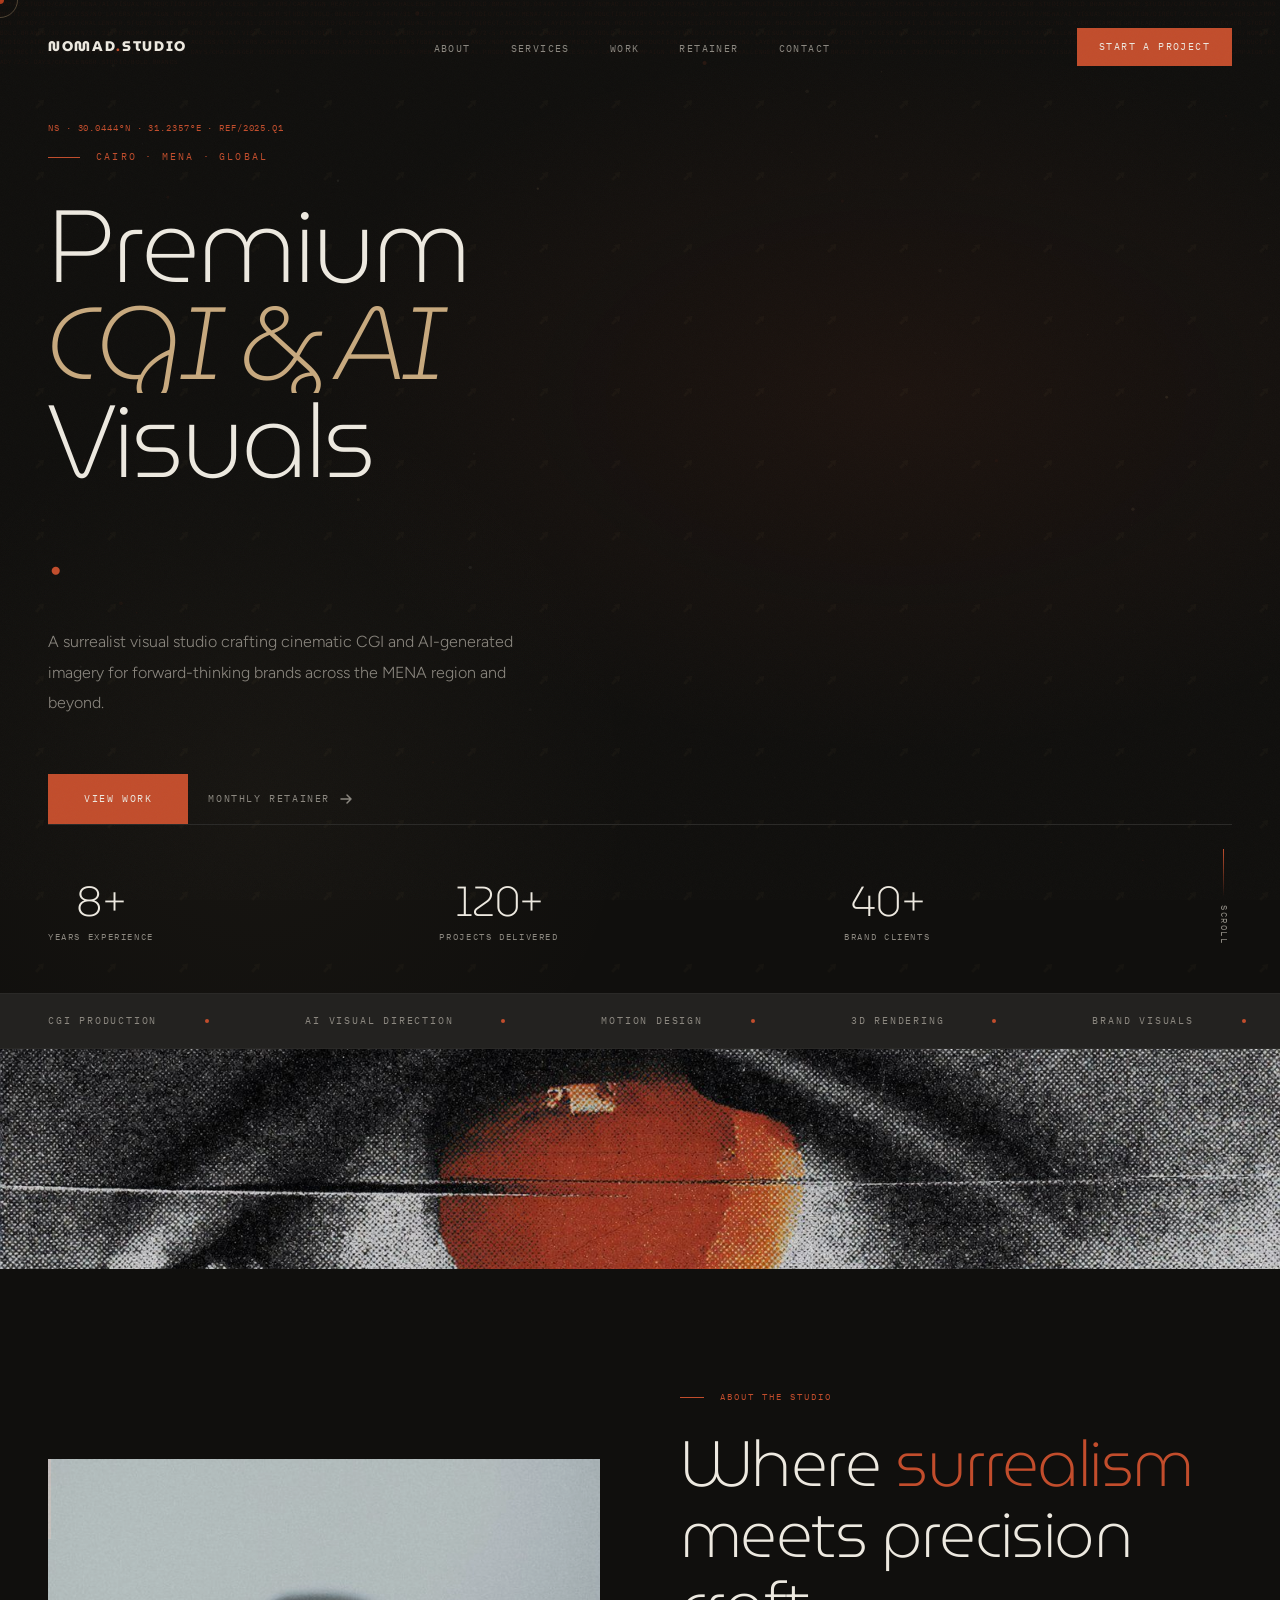
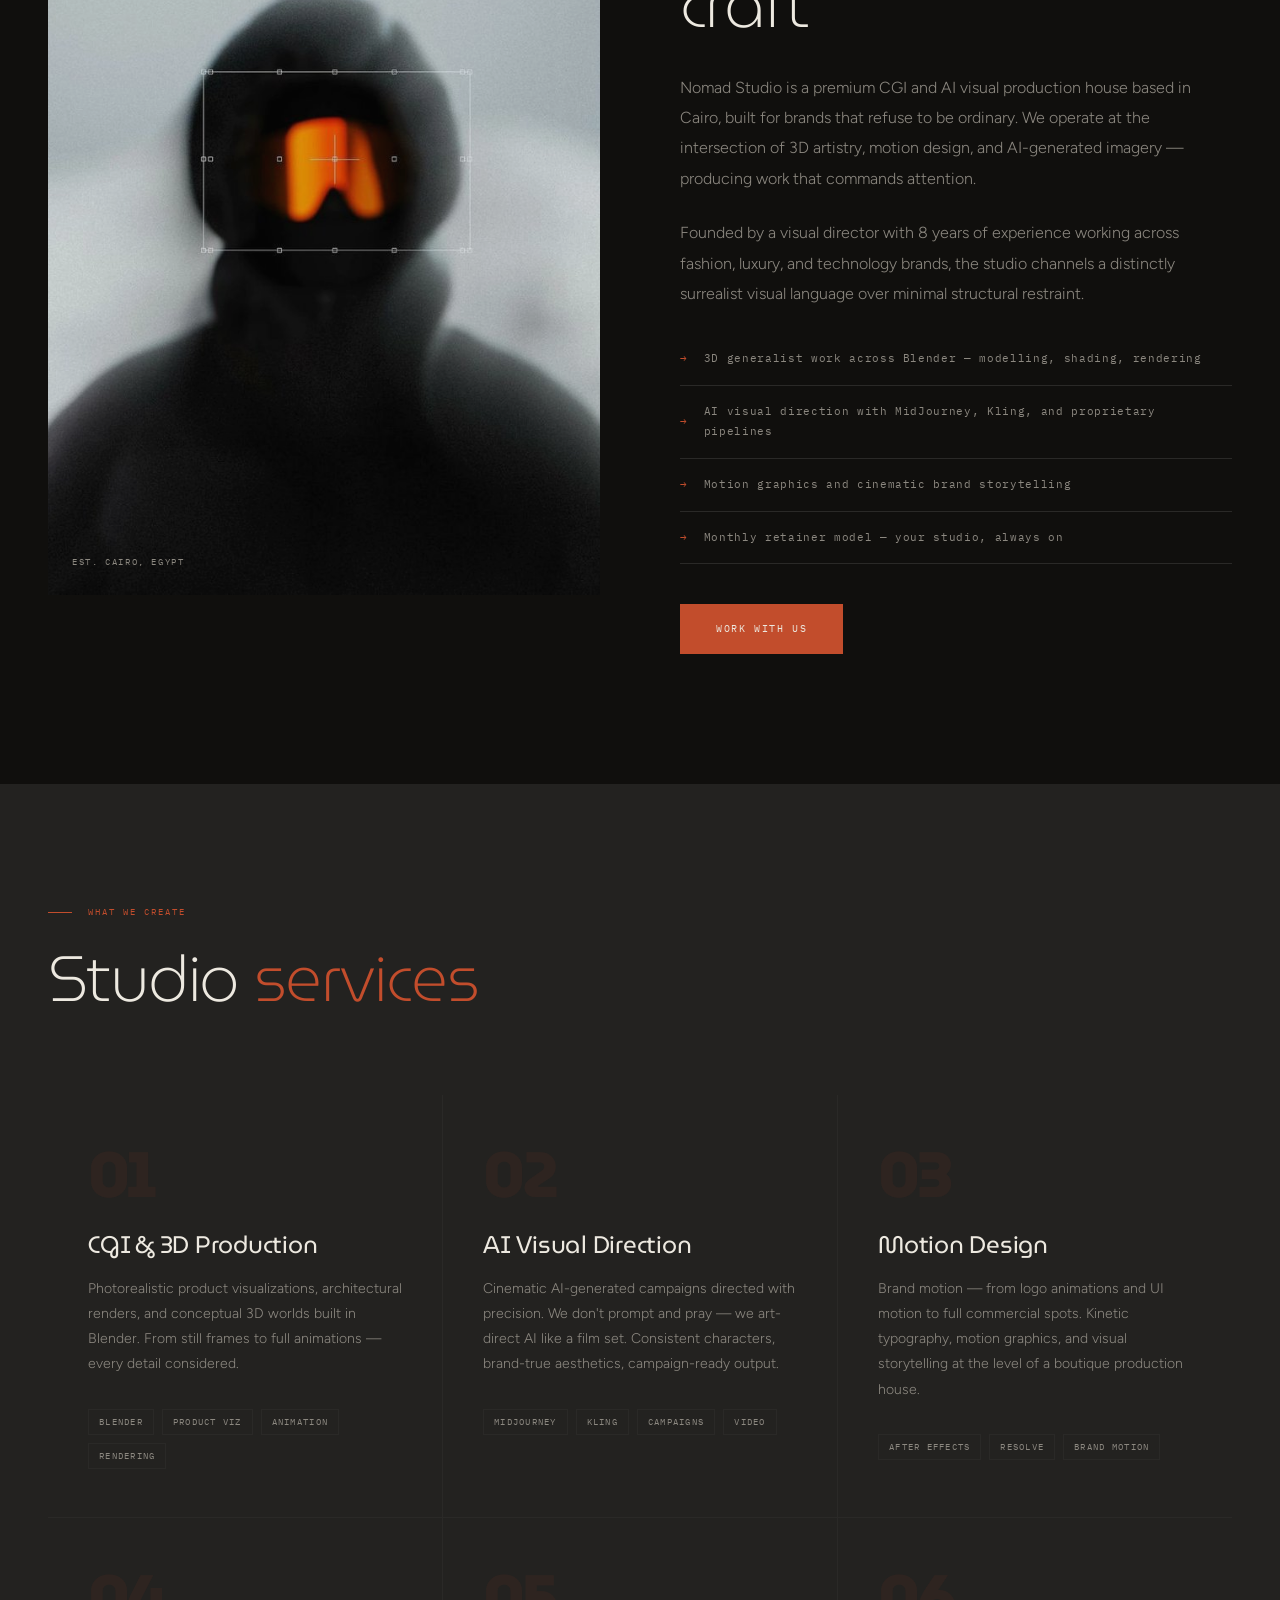
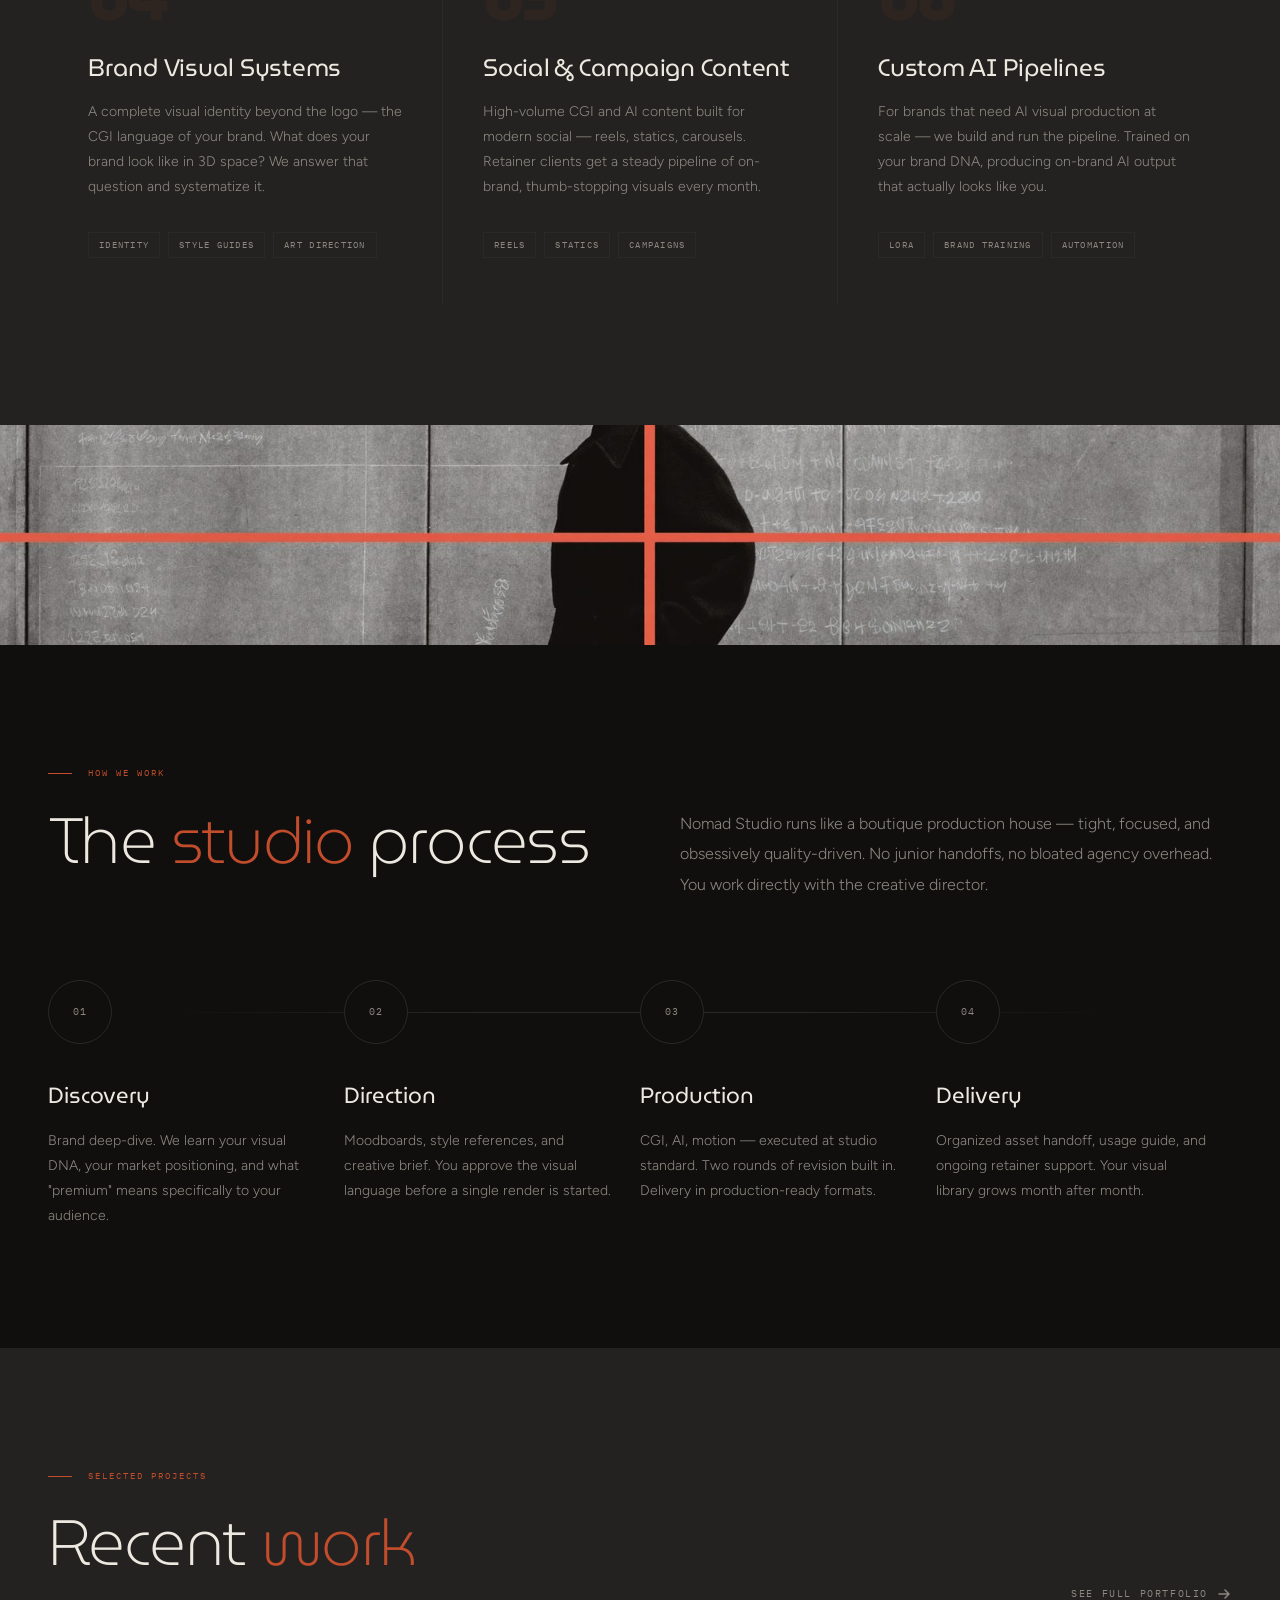
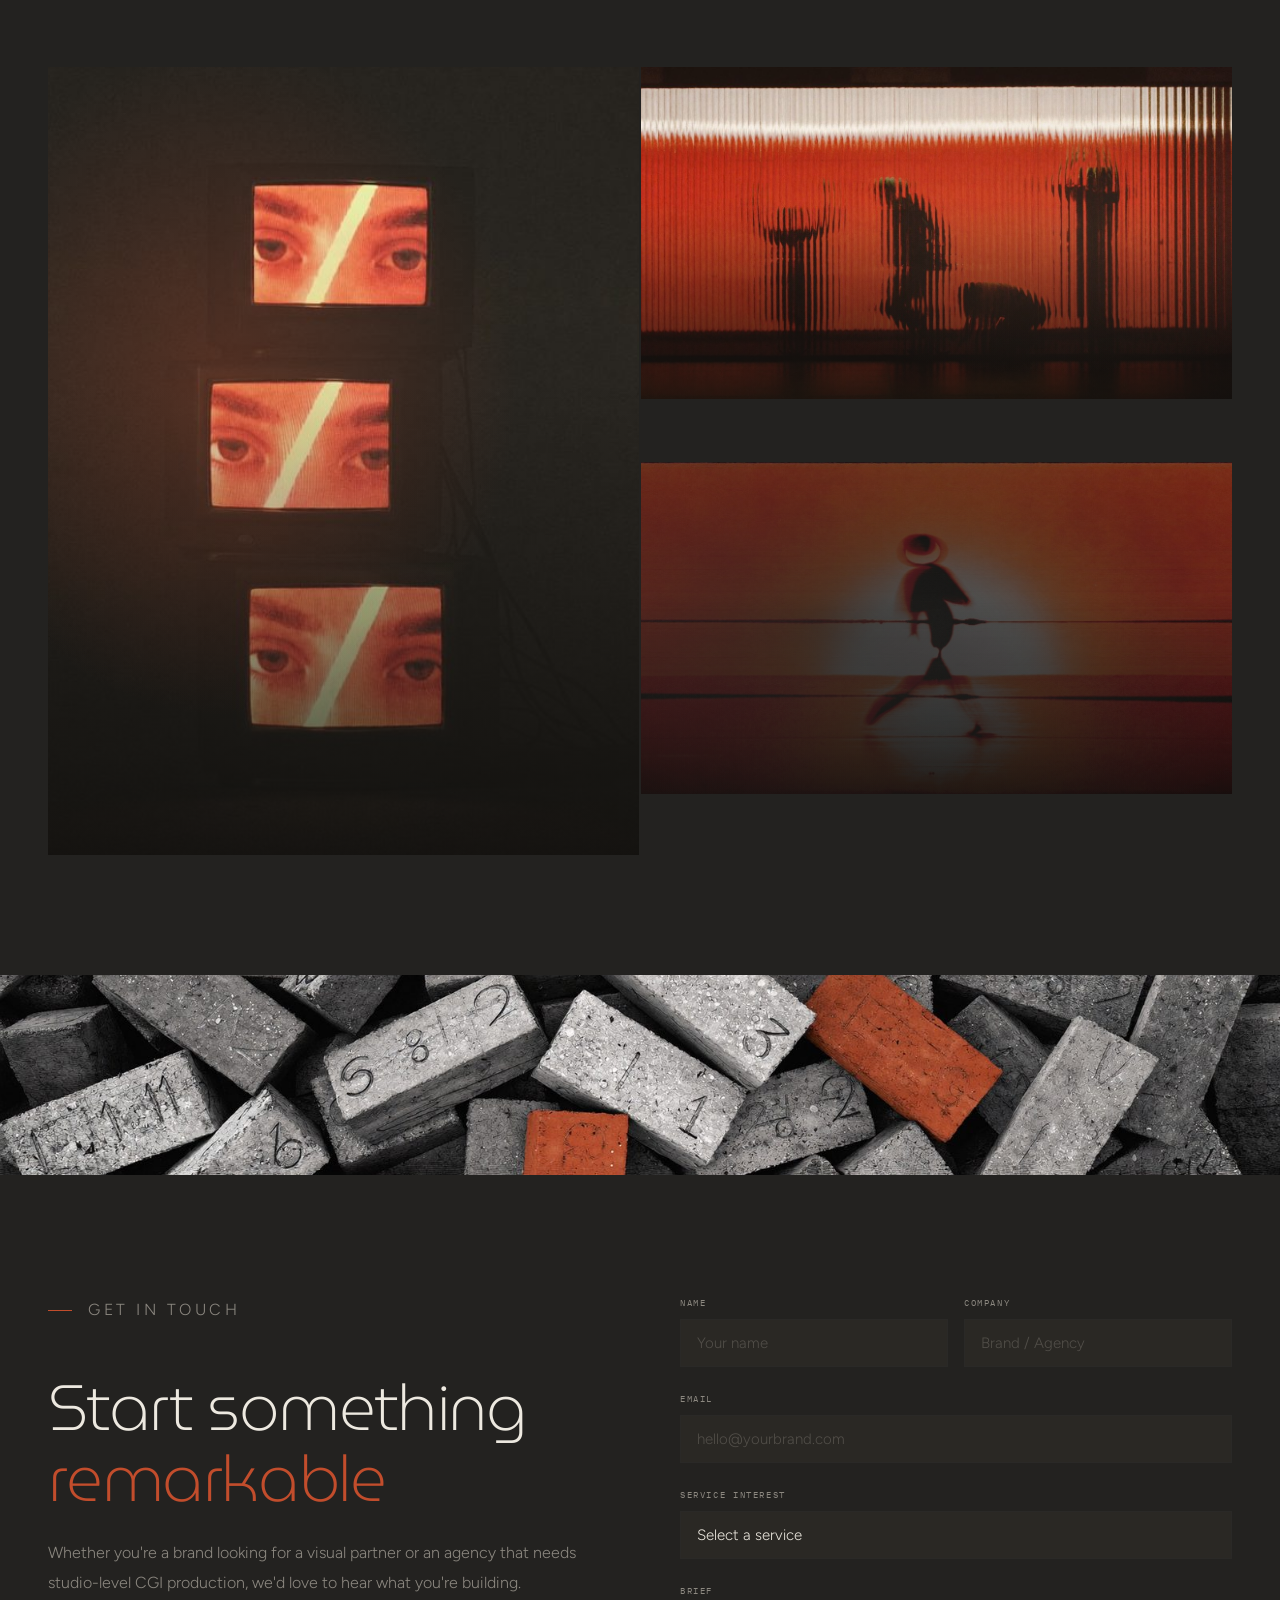
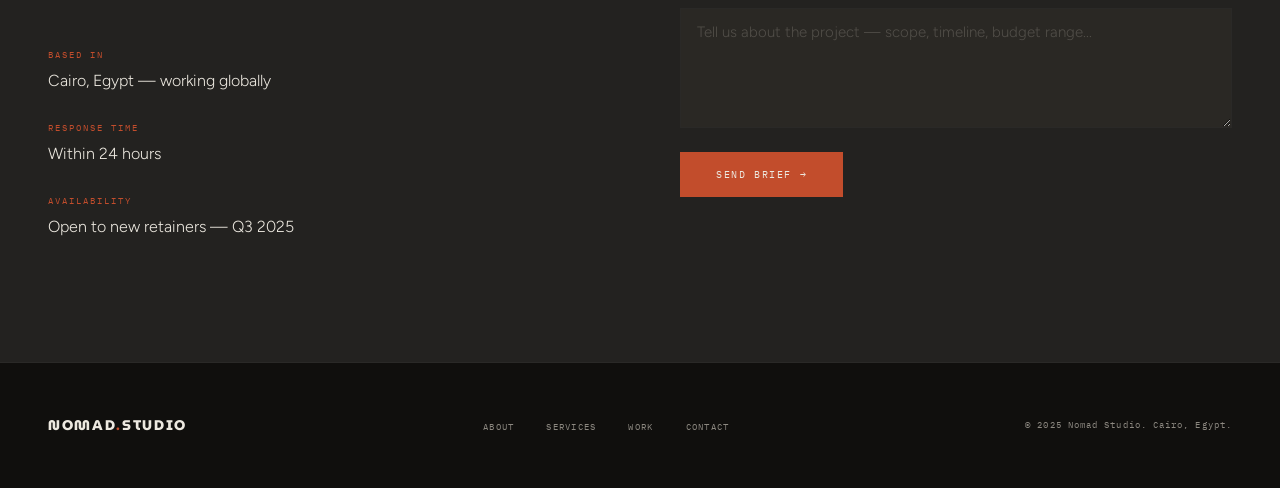
==== index.html @ d50505e5 "Update index.html" ====
<!DOCTYPE html>
<html lang="en">
<head>
<meta charset="UTF-8">
<meta name="viewport" content="width=device-width, initial-scale=1.0">
<title>Nomad Studio — Premium CGI & AI Visual Production</title>
<link rel="preconnect" href="https://fonts.googleapis.com">
<link rel="preconnect" href="https://fonts.gstatic.com" crossorigin>
<link href="https://fonts.googleapis.com/css2?family=MuseoModerno:ital,wght@0,200;0,300;0,400;0,600;0,800;1,200&family=Figtree:wght@300;400;500&family=IBM+Plex+Mono:wght@300;400&display=swap" rel="stylesheet">

<style>
  :root {
    /* ── BRAND COLOURS ── */
    --ink:        #100F0D;
    --ink-mid:    #232220;
    --terra:      #C24D2C;
    --ember:      #B85C38;
    --ash:        #8C8880;
    --clay:       #C8A97E;
    --cream:      #EDE9E0;
    --sand:       #F3EFE8;
    --border-dk:  #2a2927;
    --border-lt:  #D4D0C8;

    /* ── BRAND FONTS ── */
    --font-display: 'MuseoModerno', sans-serif;
    --font-body:    'Figtree', sans-serif;
    --font-mono:    'IBM Plex Mono', monospace;
  }

  *, *::before, *::after { box-sizing: border-box; margin: 0; padding: 0; }

  html { scroll-behavior: smooth; }

  body {
    font-family: var(--font-body);
    background: var(--ink);
    color: var(--cream);
    overflow-x: hidden;
    font-size: 16px;
    line-height: 1.8;
  }

  /* ── CURSOR ── */
  .cursor {
    width: 8px; height: 8px;
    background: var(--terra);
    border-radius: 50%;
    position: fixed; top: 0; left: 0;
    pointer-events: none; z-index: 9999;
    transform: translate(-50%, -50%);
    transition: transform 0.1s ease, width 0.3s ease, height 0.3s ease;
    mix-blend-mode: difference;
  }
  .cursor-ring {
    width: 36px; height: 36px;
    border: 1px solid rgba(200,169,126,0.35);
    border-radius: 50%;
    position: fixed; top: 0; left: 0;
    pointer-events: none; z-index: 9998;
    transform: translate(-50%, -50%);
    transition: transform 0.18s ease, width 0.3s ease, height 0.3s ease, opacity 0.3s ease;
  }

  /* ── NAV ── */
  nav {
    position: fixed; top: 0; left: 0; right: 0;
    z-index: 100;
    padding: 28px 48px;
    display: flex; align-items: center; justify-content: space-between;
    mix-blend-mode: normal;
    transition: padding 0.4s ease;
  }
  nav.scrolled { padding: 18px 48px; background: rgba(16,15,13,0.88); backdrop-filter: blur(14px); }

  .nav-logo {
    font-family: var(--font-display);
    font-weight: 800;
    font-size: 14px;
    letter-spacing: 0.12em;
    text-transform: uppercase;
    color: var(--cream);
    text-decoration: none;
    transition: color 0.3s;
  }
  .nav-logo span { color: var(--terra); }
  .nav-logo:hover { color: var(--terra); }

  .nav-links {
    display: flex; gap: 40px; list-style: none;
  }
  .nav-links a {
    font-family: var(--font-mono);
    font-size: 10px; letter-spacing: 0.14em;
    text-transform: uppercase; color: var(--ash);
    text-decoration: none;
    transition: color 0.3s ease;
    position: relative;
  }
  .nav-links a::after {
    content: '';
    position: absolute; bottom: -2px; left: 0; right: 0;
    height: 1px; background: var(--terra);
    transform: scaleX(0); transform-origin: left;
    transition: transform 0.3s ease;
  }
  .nav-links a:hover { color: var(--cream); }
  .nav-links a:hover::after { transform: scaleX(1); }

  .nav-cta {
    font-family: var(--font-mono);
    font-size: 10px; letter-spacing: 0.14em;
    text-transform: uppercase;
    background: var(--terra); color: var(--cream);
    border: none; padding: 10px 22px;
    cursor: pointer; text-decoration: none;
    transition: background 0.3s ease, transform 0.2s ease;
    display: inline-block;
  }
  .nav-cta:hover { background: var(--ember); transform: translateY(-1px); }

  /* ── HERO ── */
  #hero {
    min-height: 100vh;
    display: grid;
    grid-template-rows: 1fr auto;
    padding: 0 48px;
    position: relative;
    overflow: hidden;
  }

  .hero-bg {
    position: absolute; inset: 0;
    background:
      radial-gradient(ellipse 80% 60% at 70% 40%, rgba(194,77,44,0.07) 0%, transparent 60%),
      radial-gradient(ellipse 60% 80% at 20% 80%, rgba(200,169,126,0.04) 0%, transparent 50%);
  }

  /* ── MICRO-TEXT BACKGROUND ── */
  .hero-microtext {
    position: absolute; inset: 0;
    z-index: 0;
    overflow: hidden;
    pointer-events: none;
  }
  .hero-microtext-inner {
    font-family: var(--font-mono);
    font-size: 6px;
    font-weight: 300;
    letter-spacing: 0.04em;
    line-height: 1.6;
    color: var(--terra);
    opacity: 0.09;
    word-break: break-all;
    white-space: normal;
    padding: 0;
    width: 100%;
    height: 100%;
    overflow: hidden;
  }

  .hero-grid {
    position: absolute; inset: 0;
    z-index: 1;
  }

  #arrowCanvas {
    position: absolute; inset: 0;
    width: 100%; height: 100%;
    display: block;
  }

  .hero-content {
    display: flex;
    flex-direction: column;
    justify-content: center;
    padding-top: 120px;
    position: relative;
    z-index: 2;
    max-width: 900px;
  }

  .hero-eyebrow {
    font-family: var(--font-mono);
    font-size: 10px; letter-spacing: 0.22em;
    text-transform: uppercase; color: var(--terra);
    margin-bottom: 32px;
    display: flex; align-items: center; gap: 16px;
    opacity: 0; animation: fadeUp 0.8s ease 0.2s forwards;
  }
  .hero-eyebrow::before {
    content: ''; width: 32px; height: 1px; background: var(--terra);
  }

  /* Hero coordinates annotation */
  .hero-coord {
    font-family: var(--font-mono);
    font-size: 9px;
    color: var(--terra);
    opacity: 0.55;
    letter-spacing: 0.1em;
    margin-bottom: 12px;
    opacity: 0; animation: fadeUp 0.8s ease 0.1s forwards;
  }

  .hero-headline {
    font-family: var(--font-display);
    font-size: clamp(56px, 8vw, 110px);
    font-weight: 200;
    line-height: 0.95;
    letter-spacing: -0.03em;
    color: var(--cream);
    margin-bottom: 40px;
  }
  .hero-headline em {
    font-style: italic;
    color: var(--clay);
  }
  .hero-headline .accent { color: var(--terra); }

  .hero-headline .line { overflow: hidden; }
  .hero-headline .line span {
    display: block;
    opacity: 0;
    transform: translateY(100%);
    animation: slideUp 0.9s cubic-bezier(0.16, 1, 0.3, 1) forwards;
  }
  .hero-headline .line:nth-child(1) span { animation-delay: 0.3s; }
  .hero-headline .line:nth-child(2) span { animation-delay: 0.45s; }
  .hero-headline .line:nth-child(3) span { animation-delay: 0.6s; }

  .hero-sub {
    font-family: var(--font-body);
    font-size: 16px; font-weight: 300;
    color: var(--ash); line-height: 1.9;
    max-width: 480px;
    margin-bottom: 56px;
    opacity: 0; animation: fadeUp 0.8s ease 0.85s forwards;
  }

  .hero-actions {
    display: flex; gap: 20px; align-items: center;
    opacity: 0; animation: fadeUp 0.8s ease 1s forwards;
  }

  .btn-primary {
    font-family: var(--font-mono);
    font-size: 10px; letter-spacing: 0.16em;
    text-transform: uppercase;
    background: var(--terra); color: var(--cream);
    padding: 16px 36px; text-decoration: none;
    display: inline-block;
    transition: background 0.3s ease, transform 0.2s ease;
    position: relative; overflow: hidden;
  }
  .btn-primary::after {
    content: '';
    position: absolute; inset: 0;
    background: rgba(255,255,255,0.08);
    transform: translateX(-100%);
    transition: transform 0.4s ease;
  }
  .btn-primary:hover::after { transform: translateX(0); }
  .btn-primary:hover { transform: translateY(-2px); }

  .btn-secondary {
    font-family: var(--font-mono);
    font-size: 10px; letter-spacing: 0.16em;
    text-transform: uppercase;
    color: var(--ash); text-decoration: none;
    display: flex; align-items: center; gap: 8px;
    transition: color 0.3s ease;
  }
  .btn-secondary svg { transition: transform 0.3s ease; }
  .btn-secondary:hover { color: var(--cream); }
  .btn-secondary:hover svg { transform: translateX(4px); }

  .hero-bottom {
    padding-bottom: 48px;
    display: flex; justify-content: space-between; align-items: flex-end;
    position: relative; z-index: 2;
    border-top: 1px solid var(--border-dk);
    padding-top: 24px;
    opacity: 0; animation: fadeUp 0.8s ease 1.2s forwards;
  }

  .hero-stat { text-align: center; }
  .hero-stat .num {
    font-family: var(--font-display);
    font-size: 42px; font-weight: 200;
    color: var(--cream); line-height: 1;
    letter-spacing: -0.03em;
  }
  .hero-stat .label {
    font-family: var(--font-mono);
    font-size: 9px; letter-spacing: 0.18em;
    text-transform: uppercase; color: var(--ash);
    margin-top: 6px;
  }

  .hero-scroll {
    display: flex; flex-direction: column; align-items: center; gap: 8px;
  }
  .hero-scroll span {
    font-family: var(--font-mono);
    font-size: 9px; letter-spacing: 0.18em;
    text-transform: uppercase; color: var(--ash);
    writing-mode: vertical-rl;
  }
  .scroll-line {
    width: 1px; height: 48px;
    background: linear-gradient(to bottom, var(--terra), transparent);
    animation: scrollPulse 2s ease infinite;
  }

  /* ── MARQUEE ── */
  .marquee-section {
    border-top: 1px solid var(--border-dk);
    border-bottom: 1px solid var(--border-dk);
    padding: 18px 0;
    overflow: hidden;
    background: var(--ink-mid);
  }
  .marquee-track {
    display: flex; gap: 0;
    animation: marquee 28s linear infinite;
    width: max-content;
  }
  .marquee-item {
    display: flex; align-items: center; gap: 48px;
    padding: 0 48px;
    font-family: var(--font-mono);
    font-size: 10px; letter-spacing: 0.18em;
    text-transform: uppercase; color: var(--ash);
    white-space: nowrap;
  }
  .marquee-item .dot {
    width: 4px; height: 4px;
    background: var(--terra); border-radius: 50%;
  }

  /* ── SECTIONS ── */
  section { padding: 120px 48px; }

  .section-label {
    font-family: var(--font-mono);
    font-size: 9px; letter-spacing: 0.22em;
    text-transform: uppercase; color: var(--terra);
    margin-bottom: 24px;
    display: flex; align-items: center; gap: 16px;
  }
  .section-label::before {
    content: ''; width: 24px; height: 1px; background: var(--terra);
  }

  .section-title {
    font-family: var(--font-display);
    font-size: clamp(38px, 5vw, 64px);
    font-weight: 200; line-height: 1.1;
    letter-spacing: -0.025em;
    color: var(--cream);
    margin-bottom: 24px;
  }
  .section-title em { font-style: normal; color: var(--terra); }

  /* ── ABOUT ── */
  #about {
    display: grid;
    grid-template-columns: 1fr 1fr;
    gap: 80px; align-items: center;
  }

  .about-visual {
    position: relative;
    aspect-ratio: 3/4;
    background: var(--ink-mid);
    overflow: hidden;
  }

  .about-visual-inner {
    position: absolute; inset: 0;
    background:
      linear-gradient(135deg, rgba(194,77,44,0.12) 0%, transparent 50%),
      radial-gradient(ellipse at 30% 70%, rgba(200,169,126,0.08) 0%, transparent 60%);
    display: flex; align-items: center; justify-content: center;
  }

  .about-visual-text {
    font-family: var(--font-display);
    font-size: 140px; font-weight: 800;
    color: rgba(194,77,44,0.06);
    letter-spacing: -0.05em;
    line-height: 1;
    text-align: center;
    user-select: none;
  }

  .about-visual-label {
    position: absolute; bottom: 24px; left: 24px;
    font-family: var(--font-mono);
    font-size: 9px; letter-spacing: 0.18em;
    text-transform: uppercase; color: var(--ash);
  }

  .about-visual-accent {
    position: absolute; top: 0; left: 0;
    width: 3px; height: 80px;
    background: var(--terra);
  }

  .about-text .section-title { margin-bottom: 32px; }

  .about-body {
    font-family: var(--font-body);
    font-size: 16px; font-weight: 300;
    color: var(--ash); line-height: 1.9;
    margin-bottom: 24px;
  }

  .about-list {
    list-style: none;
    margin: 40px 0;
    display: flex; flex-direction: column; gap: 16px;
  }
  .about-list li {
    display: flex; align-items: center; gap: 16px;
    font-family: var(--font-mono);
    font-size: 11px; letter-spacing: 0.06em;
    color: var(--ash);
    padding-bottom: 16px;
    border-bottom: 1px solid var(--border-dk);
  }
  .about-list li::before {
    content: '→';
    color: var(--terra); flex-shrink: 0;
  }

  /* ── SERVICES ── */
  #services {
    background: var(--ink-mid);
  }

  .services-grid {
    display: grid;
    grid-template-columns: repeat(3, 1fr);
    gap: 1px;
    margin-top: 80px;
    background: var(--border-dk);
  }

  .service-card {
    background: var(--ink-mid);
    padding: 48px 40px;
    position: relative;
    overflow: hidden;
    transition: background 0.4s ease;
    cursor: default;
  }
  .service-card::before {
    content: '';
    position: absolute; top: 0; left: 0;
    width: 3px; height: 0;
    background: var(--terra);
    transition: height 0.4s ease;
  }
  .service-card:hover { background: #1c1b19; }
  .service-card:hover::before { height: 100%; }

  .service-num {
    font-family: var(--font-display);
    font-size: 64px; font-weight: 800;
    color: rgba(194,77,44,0.07);
    line-height: 1;
    margin-bottom: 24px;
    transition: color 0.4s ease;
    letter-spacing: -0.04em;
  }
  .service-card:hover .service-num { color: rgba(194,77,44,0.18); }

  .service-name {
    font-family: var(--font-display);
    font-size: 24px; font-weight: 400;
    color: var(--cream);
    margin-bottom: 16px;
    line-height: 1.2;
    letter-spacing: -0.01em;
  }

  .service-desc {
    font-family: var(--font-body);
    font-size: 14px; font-weight: 300;
    color: var(--ash); line-height: 1.8;
    margin-bottom: 32px;
  }

  .service-tags {
    display: flex; flex-wrap: wrap; gap: 8px;
  }
  .service-tag {
    font-family: var(--font-mono);
    font-size: 9px; letter-spacing: 0.14em;
    text-transform: uppercase;
    color: var(--ash);
    border: 1px solid var(--border-dk);
    padding: 4px 10px;
    transition: border-color 0.25s, color 0.25s;
  }

  /* ── PROCESS ── */
  #process {
    background: var(--ink);
  }

  .process-header {
    display: grid;
    grid-template-columns: 1fr 1fr;
    gap: 80px; align-items: end;
    margin-bottom: 80px;
  }

  .process-intro {
    font-family: var(--font-body);
    font-size: 16px; font-weight: 300;
    color: var(--ash); line-height: 1.9;
  }

  .process-steps {
    display: grid;
    grid-template-columns: repeat(4, 1fr);
    gap: 0;
    position: relative;
  }
  .process-steps::after {
    content: '';
    position: absolute; top: 32px; left: 10%; right: 10%;
    height: 1px;
    background: linear-gradient(to right, transparent, var(--border-dk), var(--border-dk), transparent);
  }

  .process-step {
    padding: 0 24px 0 0;
    position: relative; z-index: 2;
  }

  .step-dot {
    width: 64px; height: 64px;
    border: 1px solid var(--border-dk);
    border-radius: 50%;
    display: flex; align-items: center; justify-content: center;
    margin-bottom: 32px;
    background: var(--ink);
    transition: border-color 0.3s ease, background 0.3s ease;
  }
  .process-step:hover .step-dot {
    border-color: var(--terra);
    background: rgba(194,77,44,0.07);
  }

  .step-dot span {
    font-family: var(--font-mono);
    font-size: 10px; letter-spacing: 0.1em;
    color: var(--ash);
  }

  .step-title {
    font-family: var(--font-display);
    font-size: 22px; font-weight: 400;
    color: var(--cream);
    margin-bottom: 12px;
  }

  .step-body {
    font-family: var(--font-body);
    font-size: 14px; font-weight: 300;
    color: var(--ash); line-height: 1.8;
  }

  /* ── WORK SHOWCASE ── */
  #work {
    background: var(--ink-mid);
  }

  .work-header {
    display: flex; justify-content: space-between; align-items: flex-end;
    margin-bottom: 64px;
  }

  .work-grid {
    display: grid;
    grid-template-columns: 1fr 1fr;
    grid-template-rows: auto auto;
    gap: 2px;
  }

  .work-item {
    position: relative;
    overflow: hidden;
    background: var(--ink);
    cursor: pointer;
  }
  .work-item:nth-child(1) { grid-row: span 2; aspect-ratio: 3/4; }
  .work-item:nth-child(2), .work-item:nth-child(3) { aspect-ratio: 16/9; }

  .work-visual {
    width: 100%; height: 100%;
    display: flex; align-items: center; justify-content: center;
    transition: transform 0.6s cubic-bezier(0.16, 1, 0.3, 1);
  }
  .work-item:hover .work-visual { transform: scale(1.04); }
  .work-item:hover .work-visual img { transform: scale(1.06); }

  .work-visual-bg {
    position: absolute; inset: 0;
    transition: opacity 0.4s ease;
  }
  .work-item:nth-child(1) .work-visual-bg {
    background:
      radial-gradient(ellipse at 30% 40%, rgba(194,77,44,0.28) 0%, transparent 50%),
      linear-gradient(180deg, rgba(16,15,13,0) 40%, rgba(16,15,13,0.85) 100%);
  }
  .work-item:nth-child(2) .work-visual-bg {
    background:
      radial-gradient(ellipse at 70% 50%, rgba(200,169,126,0.12) 0%, transparent 60%),
      linear-gradient(180deg, rgba(16,15,13,0) 40%, rgba(16,15,13,0.85) 100%);
  }
  .work-item:nth-child(3) .work-visual-bg {
    background:
      radial-gradient(ellipse at 30% 50%, rgba(35,34,32,0.8) 0%, rgba(16,15,13,0.4) 100%),
      linear-gradient(180deg, rgba(16,15,13,0) 40%, rgba(16,15,13,0.85) 100%);
  }

  .work-glyph {
    font-family: var(--font-display);
    font-size: 180px; font-weight: 800;
    color: rgba(194,77,44,0.05);
    line-height: 1;
    user-select: none;
    transition: color 0.4s ease;
    letter-spacing: -0.05em;
  }
  .work-item:hover .work-glyph { color: rgba(194,77,44,0.1); }

  .work-info {
    position: absolute; bottom: 0; left: 0; right: 0;
    padding: 32px;
    background: linear-gradient(to top, rgba(16,15,13,0.92) 0%, transparent 100%);
    transform: translateY(8px); opacity: 0;
    transition: transform 0.4s ease, opacity 0.4s ease;
  }
  .work-item:hover .work-info { transform: translateY(0); opacity: 1; }

  .work-title {
    font-family: var(--font-display);
    font-size: 22px; font-weight: 400;
    color: var(--cream); margin-bottom: 6px;
    letter-spacing: -0.01em;
  }
  .work-category {
    font-family: var(--font-mono);
    font-size: 9px; letter-spacing: 0.18em;
    text-transform: uppercase; color: var(--terra);
  }

  /* ── RETAINER OFFER ── */
  #retainer {
    background: var(--ink);
    position: relative; overflow: hidden;
  }

  .retainer-bg {
    position: absolute; inset: 0;
    background:
      radial-gradient(ellipse 70% 60% at 50% 50%, rgba(194,77,44,0.06) 0%, transparent 70%);
  }

  .retainer-inner {
    position: relative; z-index: 2;
    max-width: 900px; margin: 0 auto;
    text-align: center;
  }

  .retainer-inner .section-label {
    justify-content: center;
  }
  .retainer-inner .section-label::before { display: none; }

  .retainer-inner .section-title { margin-bottom: 24px; }

  .retainer-body {
    font-family: var(--font-body);
    font-size: 16px; font-weight: 300;
    color: var(--ash); line-height: 1.9;
    margin-bottom: 64px;
  }

  .retainer-cards {
    display: grid;
    grid-template-columns: repeat(3, 1fr);
    gap: 2px; margin-bottom: 64px;
    background: var(--border-dk);
  }

  .retainer-card {
    background: var(--ink);
    padding: 40px 32px;
    text-align: left;
    position: relative;
    transition: background 0.3s ease;
  }
  .retainer-card.featured {
    background: var(--ink-mid);
  }
  .retainer-card.featured::before {
    content: 'Most Popular';
    position: absolute; top: -1px; left: 50%; transform: translateX(-50%);
    font-family: var(--font-mono);
    font-size: 9px; letter-spacing: 0.15em;
    text-transform: uppercase;
    background: var(--terra); color: var(--cream);
    padding: 4px 16px;
    white-space: nowrap;
  }

  .retainer-tier {
    font-family: var(--font-mono);
    font-size: 9px; letter-spacing: 0.22em;
    text-transform: uppercase; color: var(--terra);
    margin-bottom: 16px;
  }

  .retainer-price {
    font-family: var(--font-display);
    font-size: 48px; font-weight: 200;
    color: var(--cream); line-height: 1;
    margin-bottom: 8px;
    letter-spacing: -0.03em;
  }
  .retainer-price sup {
    font-size: 24px; vertical-align: super;
  }
  .retainer-period {
    font-family: var(--font-mono);
    font-size: 9px; letter-spacing: 0.14em;
    color: var(--ash); margin-bottom: 32px;
  }

  .retainer-features {
    list-style: none;
    display: flex; flex-direction: column; gap: 12px;
    margin-bottom: 40px;
  }
  .retainer-features li {
    font-family: var(--font-body);
    font-size: 13px; font-weight: 300;
    color: var(--ash); line-height: 1.6;
    display: flex; align-items: flex-start; gap: 10px;
  }
  .retainer-features li::before {
    content: '—'; color: var(--terra);
    flex-shrink: 0; margin-top: 0;
  }

  /* ── CONTACT ── */
  #contact {
    background: var(--ink-mid);
  }

  .contact-grid {
    display: grid;
    grid-template-columns: 1fr 1fr;
    gap: 80px; align-items: start;
  }

  .contact-info p {
    font-family: var(--font-body);
    font-size: 16px; font-weight: 300;
    color: var(--ash); line-height: 1.9;
    margin-bottom: 48px;
  }

  .contact-details {
    display: flex; flex-direction: column; gap: 24px;
  }

  .contact-detail {
    display: flex; flex-direction: column; gap: 4px;
  }
  .contact-detail-label {
    font-family: var(--font-mono);
    font-size: 9px; letter-spacing: 0.22em;
    text-transform: uppercase; color: var(--terra);
  }
  .contact-detail-value {
    font-family: var(--font-body);
    font-size: 16px; font-weight: 300;
    color: var(--cream);
  }

  .contact-form {
    display: flex; flex-direction: column; gap: 24px;
  }

  .form-group {
    display: flex; flex-direction: column; gap: 8px;
  }

  .form-label {
    font-family: var(--font-mono);
    font-size: 9px; letter-spacing: 0.18em;
    text-transform: uppercase; color: var(--ash);
  }

  .form-input, .form-textarea, .form-select {
    background: rgba(200,169,126,0.04);
    border: 1px solid var(--border-dk);
    color: var(--cream);
    padding: 14px 16px;
    font-family: var(--font-body);
    font-size: 15px; font-weight: 300;
    transition: border-color 0.3s ease, background 0.3s ease;
    outline: none;
    -webkit-appearance: none;
    appearance: none;
  }
  .form-input:focus, .form-textarea:focus, .form-select:focus {
    border-color: var(--terra);
    background: rgba(194,77,44,0.04);
  }
  .form-input::placeholder, .form-textarea::placeholder {
    color: rgba(140,136,128,0.4);
  }
  .form-textarea { resize: vertical; min-height: 120px; }
  .form-select { cursor: pointer; }
  .form-select option { background: var(--ink-mid); }

  .form-row { display: grid; grid-template-columns: 1fr 1fr; gap: 16px; }

  .form-submit {
    font-family: var(--font-mono);
    font-size: 10px; letter-spacing: 0.16em;
    text-transform: uppercase;
    background: var(--terra); color: var(--cream);
    border: none; padding: 16px 36px;
    cursor: pointer; align-self: flex-start;
    transition: background 0.3s ease, transform 0.2s ease;
    position: relative; overflow: hidden;
  }
  .form-submit:hover { background: var(--ember); transform: translateY(-2px); }
  .form-submit:focus-visible { outline: 2px solid var(--terra); outline-offset: 3px; }

  /* ── FOOTER ── */
  footer {
    background: var(--ink);
    padding: 48px;
    border-top: 1px solid var(--border-dk);
  }

  .footer-inner {
    display: flex; justify-content: space-between; align-items: center;
  }

  .footer-logo {
    font-family: var(--font-display);
    font-weight: 800;
    font-size: 14px; letter-spacing: 0.12em;
    text-transform: uppercase; color: var(--cream);
  }
  .footer-logo span { color: var(--terra); }

  .footer-copy {
    font-family: var(--font-mono);
    font-size: 9px; letter-spacing: 0.12em;
    color: var(--ash);
  }

  .footer-links {
    display: flex; gap: 32px; list-style: none;
  }
  .footer-links a {
    font-family: var(--font-mono);
    font-size: 9px; letter-spacing: 0.14em;
    text-transform: uppercase; color: var(--ash);
    text-decoration: none;
    transition: color 0.3s ease;
  }
  .footer-links a:hover { color: var(--clay); }

  /* ── ANIMATIONS ── */
  @keyframes fadeUp {
    from { opacity: 0; transform: translateY(20px); }
    to { opacity: 1; transform: translateY(0); }
  }
  @keyframes slideUp {
    from { opacity: 0; transform: translateY(100%); }
    to { opacity: 1; transform: translateY(0); }
  }
  @keyframes marquee {
    from { transform: translateX(0); }
    to { transform: translateX(-50%); }
  }
  @keyframes scrollPulse {
    0%, 100% { opacity: 0.4; }
    50% { opacity: 1; }
  }

  .reveal {
    opacity: 0;
    transform: translateY(32px);
    transition: opacity 0.8s ease, transform 0.8s cubic-bezier(0.16, 1, 0.3, 1);
  }
  .reveal.visible { opacity: 1; transform: translateY(0); }

  /* ── RESPONSIVE ── */
  @media (max-width: 1024px) {
    #about { grid-template-columns: 1fr; gap: 48px; }
    .about-visual { aspect-ratio: 16/7; }
    .services-grid { grid-template-columns: 1fr; }
    .process-steps { grid-template-columns: 1fr 1fr; gap: 48px; }
    .process-steps::after { display: none; }
    .work-grid { grid-template-columns: 1fr; }
    .work-item:nth-child(1) { grid-row: auto; aspect-ratio: 4/3; }
    .retainer-cards { grid-template-columns: 1fr; }
    .contact-grid { grid-template-columns: 1fr; }
  }

  @media (max-width: 768px) {
    nav { padding: 20px 24px; }
    nav.scrolled { padding: 14px 24px; }
    .nav-links { display: none; }
    section { padding: 80px 24px; }
    #hero { padding: 0 24px; }
    footer { padding: 32px 24px; }
    .footer-inner { flex-direction: column; gap: 24px; text-align: center; }
    .process-header { grid-template-columns: 1fr; }
    .process-steps { grid-template-columns: 1fr; }
    .work-header { flex-direction: column; align-items: flex-start; gap: 24px; }
    .form-row { grid-template-columns: 1fr; }
    .hero-bottom { flex-direction: column; gap: 24px; align-items: flex-start; }
    .retainer-inner { text-align: left; }
    .retainer-inner .section-label { justify-content: flex-start; }
    .retainer-inner .section-label::before { display: block; }
    .retainer-card.featured::before { left: 24px; transform: none; }
  }

  /* focus accessibility */
  a:focus-visible, button:focus-visible {
    outline: 2px solid var(--terra);
    outline-offset: 3px;
  }
  @media (prefers-reduced-motion: reduce) {
    *, *::before, *::after { animation-duration: 0.01ms !important; transition-duration: 0.01ms !important; }
  }

  /* ── GLOBAL PARTICLE CANVAS ── */
  #particleCanvas {
    position: fixed; inset: 0;
    width: 100%; height: 100%;
    pointer-events: none;
    z-index: 1;
    opacity: 0.55;
  }

  /* ── RIPPLE ── */
  .ripple-ring {
    position: fixed;
    border-radius: 50%;
    border: 1px solid var(--terra);
    pointer-events: none;
    z-index: 9990;
    transform: translate(-50%, -50%) scale(0);
    opacity: 1;
    animation: rippleOut 0.7s cubic-bezier(0.2, 0.8, 0.4, 1) forwards;
  }
  @keyframes rippleOut {
    to { transform: translate(-50%, -50%) scale(1); opacity: 0; }
  }

  /* ── MAGNETIC BUTTONS ── */
  .btn-primary, .nav-cta {
    transition: background 0.3s ease, transform 0.15s ease, box-shadow 0.3s ease;
    will-change: transform;
  }
  .btn-primary:hover, .nav-cta:hover {
    box-shadow: 0 8px 32px rgba(194,77,44,0.28);
  }

  /* ── SERVICE CARD TILT ── */
  .service-card {
    transform-style: preserve-3d;
    will-change: transform;
  }
  .service-card .card-shine {
    position: absolute; inset: 0;
    background: radial-gradient(circle at 50% 50%, rgba(200,169,126,0.05) 0%, transparent 70%);
    pointer-events: none;
    opacity: 0;
    transition: opacity 0.3s ease;
  }
  .service-card:hover .card-shine { opacity: 1; }

  /* ── WORK ITEM MOUSE PARALLAX ── */
  .work-item { will-change: transform; }

  /* ── NOISE OVERLAY ── */
  body::before {
    content: '';
    position: fixed; inset: 0;
    background-image: url("data:image/svg+xml,%3Csvg viewBox='0 0 256 256' xmlns='http://www.w3.org/2000/svg'%3E%3Cfilter id='noise'%3E%3CfeTurbulence type='fractalNoise' baseFrequency='0.9' numOctaves='4' stitchTiles='stitch'/%3E%3C/filter%3E%3Crect width='100%25' height='100%25' filter='url(%23noise)' opacity='1'/%3E%3C/svg%3E");
    background-size: 180px 180px;
    opacity: 0.025;
    pointer-events: none;
    z-index: 9997;
  }

  /* ── TRAIL SPARK ── */
  .trail-spark {
    position: fixed;
    width: 3px; height: 3px;
    border-radius: 50%;
    pointer-events: none;
    z-index: 9995;
    transform: translate(-50%, -50%);
    animation: sparkFade 0.6s ease forwards;
  }
  @keyframes sparkFade {
    0%   { opacity: 0.8; transform: translate(-50%, -50%) scale(1); }
    100% { opacity: 0;   transform: translate(-50%, -50%) scale(0); }
  }

  /* ── SECTION PROGRESS LINE ── */
  .scroll-progress {
    position: fixed;
    top: 0; left: 0;
    height: 2px;
    background: var(--terra);
    z-index: 200;
    transform-origin: left;
    transform: scaleX(0);
    transition: transform 0.1s linear;
  }
</style>
</head>
<body>

<!-- Scroll progress -->
<div class="scroll-progress" id="scrollProgress" aria-hidden="true"></div>

<!-- Global particle canvas -->
<canvas id="particleCanvas" aria-hidden="true"></canvas>

<!-- Custom cursor -->
<div class="cursor" id="cursor" aria-hidden="true"></div>
<div class="cursor-ring" id="cursorRing" aria-hidden="true"></div>

<!-- NAV -->
<nav id="nav" role="navigation" aria-label="Main navigation">
  <a href="#" class="nav-logo" aria-label="Nomad Studio home">Nomad<span>.</span>Studio</a>
  <ul class="nav-links">
    <li><a href="#about">About</a></li>
    <li><a href="#services">Services</a></li>
    <li><a href="#work">Work</a></li>
    <li><a href="#retainer">Retainer</a></li>
    <li><a href="#contact">Contact</a></li>
  </ul>
  <a href="#contact" class="nav-cta">Start a Project</a>
</nav>

<!-- HERO -->
<section id="hero" role="banner">
  <div class="hero-bg" aria-hidden="true"></div>
  <div class="hero-microtext" aria-hidden="true">
    <div class="hero-microtext-inner">NOMAD.STUDIO/CAIRO/MENA/AI.VISUAL.PRODUCTION/DIRECT.ACCESS/NO.LAYERS/CAMPAIGN.READY/2-5.DAYS/CHALLENGER.STUDIO/BOLD.BRANDS/30.0444N/31.2357E/NOMAD.STUDIO/CAIRO/MENA/AI.VISUAL.PRODUCTION/DIRECT.ACCESS/NO.LAYERS/CAMPAIGN.READY/2-5.DAYS/CHALLENGER.STUDIO/BOLD.BRANDS/NOMAD.STUDIO/CAIRO/MENA/AI.VISUAL.PRODUCTION/DIRECT.ACCESS/NO.LAYERS/CAMPAIGN.READY/2-5.DAYS/CHALLENGER.STUDIO/BOLD.BRANDS/30.0444N/31.2357E/NOMAD.STUDIO/CAIRO/MENA/AI.VISUAL.PRODUCTION/DIRECT.ACCESS/NO.LAYERS/CAMPAIGN.READY/2-5.DAYS/CHALLENGER.STUDIO/BOLD.BRANDS/NOMAD.STUDIO/CAIRO/MENA/AI.VISUAL.PRODUCTION/DIRECT.ACCESS/NO.LAYERS/CAMPAIGN.READY/2-5.DAYS/CHALLENGER.STUDIO/BOLD.BRANDS/30.0444N/31.2357E/NOMAD.STUDIO/CAIRO/MENA/AI.VISUAL.PRODUCTION/DIRECT.ACCESS/NO.LAYERS/CAMPAIGN.READY/2-5.DAYS/CHALLENGER.STUDIO/BOLD.BRANDS/NOMAD.STUDIO/CAIRO/MENA/AI.VISUAL.PRODUCTION/DIRECT.ACCESS/NO.LAYERS/CAMPAIGN.READY/2-5.DAYS/CHALLENGER.STUDIO/BOLD.BRANDS/30.0444N/31.2357E/NOMAD.STUDIO/CAIRO/MENA/AI.VISUAL.PRODUCTION/DIRECT.ACCESS/NO.LAYERS/CAMPAIGN.READY/2-5.DAYS/CHALLENGER.STUDIO/BOLD.BRANDS/NOMAD.STUDIO/CAIRO/MENA/AI.VISUAL.PRODUCTION/DIRECT.ACCESS/NO.LAYERS/CAMPAIGN.READY/2-5.DAYS/CHALLENGER.STUDIO/BOLD.BRANDS/30.0444N/31.2357E/NOMAD.STUDIO/CAIRO/MENA/AI.VISUAL.PRODUCTION/DIRECT.ACCESS/NO.LAYERS/CAMPAIGN.READY/2-5.DAYS/CHALLENGER.STUDIO/BOLD.BRANDS/NOMAD.STUDIO/CAIRO/MENA/AI.VISUAL.PRODUCTION/DIRECT.ACCESS/NO.LAYERS/CAMPAIGN.READY/2-5.DAYS/CHALLENGER.STUDIO/BOLD.BRANDS/30.0444N/31.2357E/NOMAD.STUDIO/CAIRO/MENA/AI.VISUAL.PRODUCTION/DIRECT.ACCESS/NO.LAYERS/CAMPAIGN.READY/2-5.DAYS/CHALLENGER.STUDIO/BOLD.BRANDS/NOMAD.STUDIO/CAIRO/MENA/AI.VISUAL.PRODUCTION/DIRECT.ACCESS/NO.LAYERS/CAMPAIGN.READY/2-5.DAYS/CHALLENGER.STUDIO/BOLD.BRANDS/30.0444N/31.2357E/NOMAD.STUDIO/CAIRO/MENA/AI.VISUAL.PRODUCTION/DIRECT.ACCESS/NO.LAYERS/CAMPAIGN.READY/2-5.DAYS/CHALLENGER.STUDIO/BOLD.BRANDS</div>
  </div>
  <div class="hero-grid" aria-hidden="true">
    <canvas id="arrowCanvas"></canvas>
  </div>

  <div class="hero-content">
    <div class="hero-coord" aria-hidden="true">NS · 30.0444°N · 31.2357°E · REF/2025.Q1</div>
    <p class="hero-eyebrow">Cairo · MENA · Global</p>

    <h1 class="hero-headline">
      <div class="line"><span>Premium</span></div>
      <div class="line"><span><em>CGI & AI</em></span></div>
      <div class="line"><span>Visuals<span class="accent">.</span></span></div>
    </h1>

    <p class="hero-sub">
      A surrealist visual studio crafting cinematic CGI and AI-generated imagery for forward-thinking brands across the MENA region and beyond.
    </p>

    <div class="hero-actions">
      <a href="#work" class="btn-primary">View Work</a>
      <a href="#retainer" class="btn-secondary">
        Monthly Retainer
        <svg width="16" height="16" viewBox="0 0 16 16" fill="none" aria-hidden="true">
          <path d="M3 8h10M9 4l4 4-4 4" stroke="currentColor" stroke-width="1.5" stroke-linecap="round" stroke-linejoin="round"/>
        </svg>
      </a>
    </div>
  </div>

  <div class="hero-bottom">
    <div class="hero-stat">
      <div class="num">8+</div>
      <div class="label">Years Experience</div>
    </div>
    <div class="hero-stat">
      <div class="num">120+</div>
      <div class="label">Projects Delivered</div>
    </div>
    <div class="hero-stat">
      <div class="num">40+</div>
      <div class="label">Brand Clients</div>
    </div>
    <div class="hero-scroll" aria-hidden="true">
      <div class="scroll-line"></div>
      <span>Scroll</span>
    </div>
  </div>
</section>

<!-- MARQUEE -->
<div class="marquee-section" aria-hidden="true">
  <div class="marquee-track" id="marquee">
    <div class="marquee-item">CGI Production <span class="dot"></span></div>
    <div class="marquee-item">AI Visual Direction <span class="dot"></span></div>
    <div class="marquee-item">Motion Design <span class="dot"></span></div>
    <div class="marquee-item">3D Rendering <span class="dot"></span></div>
    <div class="marquee-item">Brand Visuals <span class="dot"></span></div>
    <div class="marquee-item">Surrealist Composition <span class="dot"></span></div>
    <div class="marquee-item">Product Visualization <span class="dot"></span></div>
    <div class="marquee-item">MENA Market <span class="dot"></span></div>
    <div class="marquee-item">CGI Production <span class="dot"></span></div>
    <div class="marquee-item">AI Visual Direction <span class="dot"></span></div>
    <div class="marquee-item">Motion Design <span class="dot"></span></div>
    <div class="marquee-item">3D Rendering <span class="dot"></span></div>
    <div class="marquee-item">Brand Visuals <span class="dot"></span></div>
    <div class="marquee-item">Surrealist Composition <span class="dot"></span></div>
    <div class="marquee-item">Product Visualization <span class="dot"></span></div>
    <div class="marquee-item">MENA Market <span class="dot"></span></div>
  </div>
</div>

<!-- BRAND SEPARATOR -->
<div style="width:100%;line-height:0;overflow:hidden;height:220px;">
  <img src="[data-uri]" alt="" aria-hidden="true" style="width:100%;height:100%;object-fit:cover;object-position:center 40%;display:block;">
</div>

<!-- ABOUT -->
<section id="about">
  <div class="about-visual reveal" aria-hidden="true">
    <div class="about-visual-accent"></div>
    <img src="[data-uri]" alt="" aria-hidden="true" style="position:absolute;inset:0;width:100%;height:100%;object-fit:cover;opacity:0.88;">
    <div class="about-visual-label">Est. Cairo, Egypt</div>
  </div>

  <div class="about-text">
    <p class="section-label">About the Studio</p>
    <h2 class="section-title reveal">Where <em>surrealism</em> meets precision craft</h2>
    <p class="about-body reveal">
      Nomad Studio is a premium CGI and AI visual production house based in Cairo, built for brands that refuse to be ordinary. We operate at the intersection of 3D artistry, motion design, and AI-generated imagery — producing work that commands attention.
    </p>
    <p class="about-body reveal">
      Founded by a visual director with 8 years of experience working across fashion, luxury, and technology brands, the studio channels a distinctly surrealist visual language over minimal structural restraint.
    </p>
    <ul class="about-list reveal" aria-label="Studio specialties">
      <li>3D generalist work across Blender — modelling, shading, rendering</li>
      <li>AI visual direction with MidJourney, Kling, and proprietary pipelines</li>
      <li>Motion graphics and cinematic brand storytelling</li>
      <li>Monthly retainer model — your studio, always on</li>
    </ul>
    <a href="#contact" class="btn-primary reveal">Work With Us</a>
  </div>
</section>

<!-- SERVICES -->
<section id="services">
  <div>
    <p class="section-label reveal">What We Create</p>
    <h2 class="section-title reveal">Studio <em>services</em></h2>
  </div>

  <div class="services-grid" role="list">
    <article class="service-card reveal" role="listitem">
      <div class="card-shine" aria-hidden="true"></div>
      <div class="service-num" aria-hidden="true">01</div>
      <h3 class="service-name">CGI & 3D Production</h3>
      <p class="service-desc">
        Photorealistic product visualizations, architectural renders, and conceptual 3D worlds built in Blender. From still frames to full animations — every detail considered.
      </p>
      <div class="service-tags" aria-label="Tools">
        <span class="service-tag">Blender</span>
        <span class="service-tag">Product Viz</span>
        <span class="service-tag">Animation</span>
        <span class="service-tag">Rendering</span>
      </div>
    </article>

    <article class="service-card reveal" role="listitem">
      <div class="card-shine" aria-hidden="true"></div>
      <div class="service-num" aria-hidden="true">02</div>
      <h3 class="service-name">AI Visual Direction</h3>
      <p class="service-desc">
        Cinematic AI-generated campaigns directed with precision. We don't prompt and pray — we art-direct AI like a film set. Consistent characters, brand-true aesthetics, campaign-ready output.
      </p>
      <div class="service-tags" aria-label="Tools">
        <span class="service-tag">MidJourney</span>
        <span class="service-tag">Kling</span>
        <span class="service-tag">Campaigns</span>
        <span class="service-tag">Video</span>
      </div>
    </article>

    <article class="service-card reveal" role="listitem">
      <div class="card-shine" aria-hidden="true"></div>
      <div class="service-num" aria-hidden="true">03</div>
      <h3 class="service-name">Motion Design</h3>
      <p class="service-desc">
        Brand motion — from logo animations and UI motion to full commercial spots. Kinetic typography, motion graphics, and visual storytelling at the level of a boutique production house.
      </p>
      <div class="service-tags" aria-label="Tools">
        <span class="service-tag">After Effects</span>
        <span class="service-tag">Resolve</span>
        <span class="service-tag">Brand Motion</span>
      </div>
    </article>

    <article class="service-card reveal" role="listitem">
      <div class="card-shine" aria-hidden="true"></div>
      <div class="service-num" aria-hidden="true">04</div>
      <h3 class="service-name">Brand Visual Systems</h3>
      <p class="service-desc">
        A complete visual identity beyond the logo — the CGI language of your brand. What does your brand look like in 3D space? We answer that question and systematize it.
      </p>
      <div class="service-tags" aria-label="Tools">
        <span class="service-tag">Identity</span>
        <span class="service-tag">Style Guides</span>
        <span class="service-tag">Art Direction</span>
      </div>
    </article>

    <article class="service-card reveal" role="listitem">
      <div class="card-shine" aria-hidden="true"></div>
      <div class="service-num" aria-hidden="true">05</div>
      <h3 class="service-name">Social & Campaign Content</h3>
      <p class="service-desc">
        High-volume CGI and AI content built for modern social — reels, statics, carousels. Retainer clients get a steady pipeline of on-brand, thumb-stopping visuals every month.
      </p>
      <div class="service-tags" aria-label="Tools">
        <span class="service-tag">Reels</span>
        <span class="service-tag">Statics</span>
        <span class="service-tag">Campaigns</span>
      </div>
    </article>

    <article class="service-card reveal" role="listitem">
      <div class="card-shine" aria-hidden="true"></div>
      <div class="service-num" aria-hidden="true">06</div>
      <h3 class="service-name">Custom AI Pipelines</h3>
      <p class="service-desc">
        For brands that need AI visual production at scale — we build and run the pipeline. Trained on your brand DNA, producing on-brand AI output that actually looks like you.
      </p>
      <div class="service-tags" aria-label="Tools">
        <span class="service-tag">LoRA</span>
        <span class="service-tag">Brand Training</span>
        <span class="service-tag">Automation</span>
      </div>
    </article>
  </div>
</section>

<!-- BRAND SEPARATOR -->
<div style="width:100%;line-height:0;overflow:hidden;height:220px;">
  <img src="[data-uri]" alt="" aria-hidden="true" style="width:100%;height:100%;object-fit:cover;object-position:center;display:block;">
</div>

<!-- PROCESS -->
<section id="process">
  <div class="process-header">
    <div>
      <p class="section-label reveal">How We Work</p>
      <h2 class="section-title reveal">The <em>studio</em> process</h2>
    </div>
    <p class="process-intro reveal">
      Nomad Studio runs like a boutique production house — tight, focused, and obsessively quality-driven. No junior handoffs, no bloated agency overhead. You work directly with the creative director.
    </p>
  </div>

  <div class="process-steps" role="list">
    <div class="process-step reveal" role="listitem">
      <div class="step-dot" aria-hidden="true"><span>01</span></div>
      <h3 class="step-title">Discovery</h3>
      <p class="step-body">Brand deep-dive. We learn your visual DNA, your market positioning, and what "premium" means specifically to your audience.</p>
    </div>
    <div class="process-step reveal" role="listitem">
      <div class="step-dot" aria-hidden="true"><span>02</span></div>
      <h3 class="step-title">Direction</h3>
      <p class="step-body">Moodboards, style references, and creative brief. You approve the visual language before a single render is started.</p>
    </div>
    <div class="process-step reveal" role="listitem">
      <div class="step-dot" aria-hidden="true"><span>03</span></div>
      <h3 class="step-title">Production</h3>
      <p class="step-body">CGI, AI, motion — executed at studio standard. Two rounds of revision built in. Delivery in production-ready formats.</p>
    </div>
    <div class="process-step reveal" role="listitem">
      <div class="step-dot" aria-hidden="true"><span>04</span></div>
      <h3 class="step-title">Delivery</h3>
      <p class="step-body">Organized asset handoff, usage guide, and ongoing retainer support. Your visual library grows month after month.</p>
    </div>
  </div>
</section>

<!-- WORK -->
<section id="work">
  <div class="work-header">
    <div>
      <p class="section-label reveal">Selected Projects</p>
      <h2 class="section-title reveal">Recent <em>work</em></h2>
    </div>
    <a href="#contact" class="btn-secondary reveal">
      See Full Portfolio
      <svg width="16" height="16" viewBox="0 0 16 16" fill="none" aria-hidden="true">
        <path d="M3 8h10M9 4l4 4-4 4" stroke="currentColor" stroke-width="1.5" stroke-linecap="round" stroke-linejoin="round"/>
      </svg>
    </a>
  </div>

  <div class="work-grid" role="list">
    <article class="work-item reveal" role="listitem" tabindex="0" aria-label="Brand Campaign project">
      <div class="work-visual">
        <img src="[data-uri]" alt="" aria-hidden="true" style="position:absolute;inset:0;width:100%;height:100%;object-fit:cover;transition:transform 0.6s cubic-bezier(0.16,1,0.3,1);">
        <div class="work-visual-bg"></div>
      </div>
      <div class="work-info">
        <div class="work-category">AI Campaign</div>
        <div class="work-title">Brand Immersion — Triple Vision</div>
      </div>
    </article>

    <article class="work-item reveal" role="listitem" tabindex="0" aria-label="Fashion AI Campaign project">
      <div class="work-visual">
        <img src="[data-uri]" alt="" aria-hidden="true" style="position:absolute;inset:0;width:100%;height:100%;object-fit:cover;transition:transform 0.6s cubic-bezier(0.16,1,0.3,1);">
        <div class="work-visual-bg"></div>
      </div>
      <div class="work-info">
        <div class="work-category">AI Direction</div>
        <div class="work-title">Fashion Editorial — Fragmented</div>
      </div>
    </article>

    <article class="work-item reveal" role="listitem" tabindex="0" aria-label="Motion Campaign project">
      <div class="work-visual">
        <img src="[data-uri]" alt="" aria-hidden="true" style="position:absolute;inset:0;width:100%;height:100%;object-fit:cover;transition:transform 0.6s cubic-bezier(0.16,1,0.3,1);">
        <div class="work-visual-bg"></div>
      </div>
      <div class="work-info">
        <div class="work-category">Motion Direction</div>
        <div class="work-title">Campaign — Always Moving</div>
      </div>
    </article>
  </div>
</section>

<!-- BRAND SEPARATOR -->
<div style="width:100%;line-height:0;overflow:hidden;height:200px;">
  <img src="[data-uri]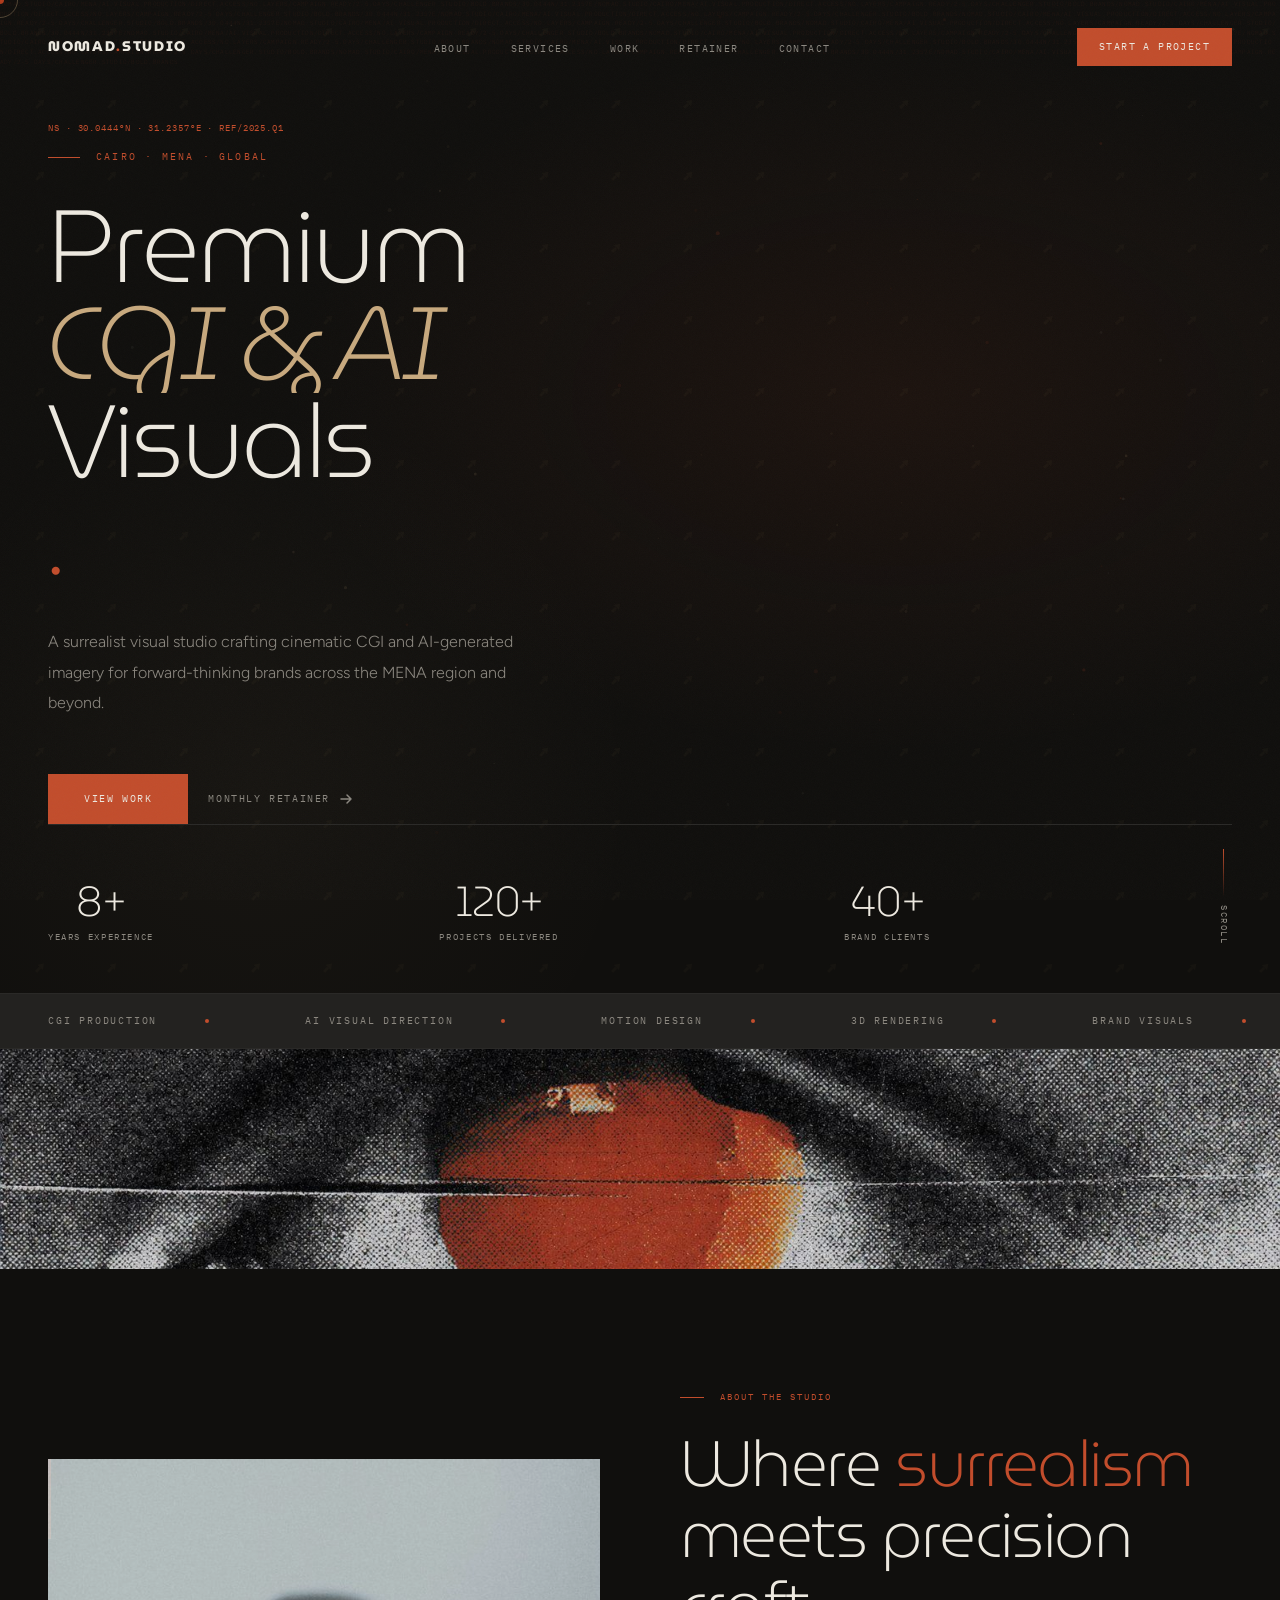
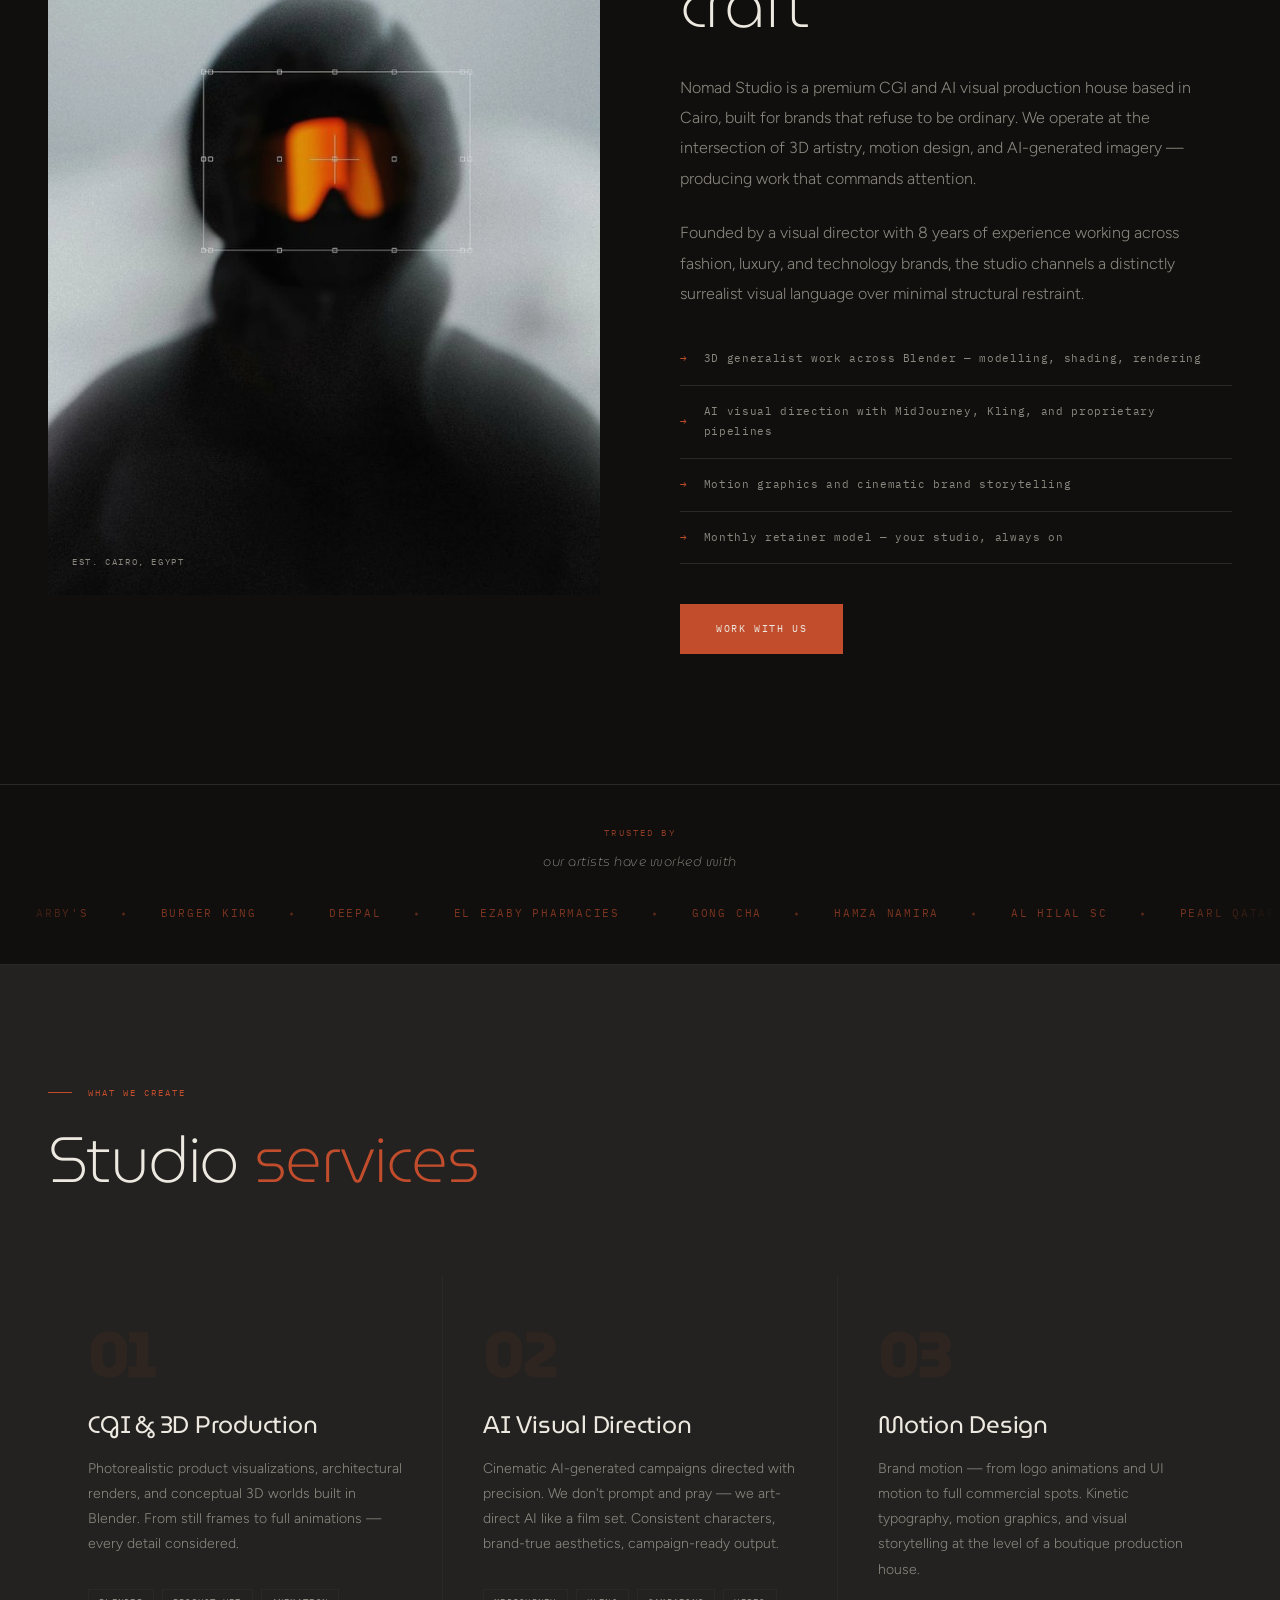
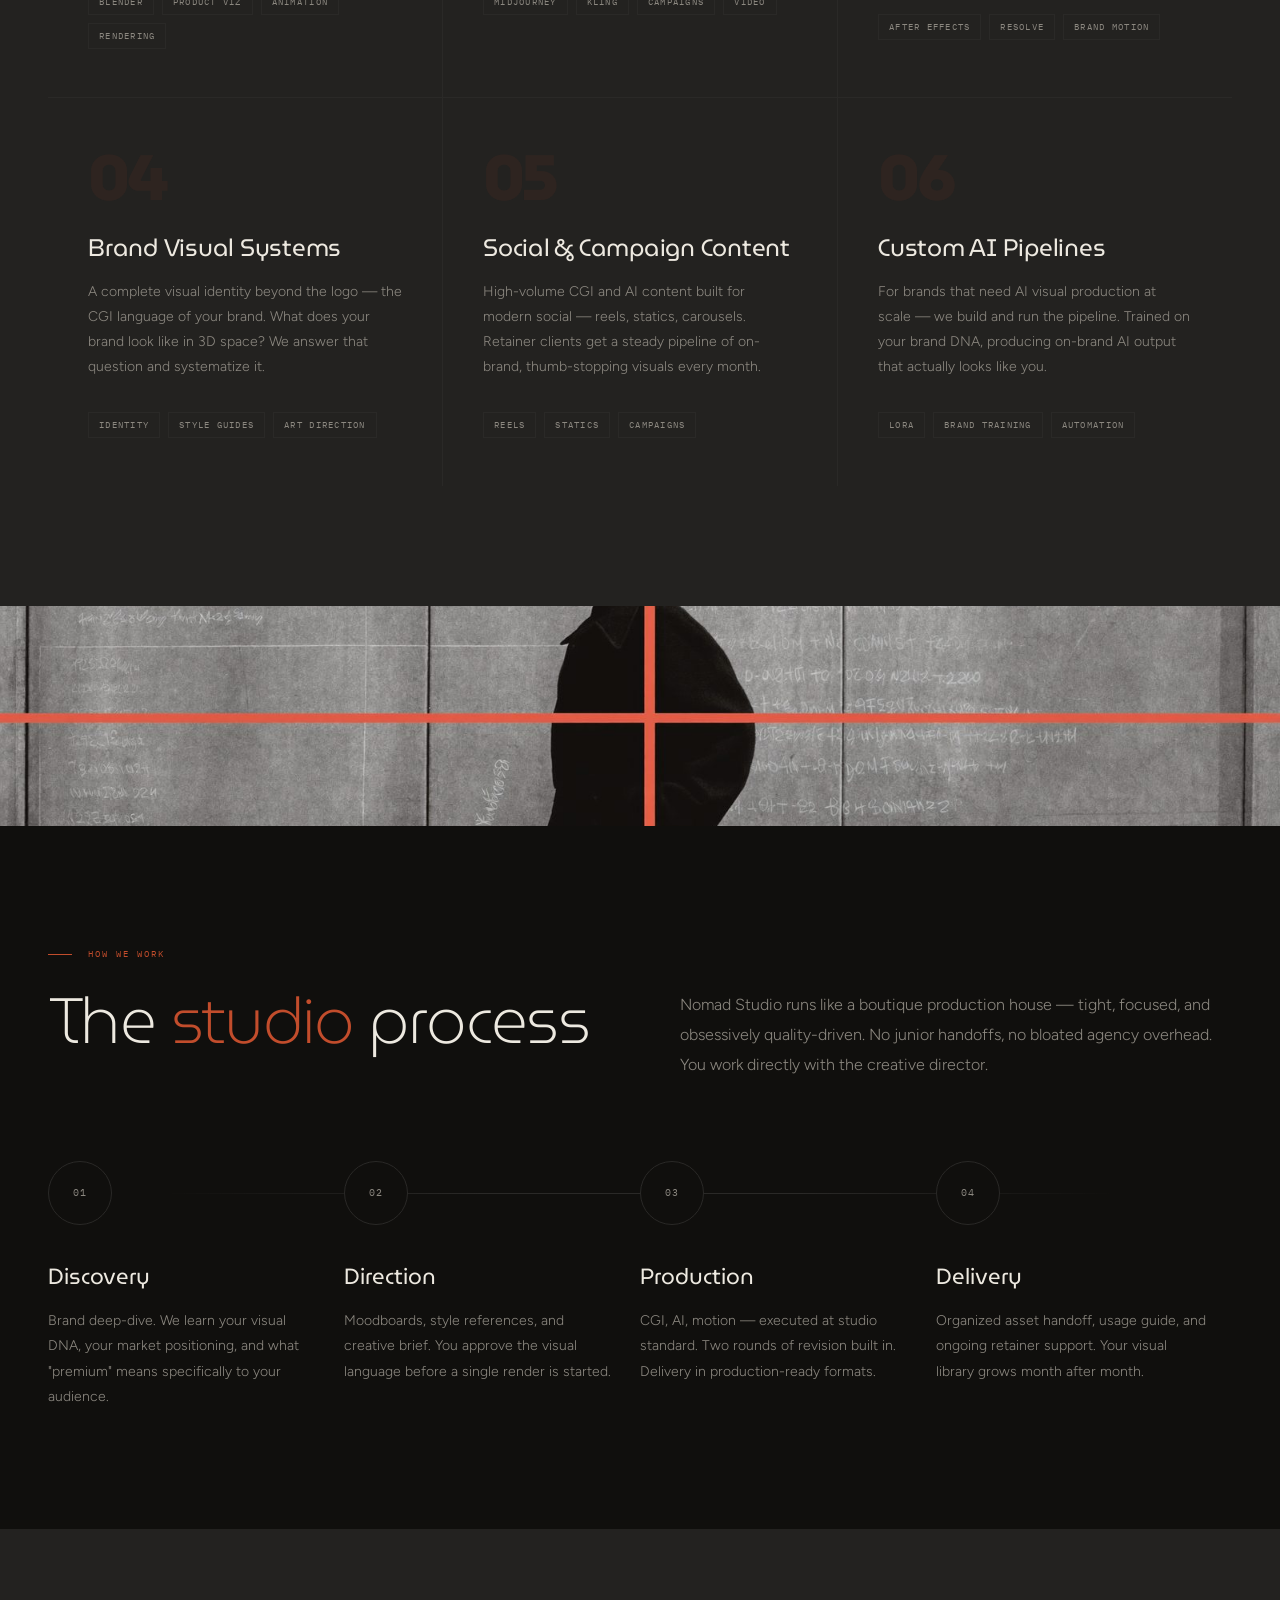
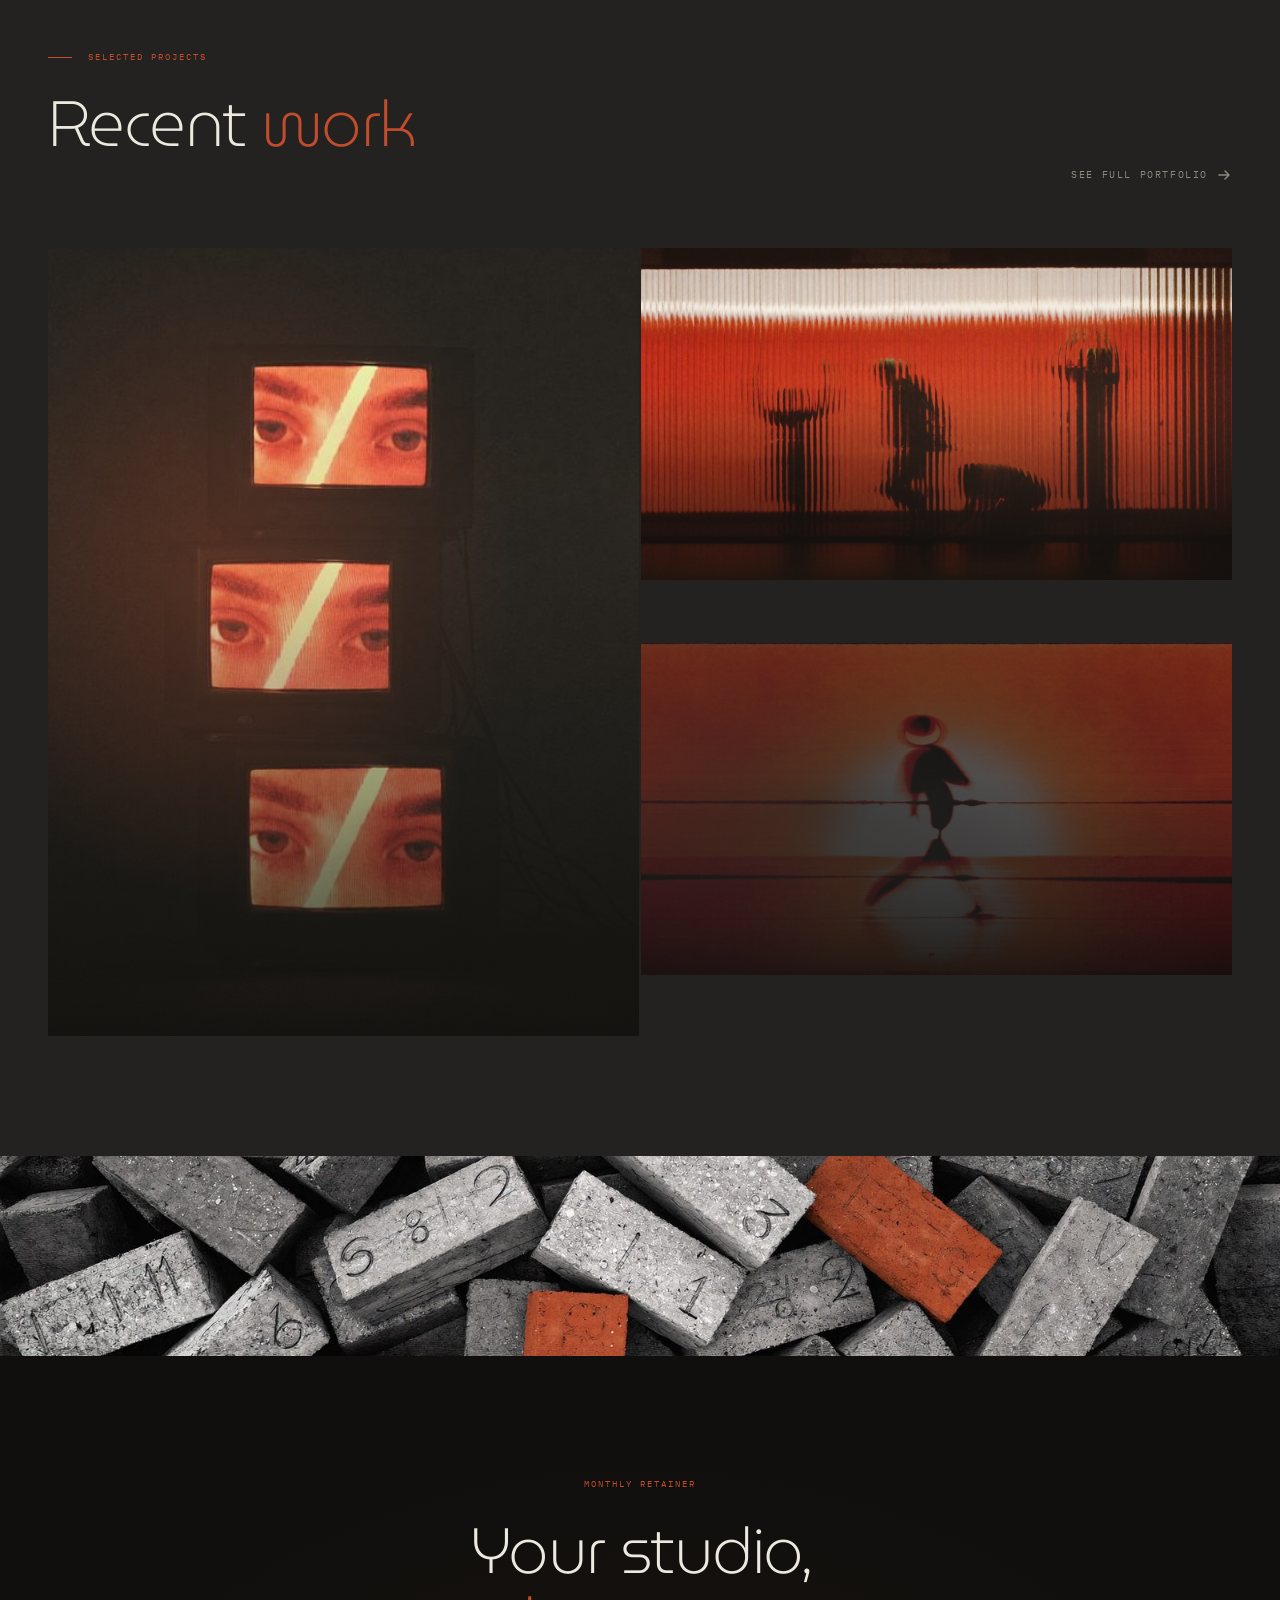
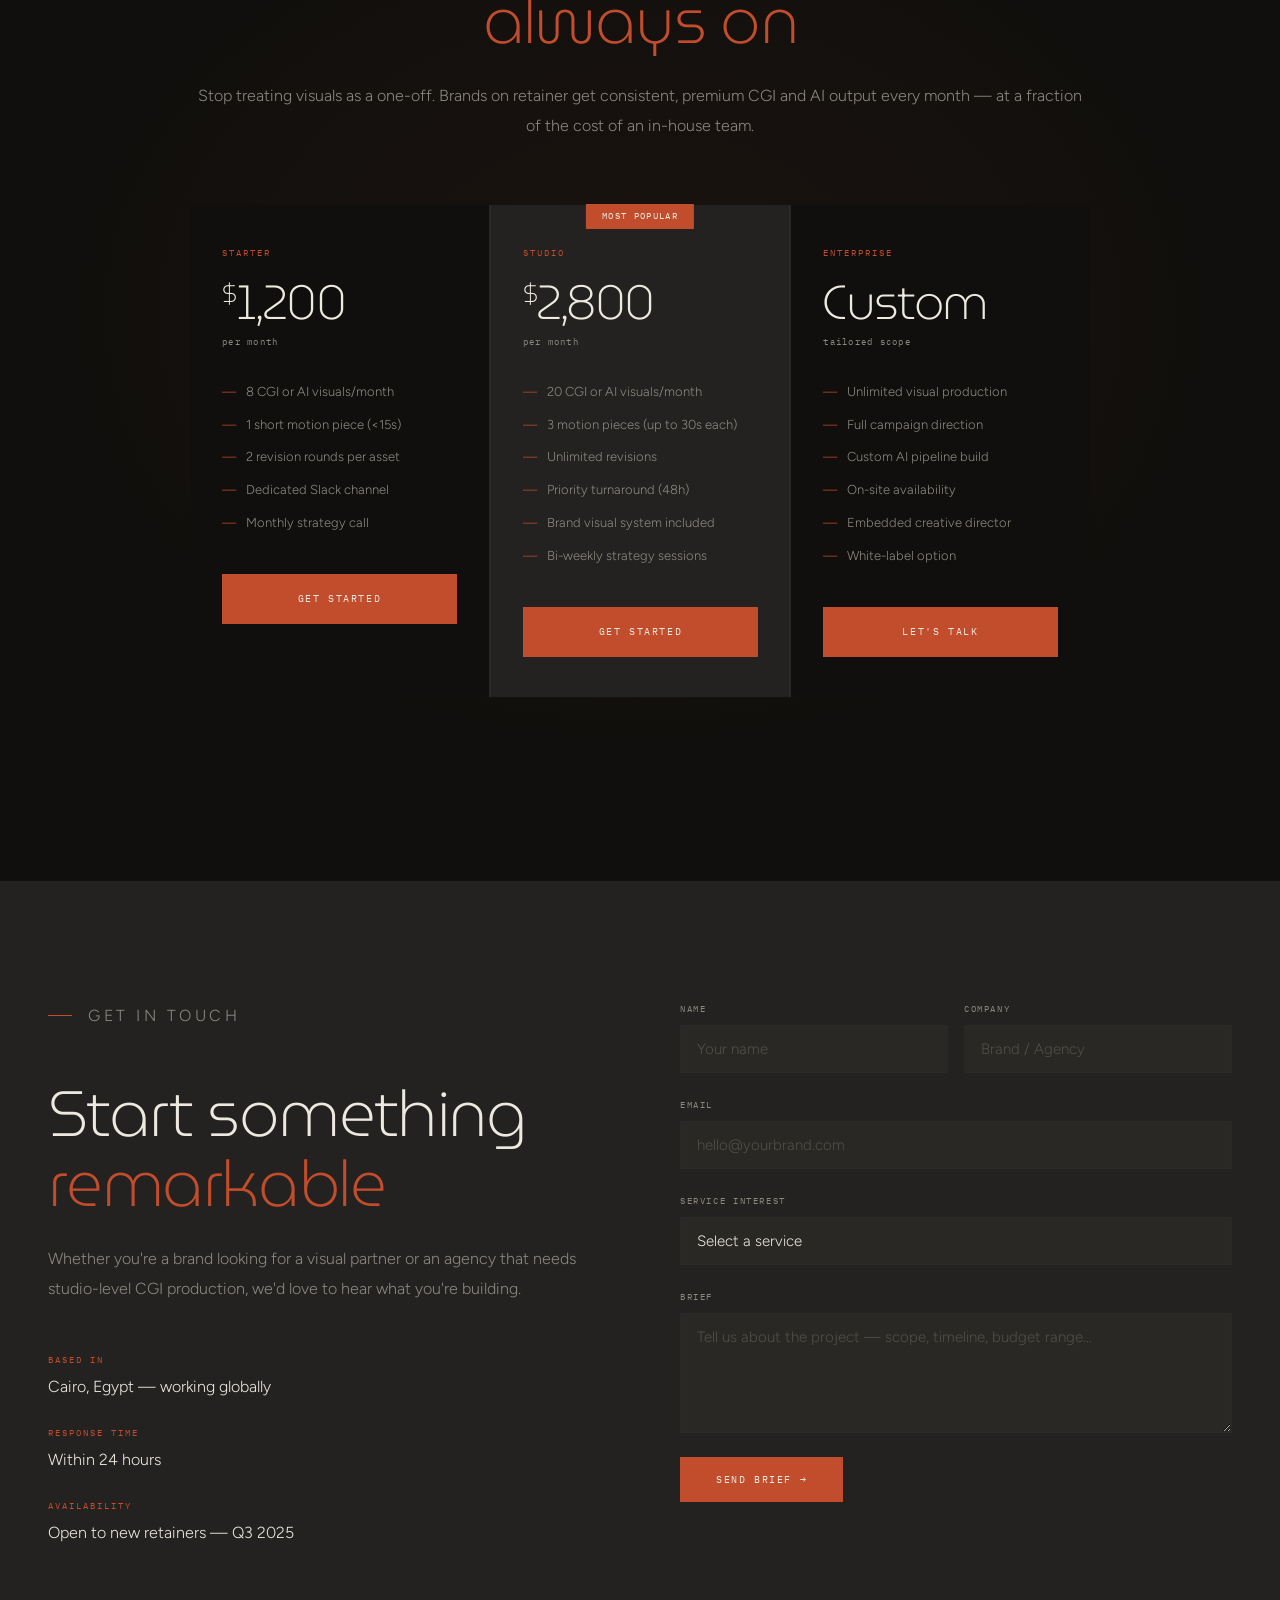
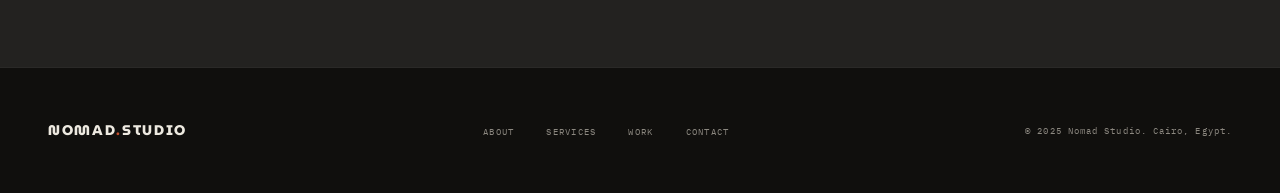
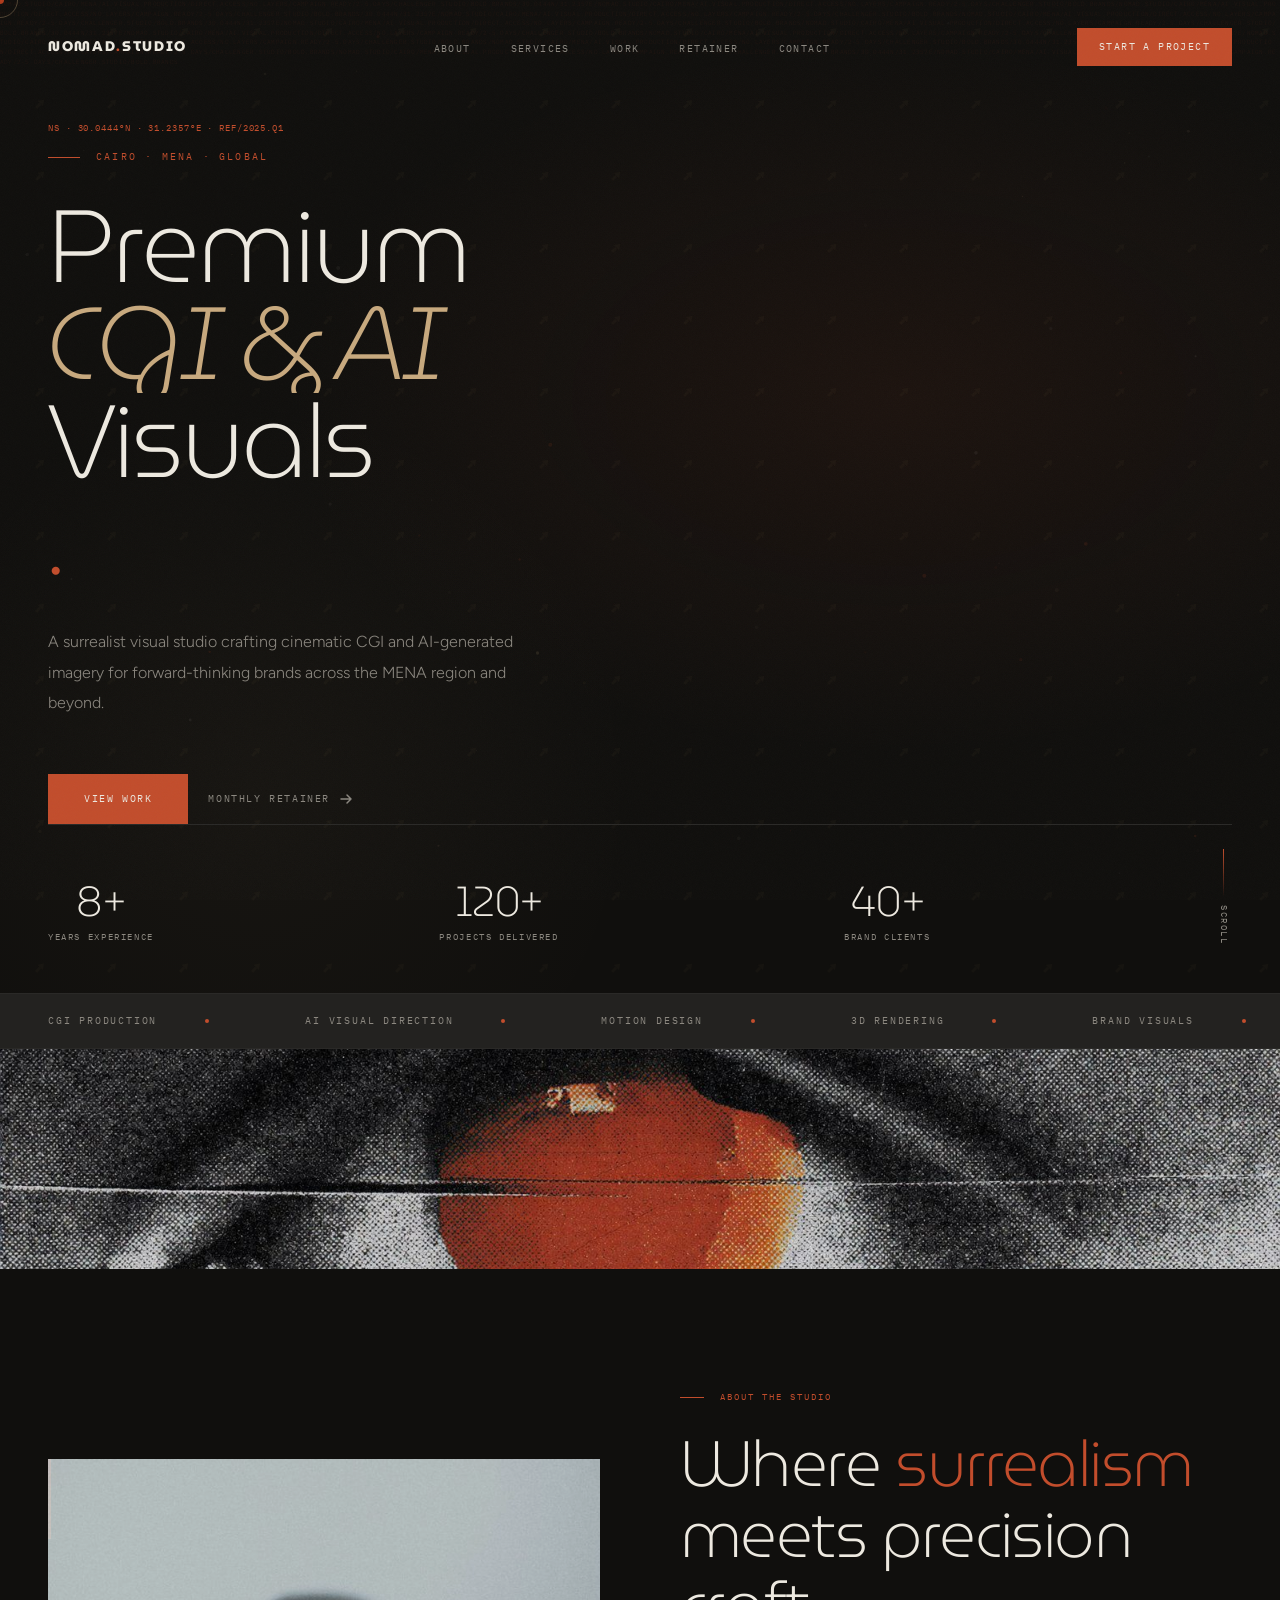
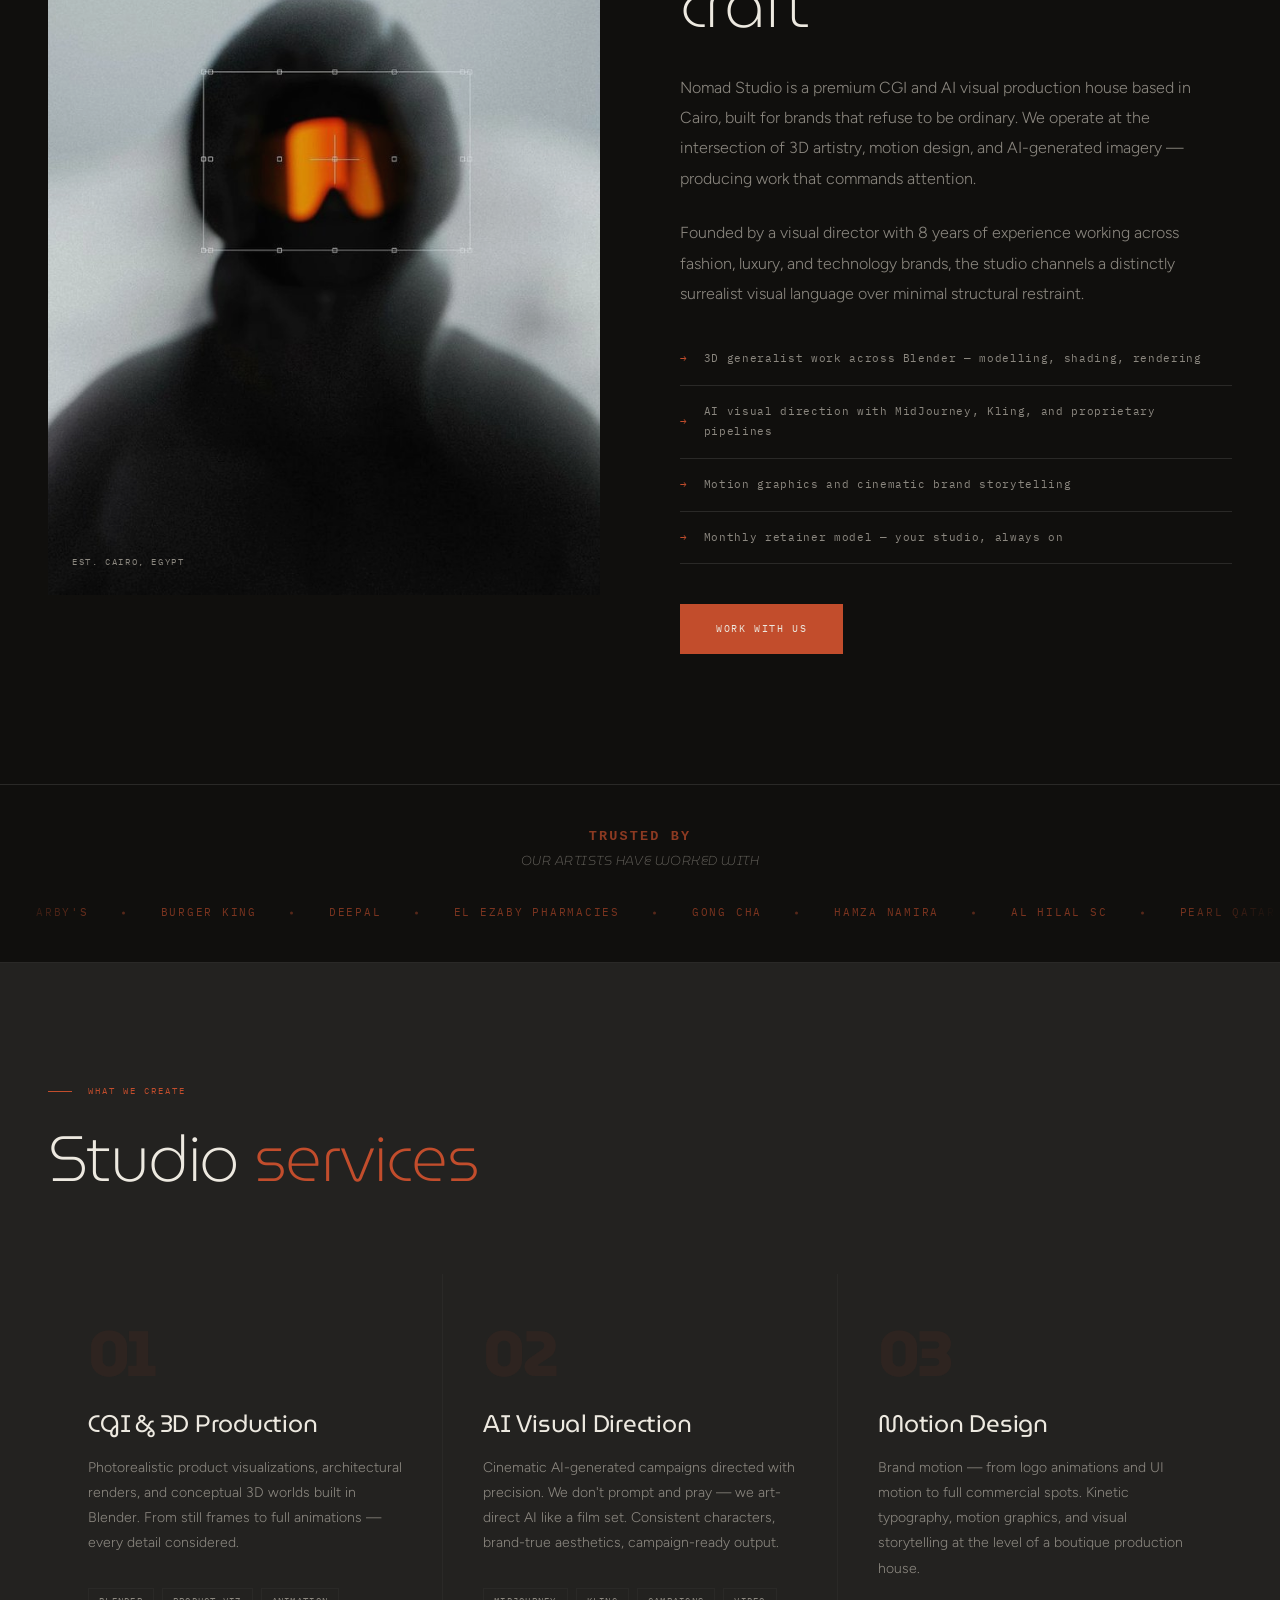
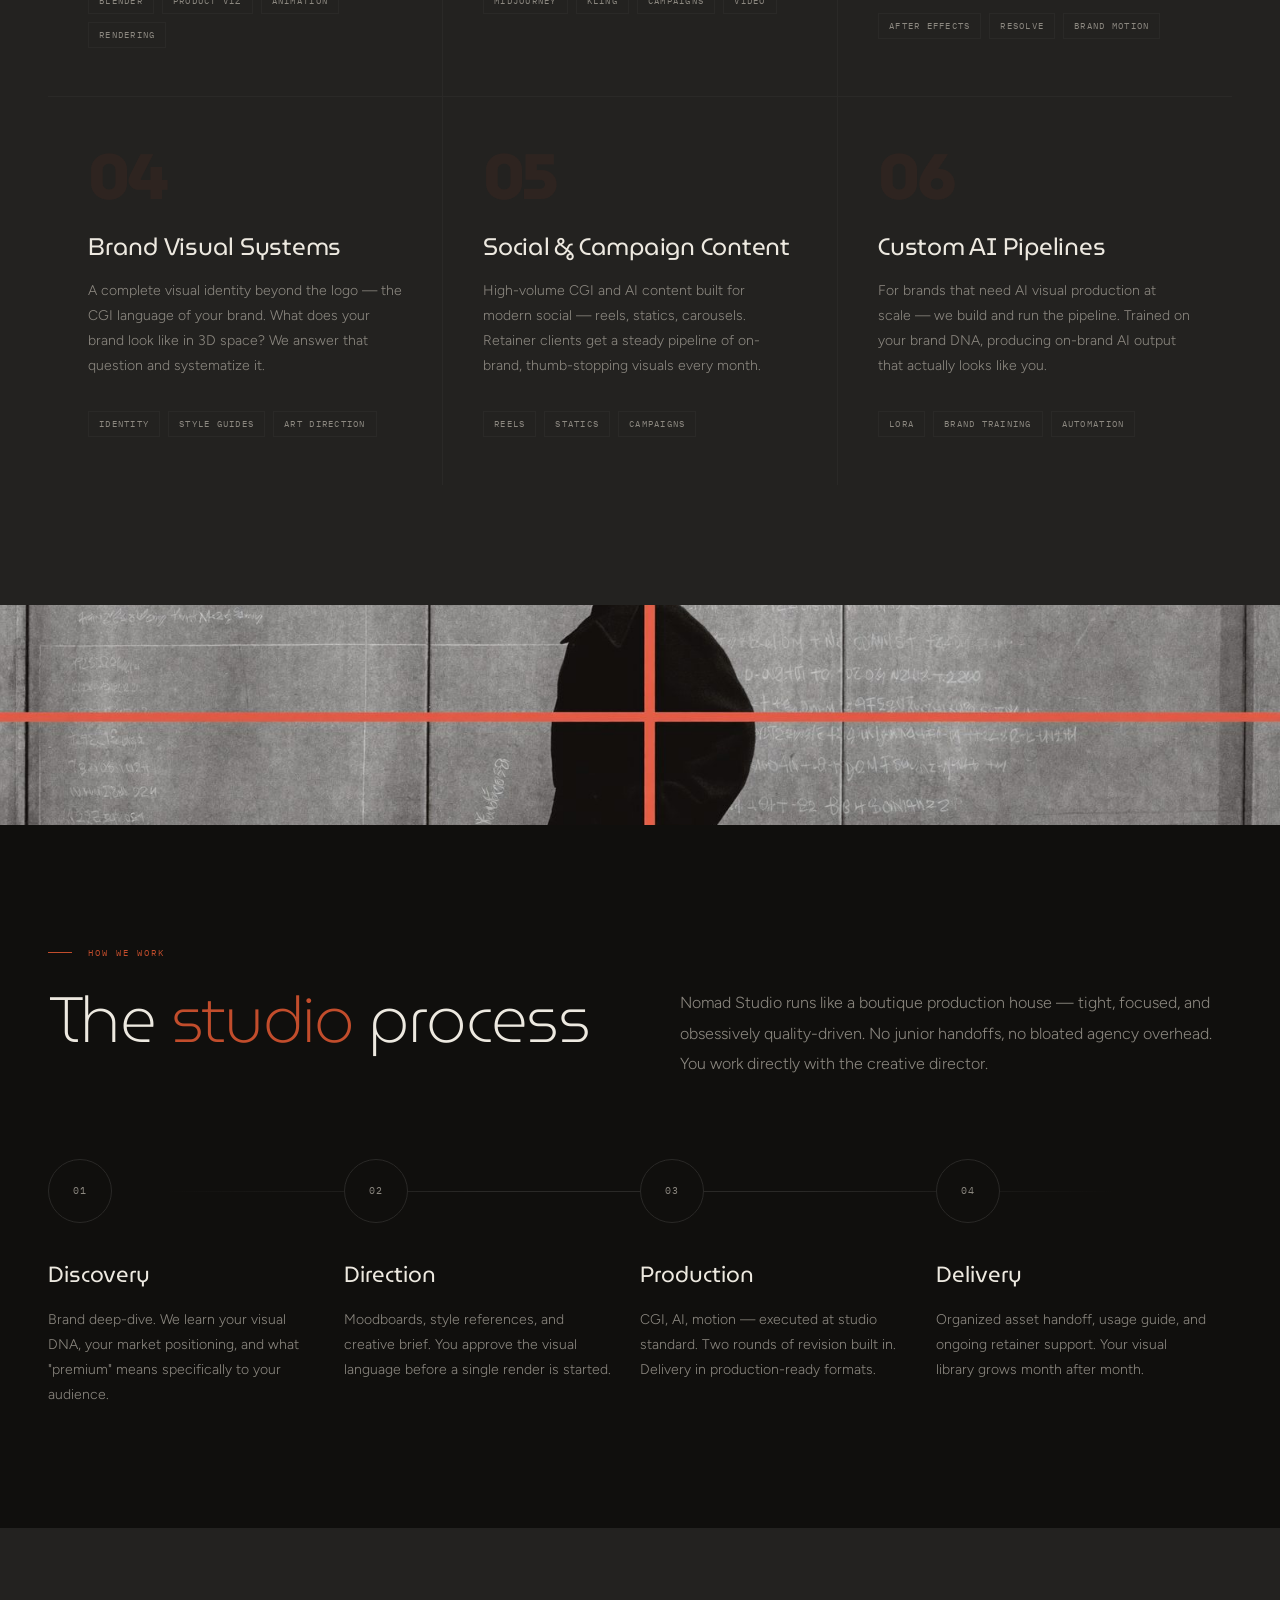
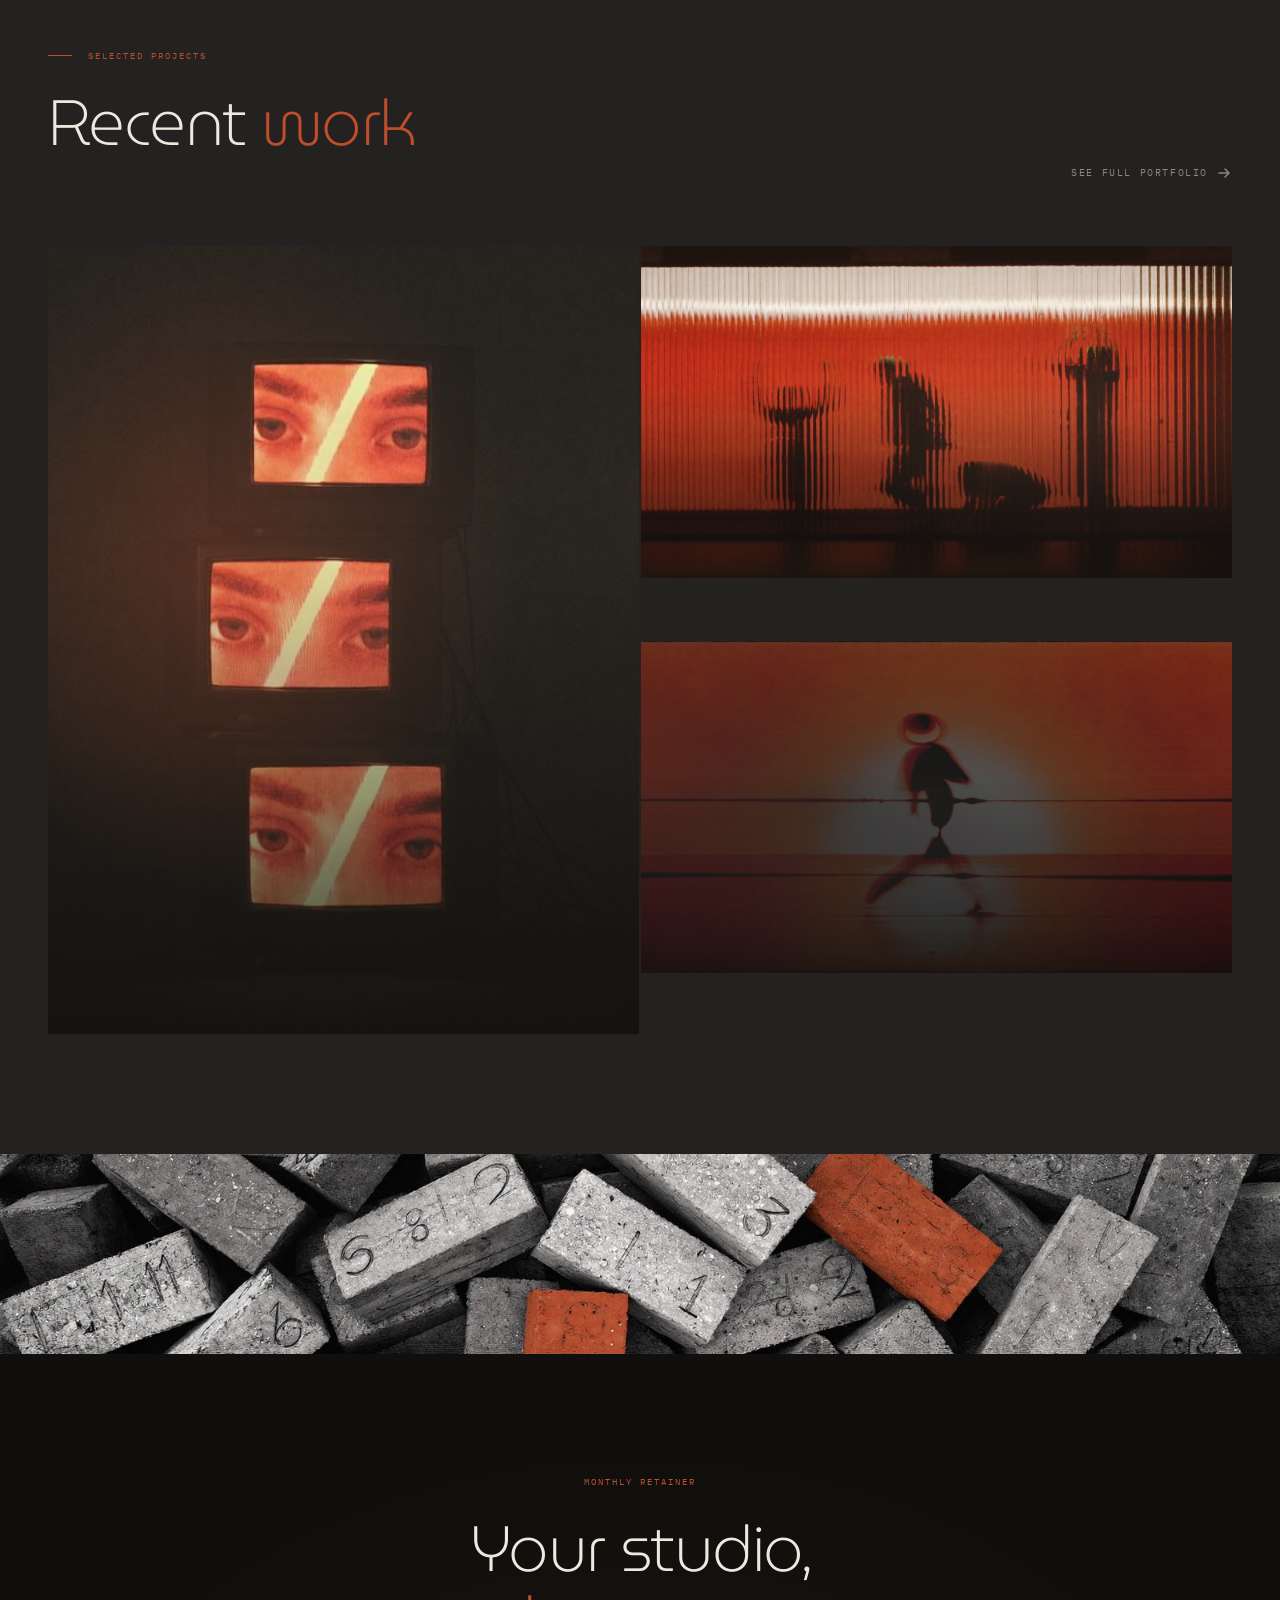
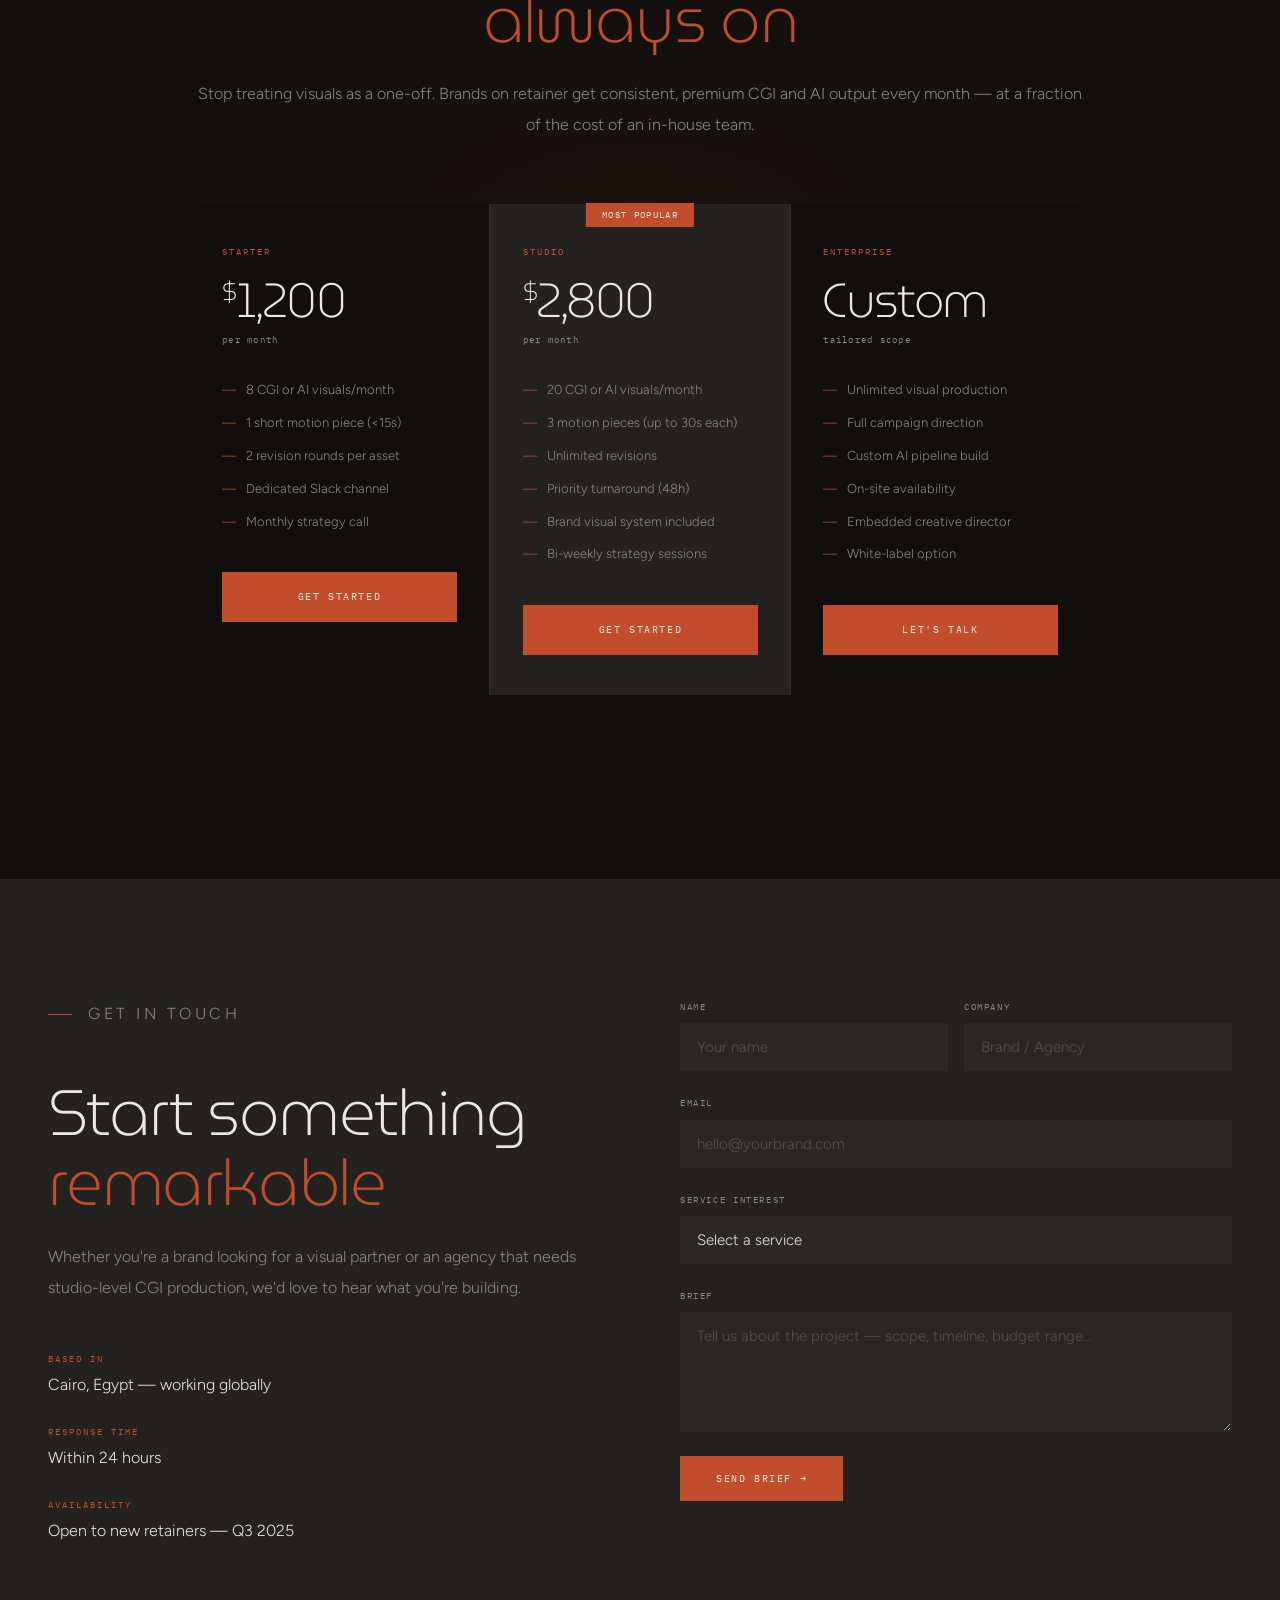
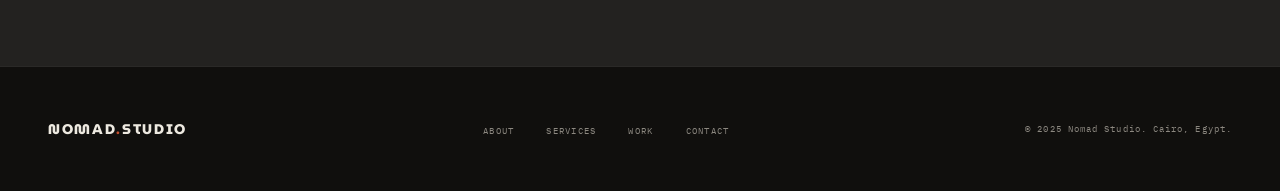
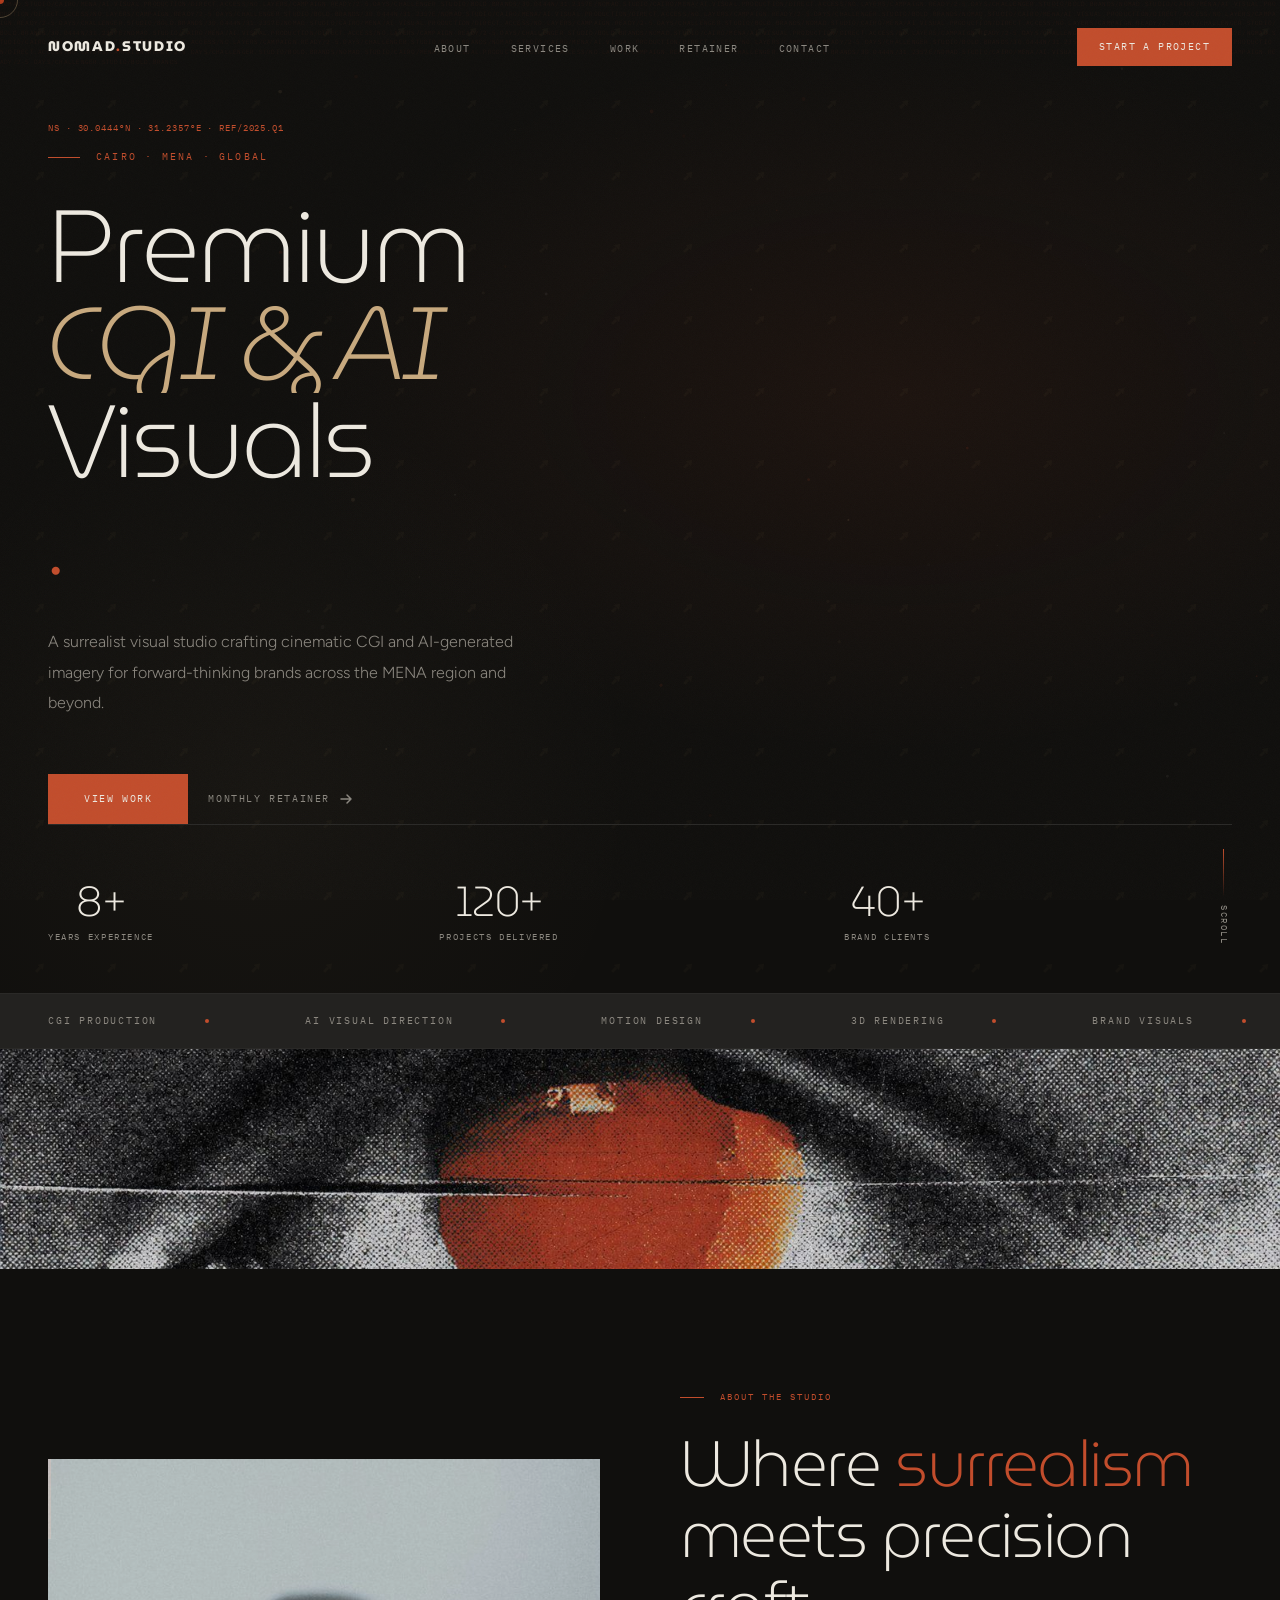
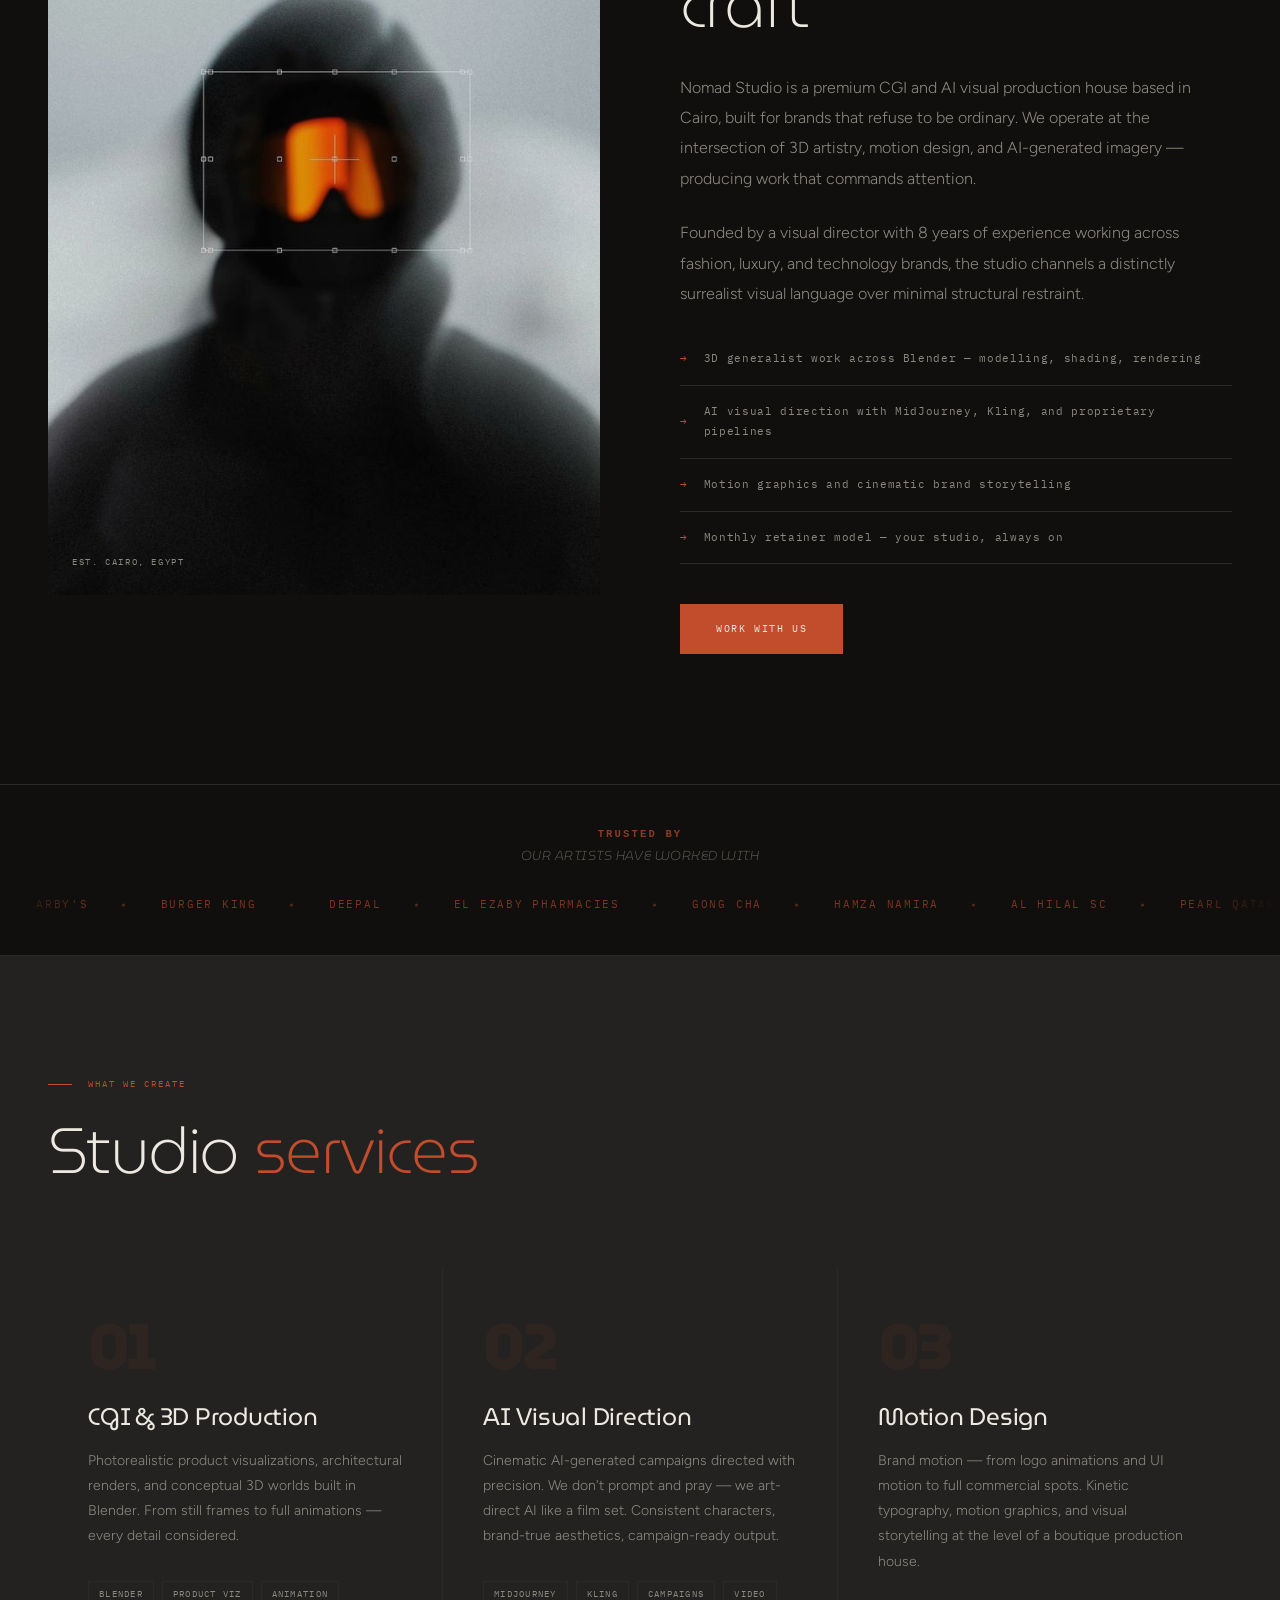
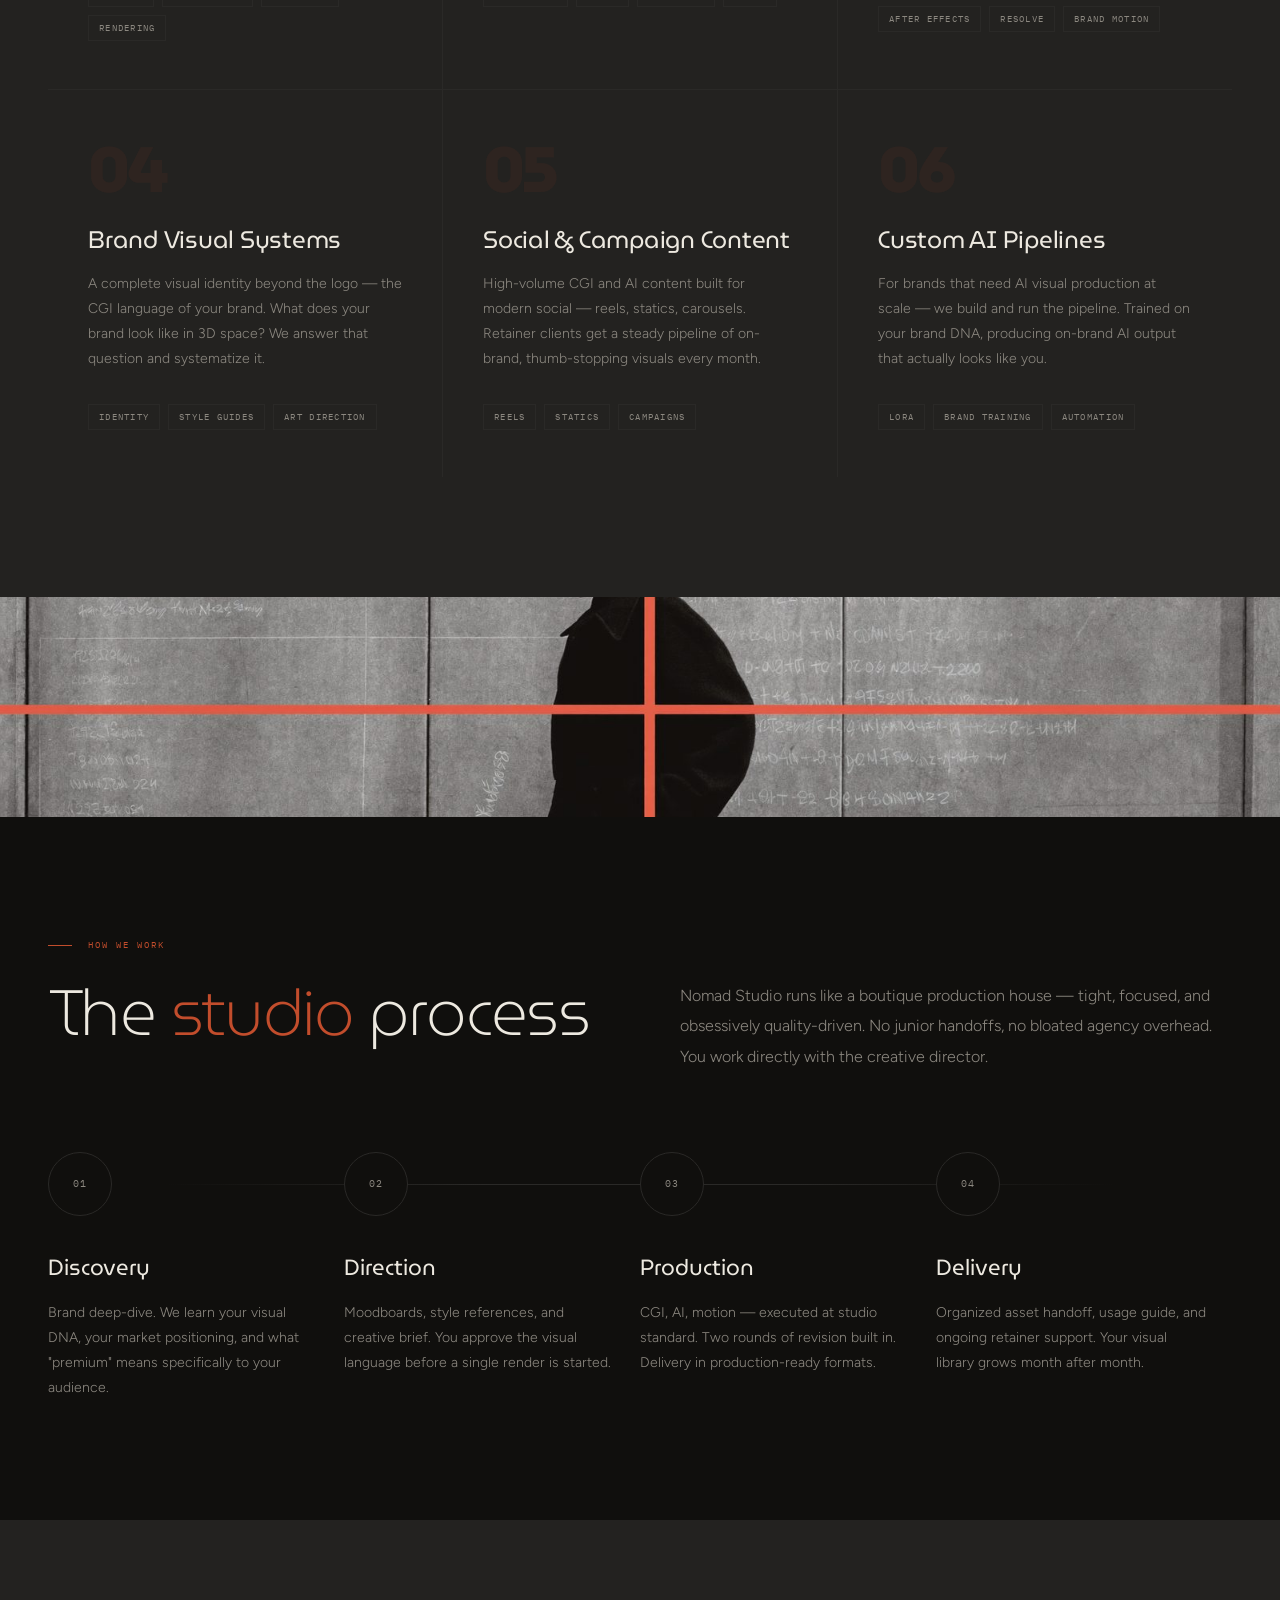
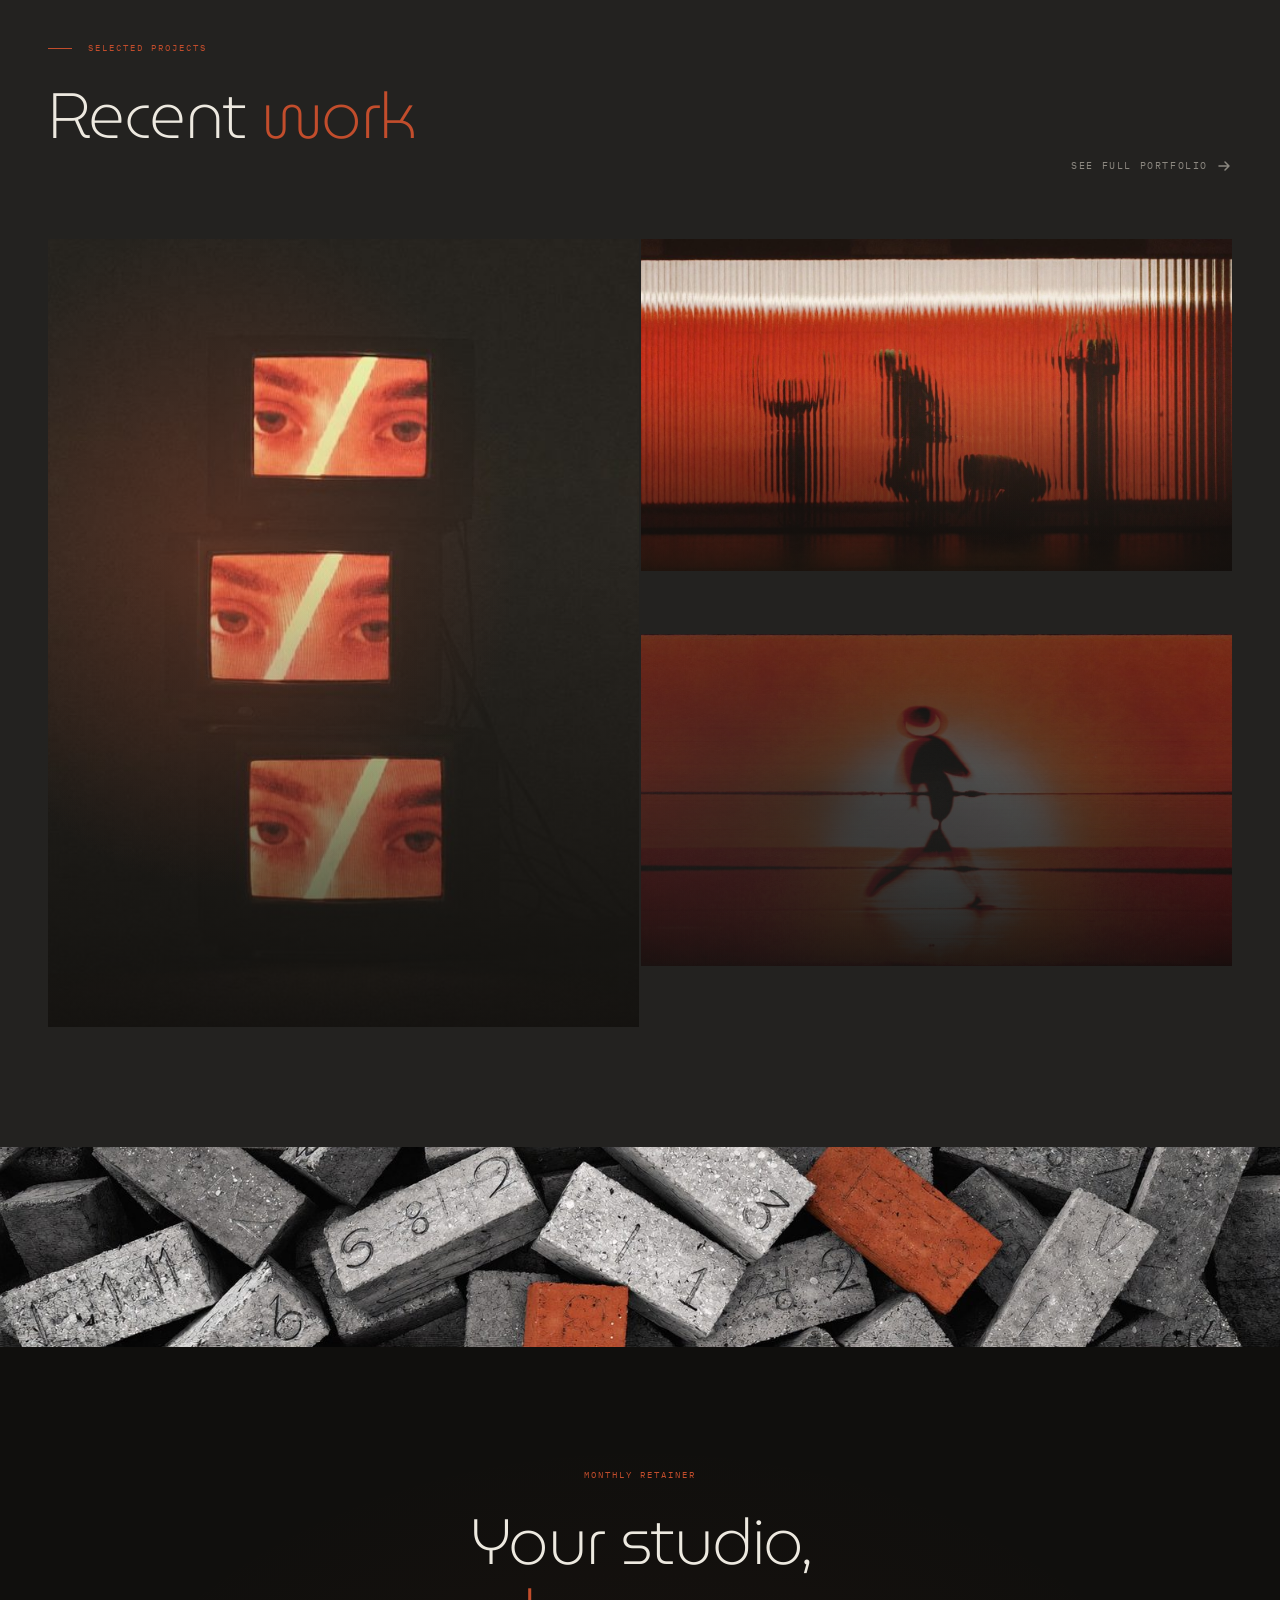
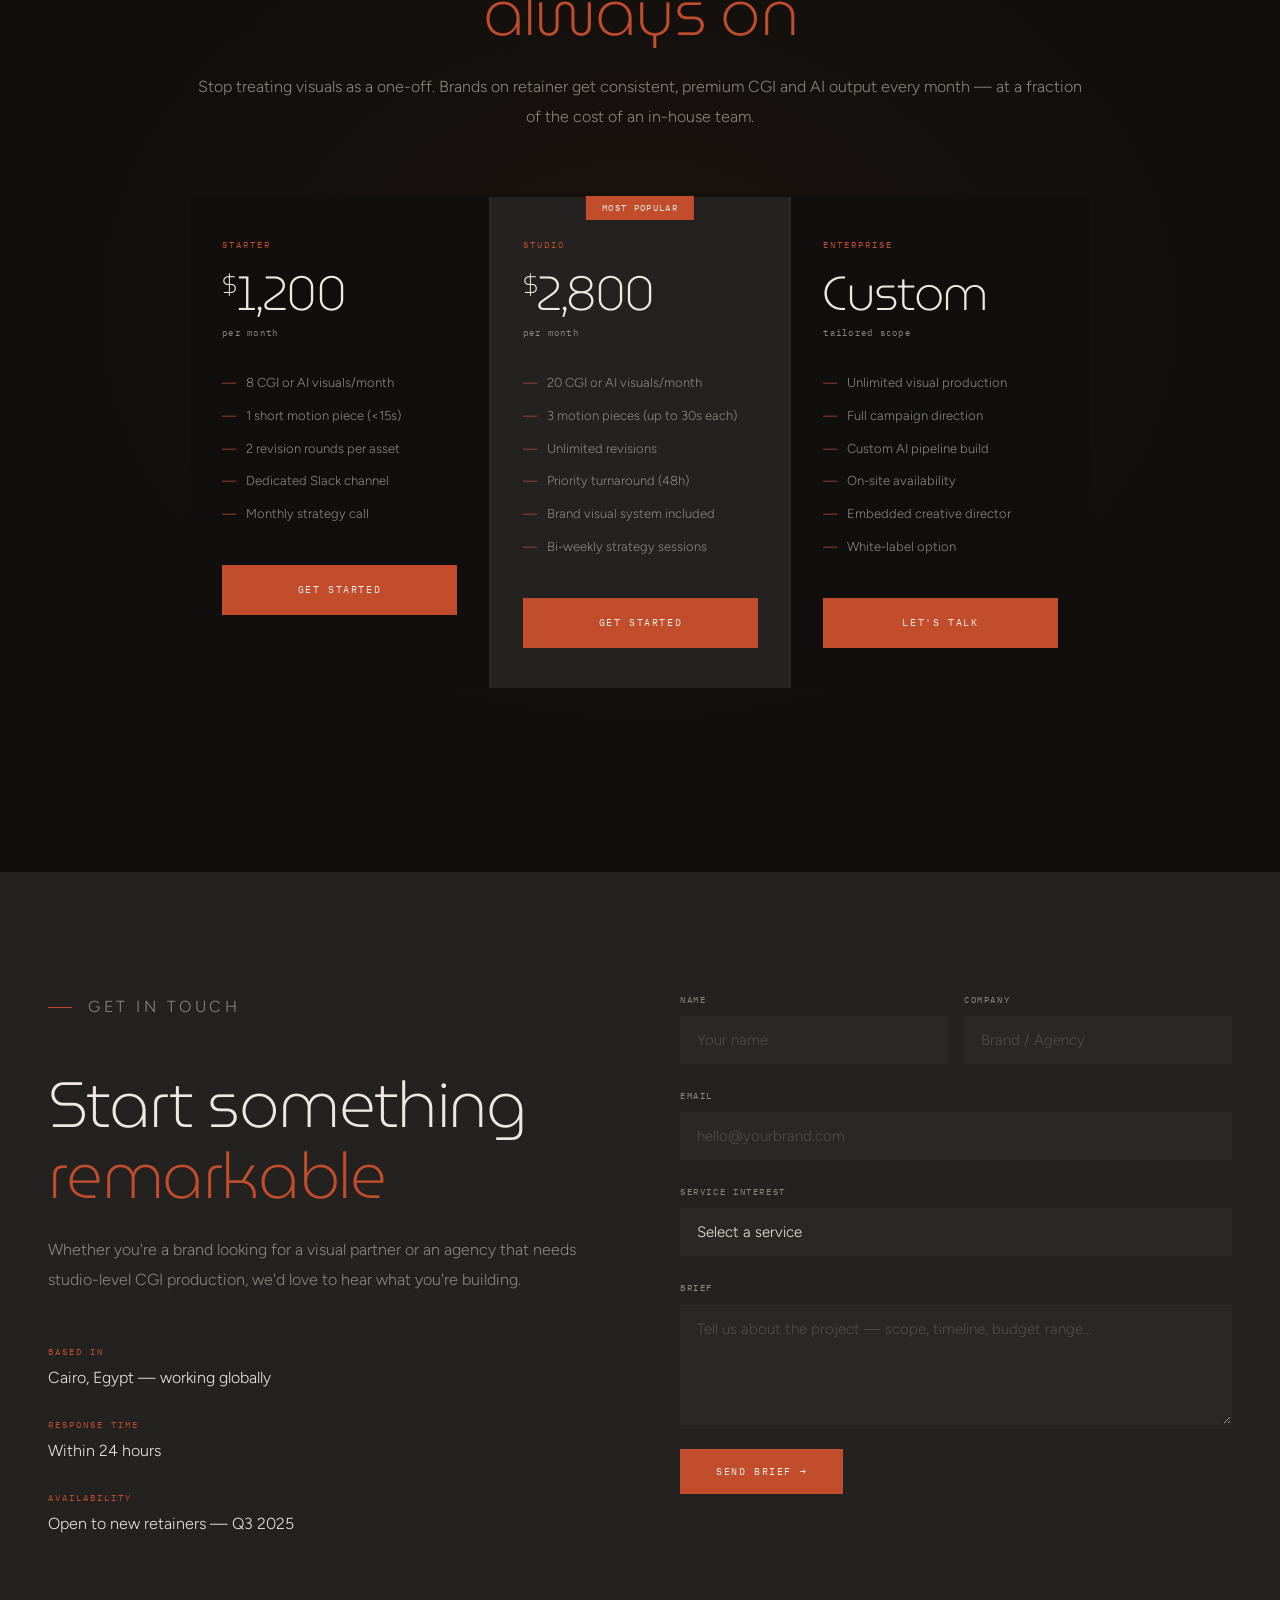
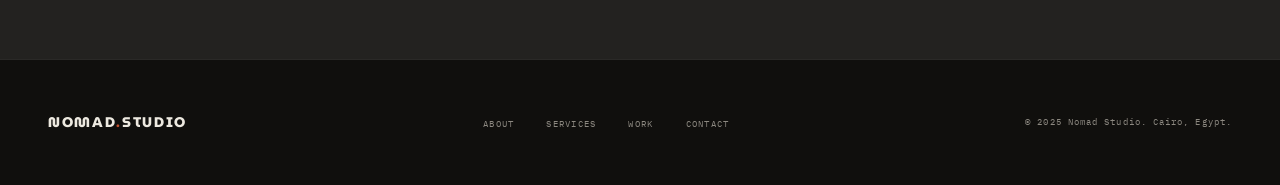
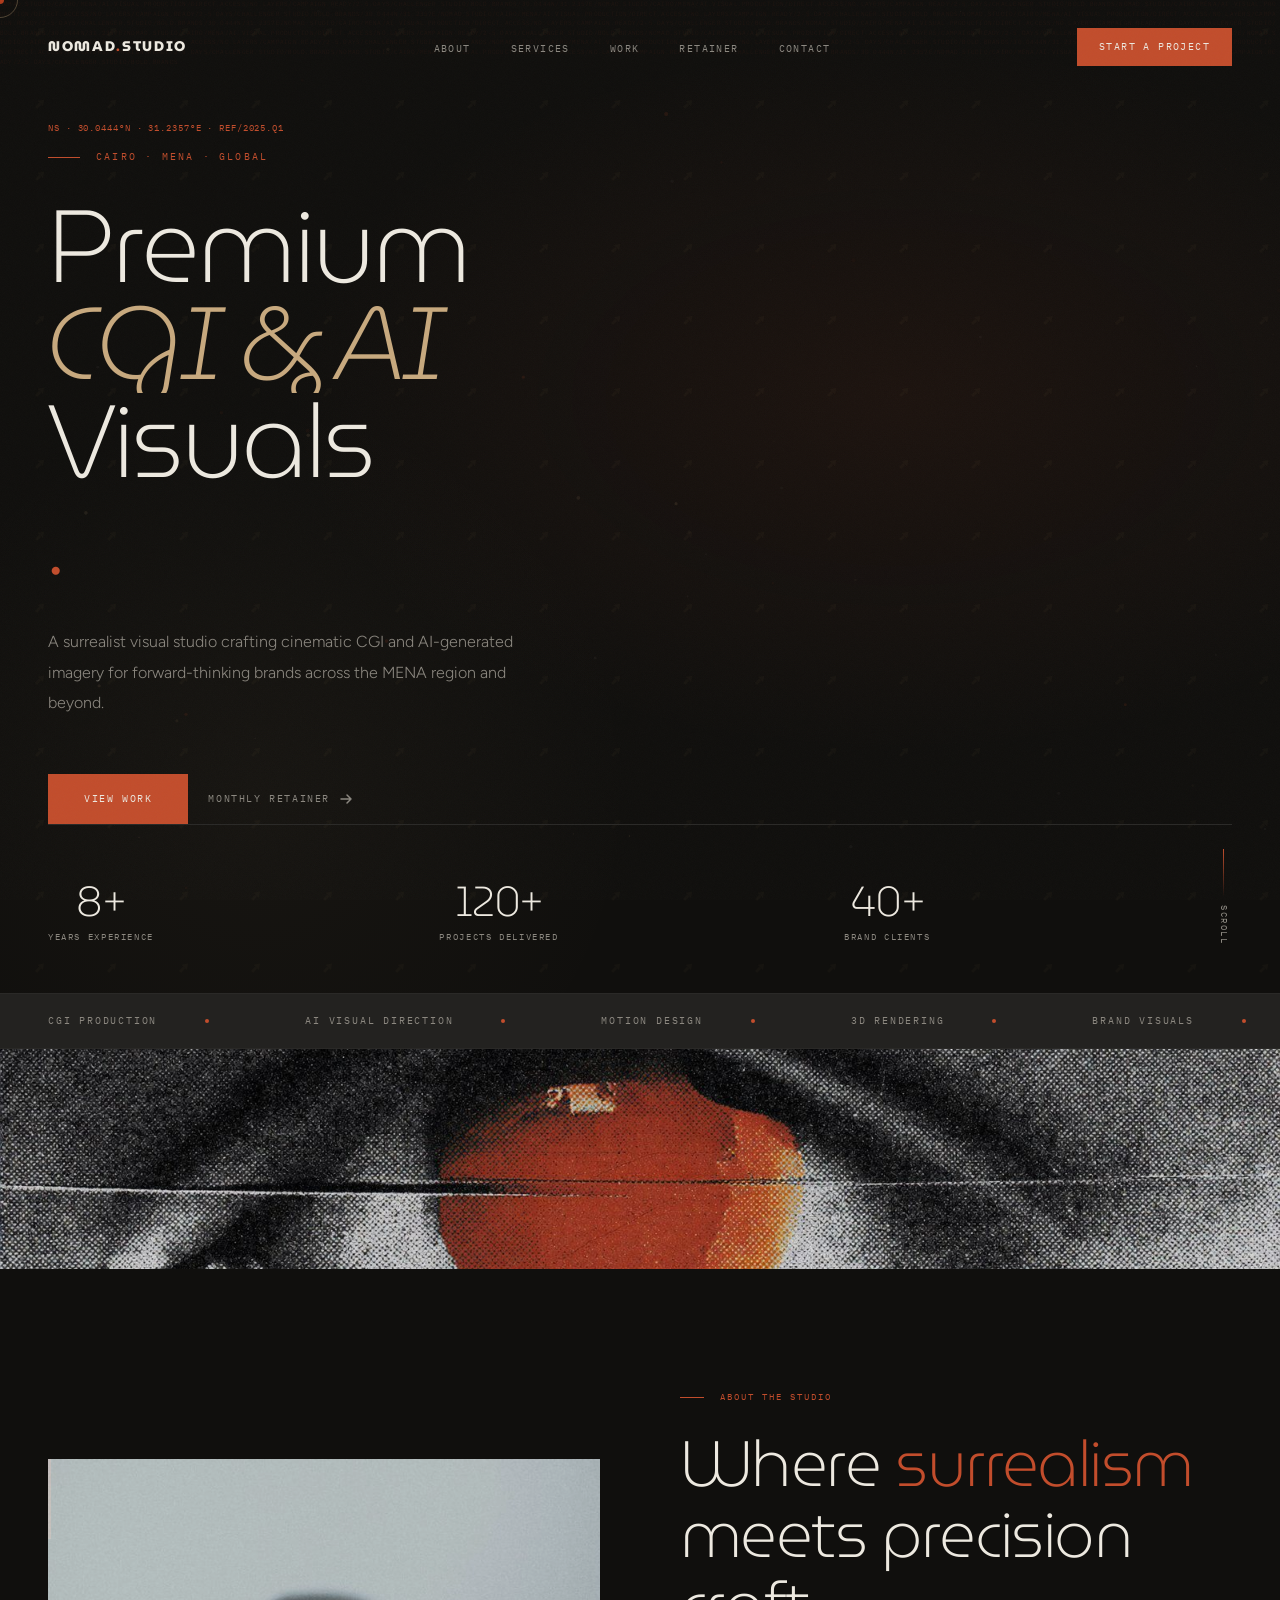
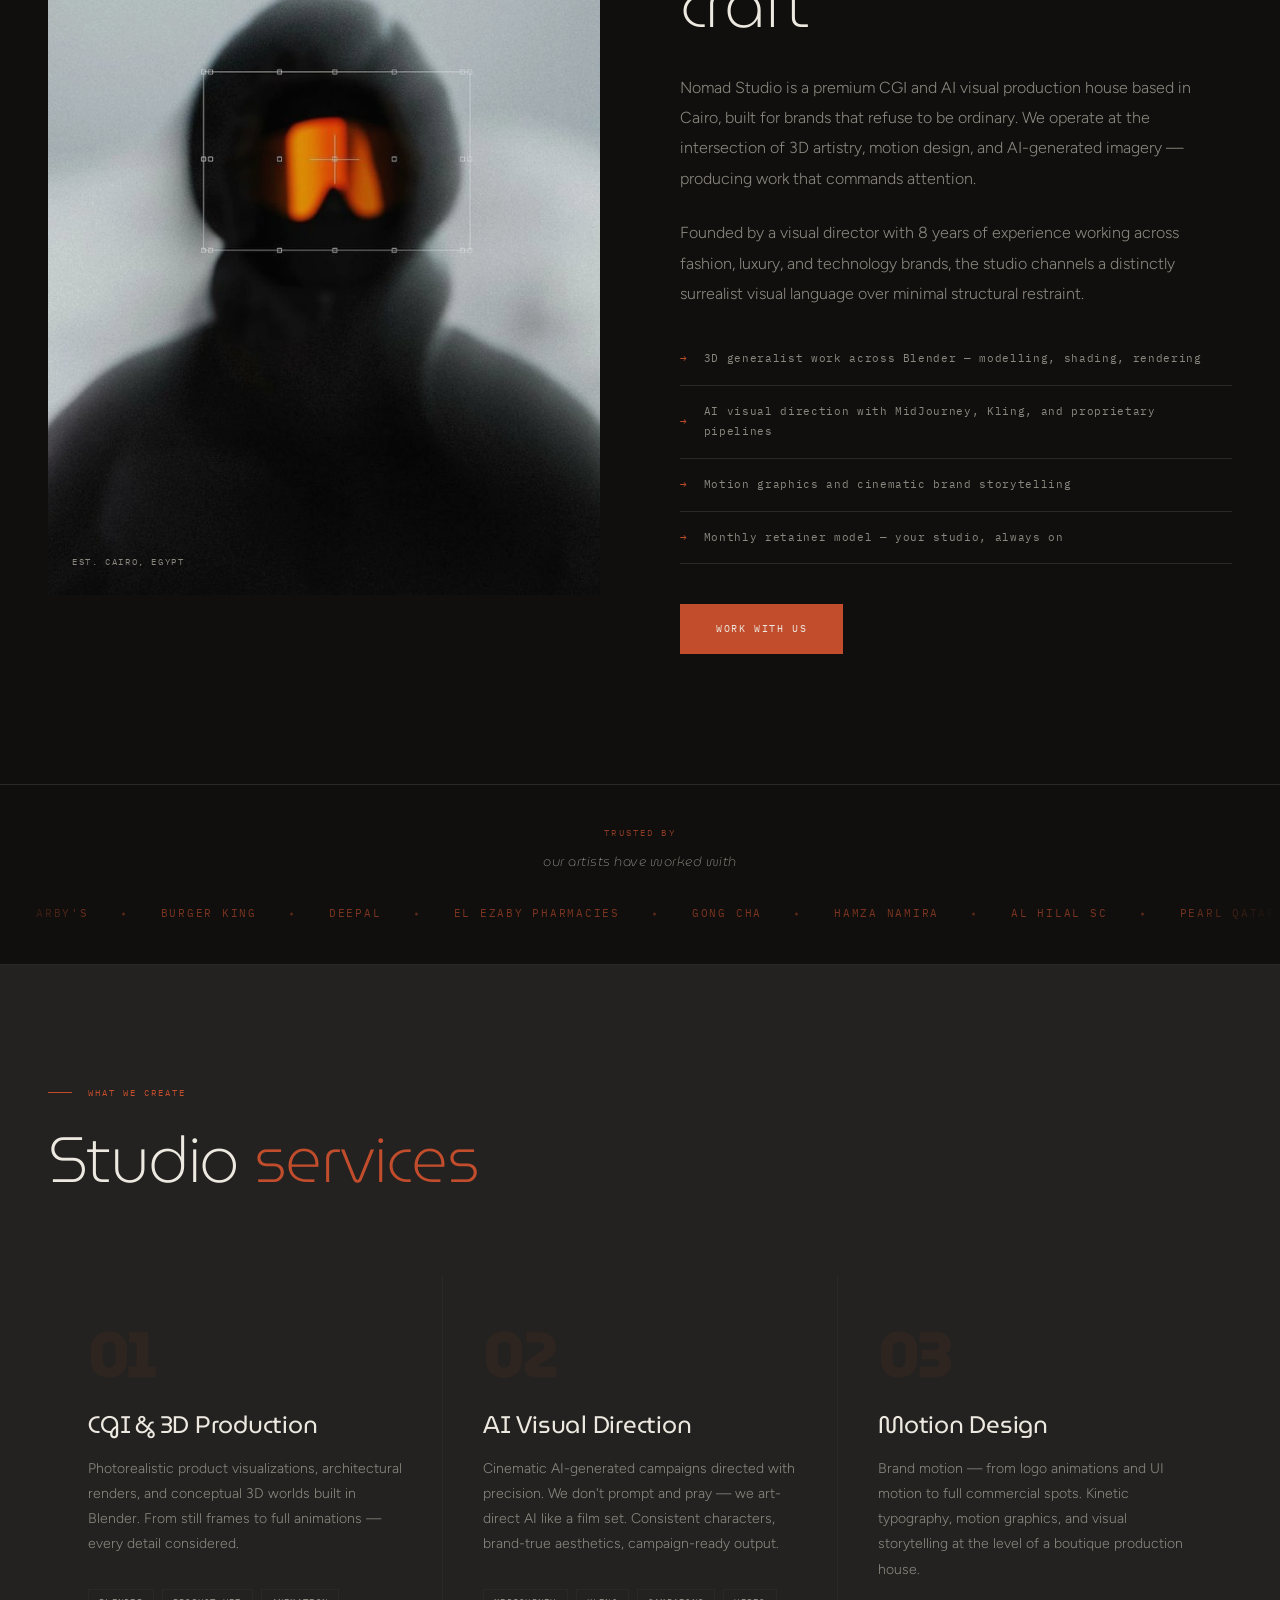
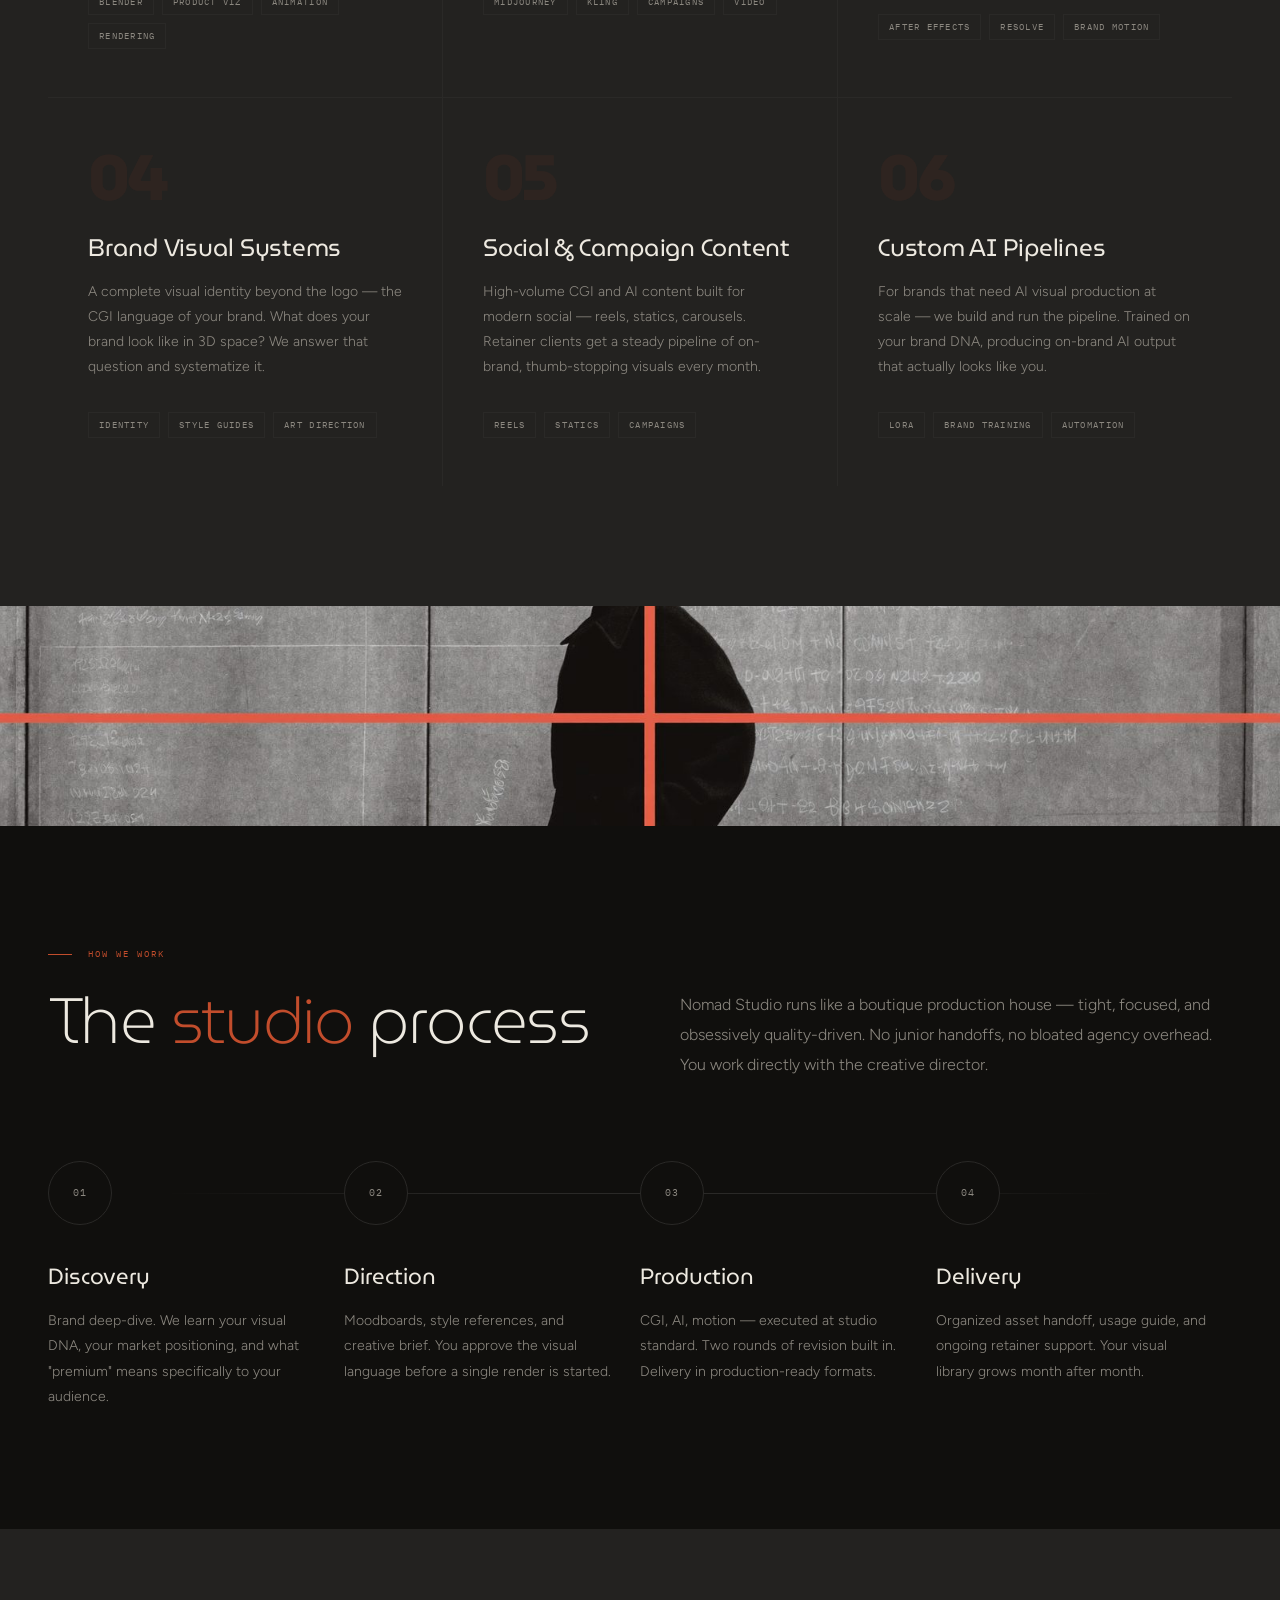
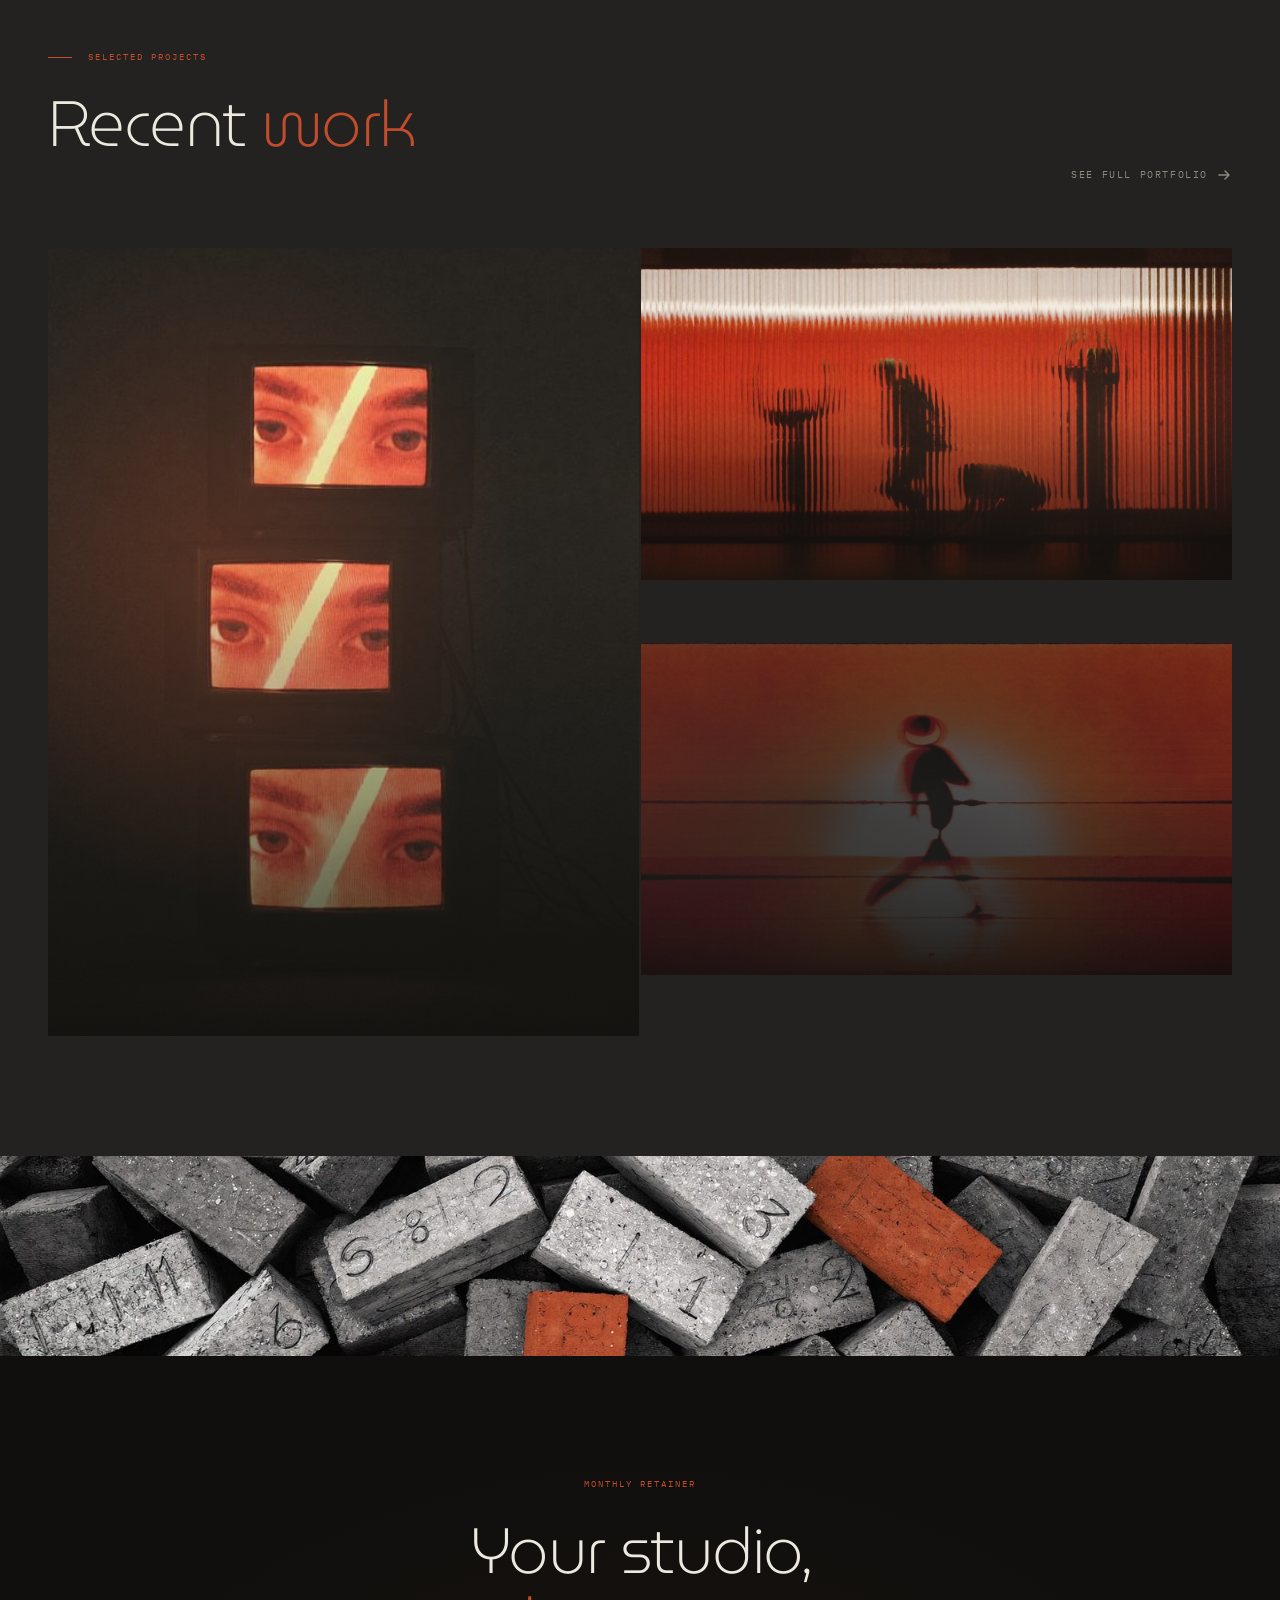
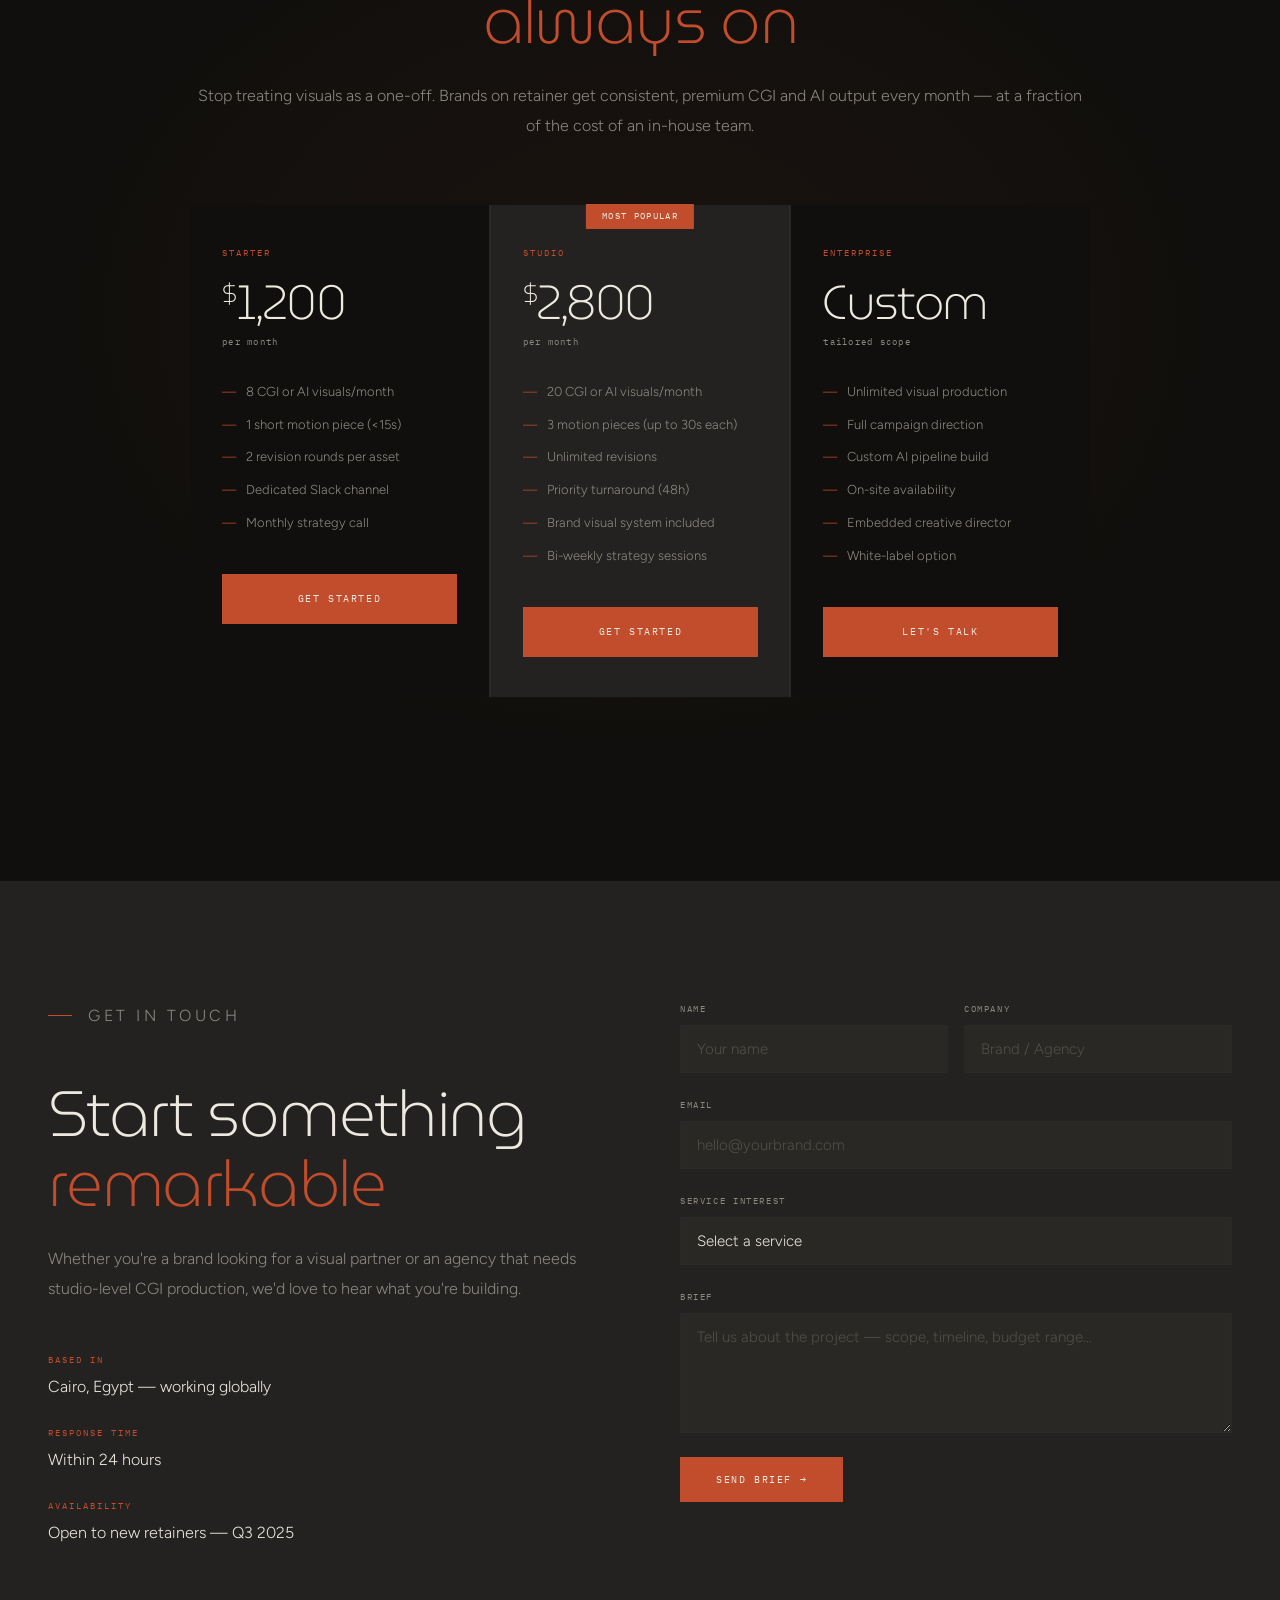
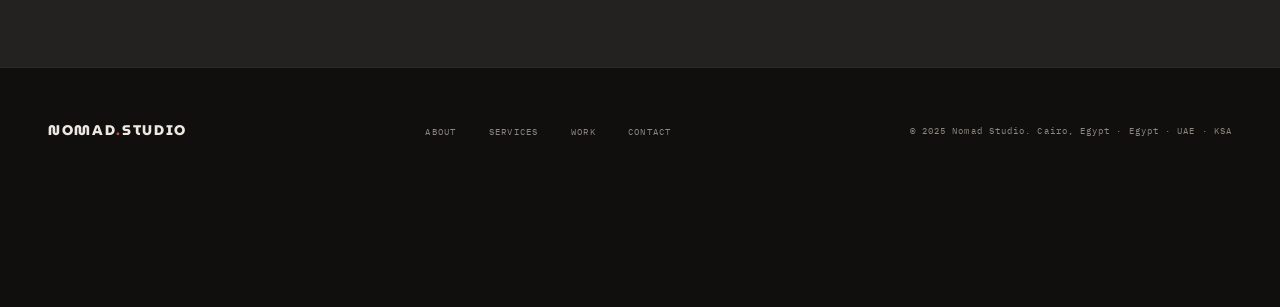
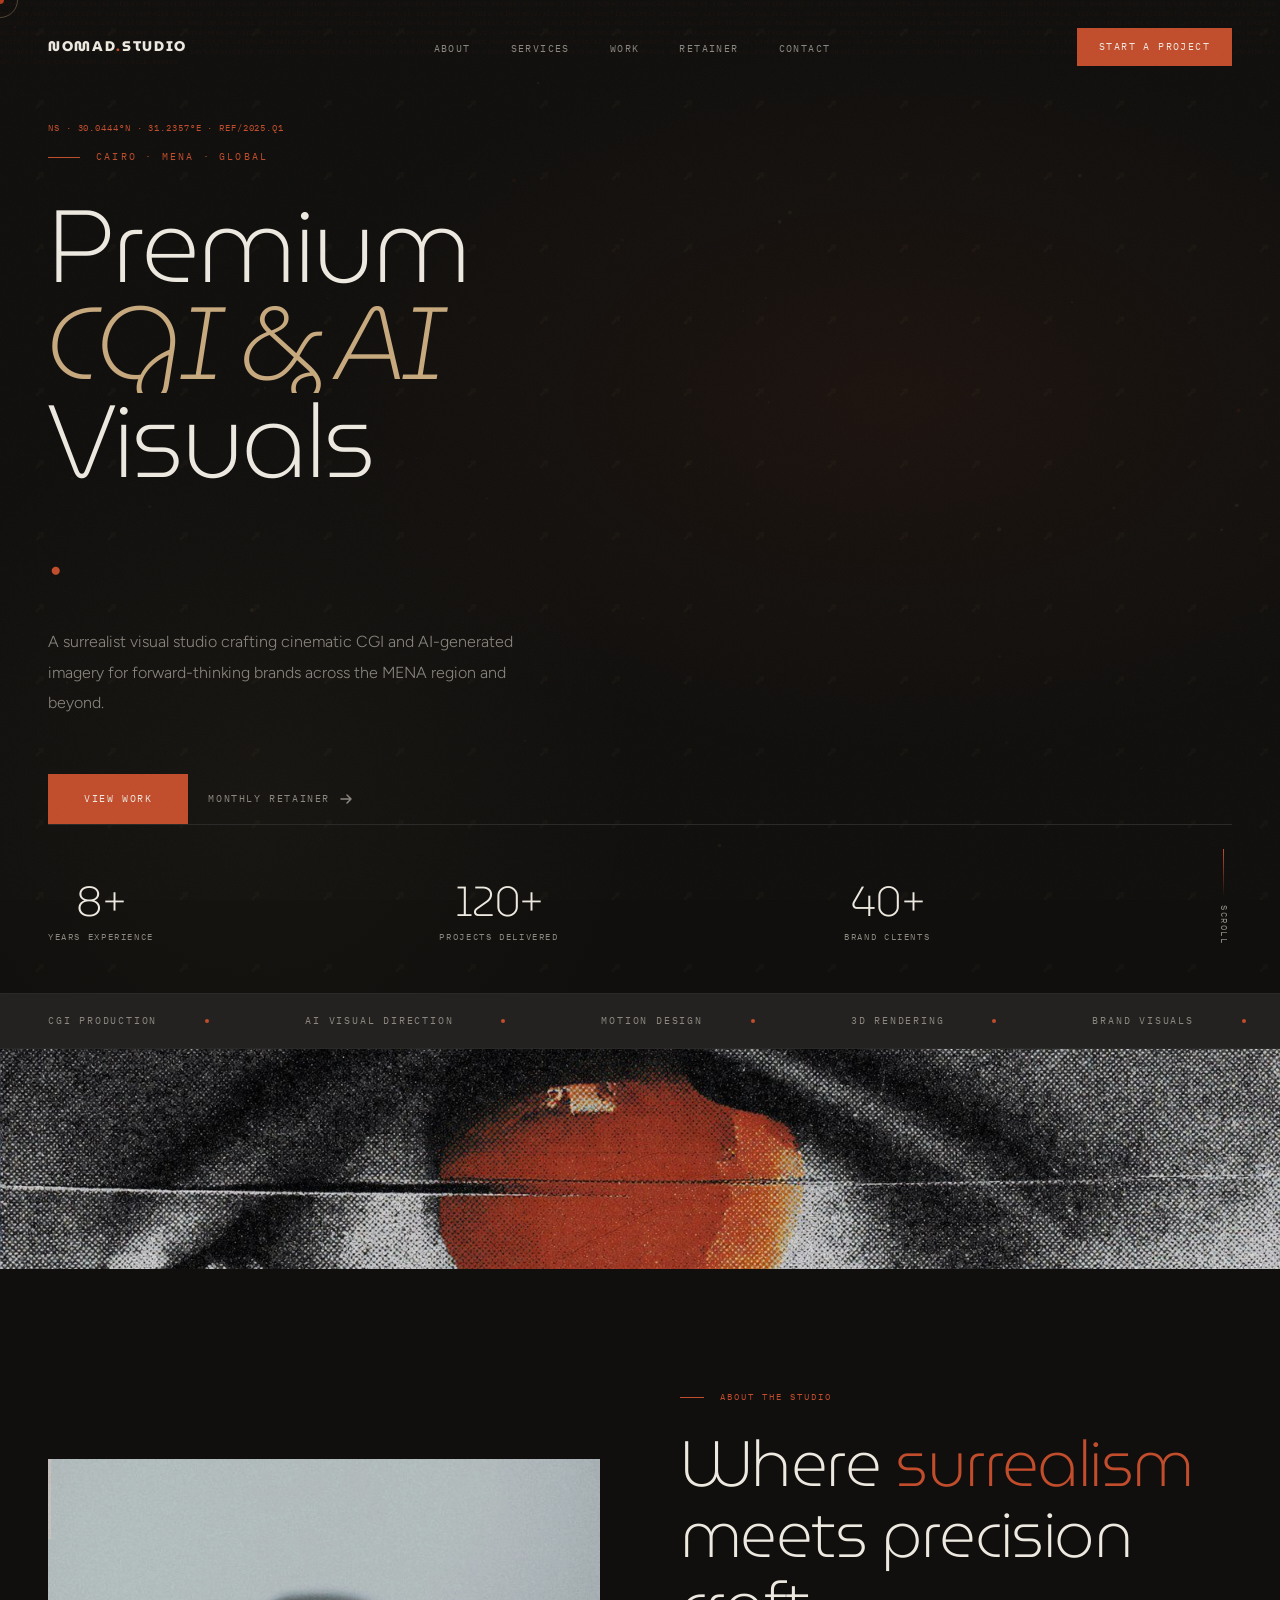
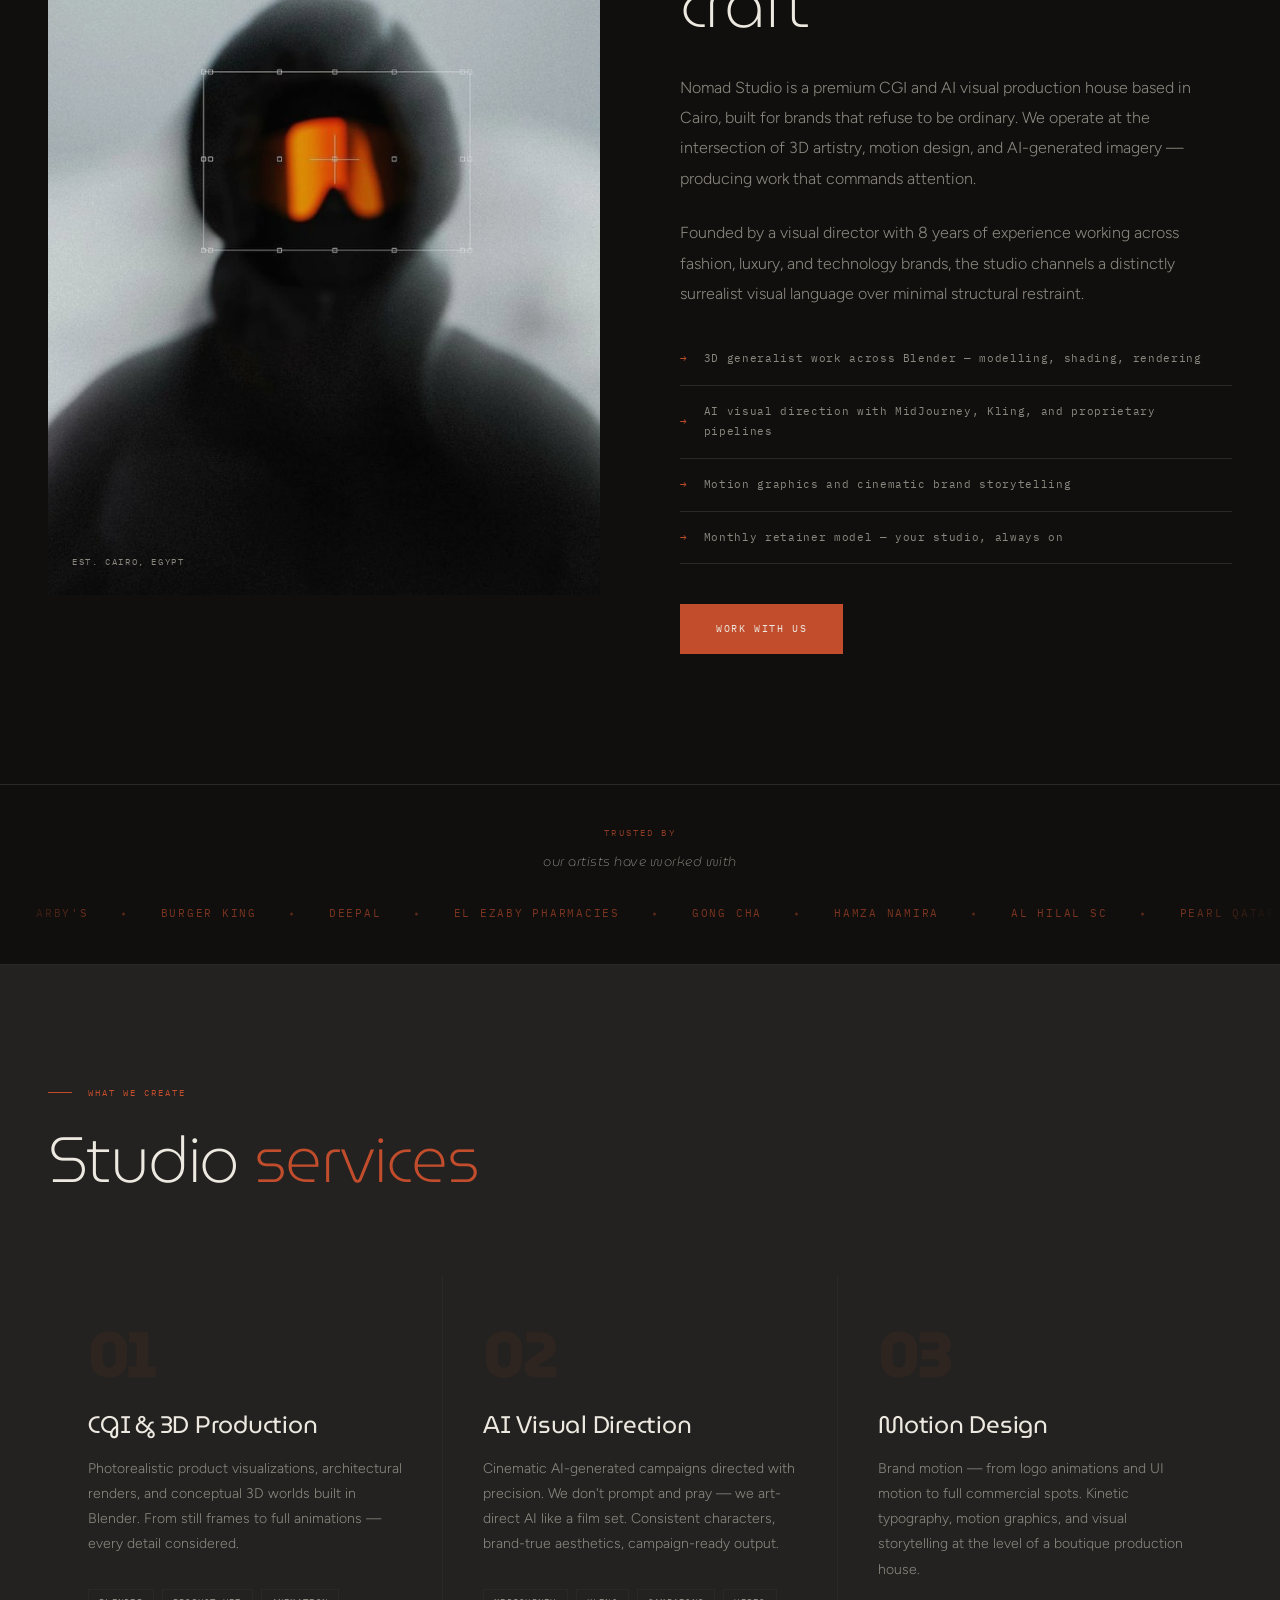
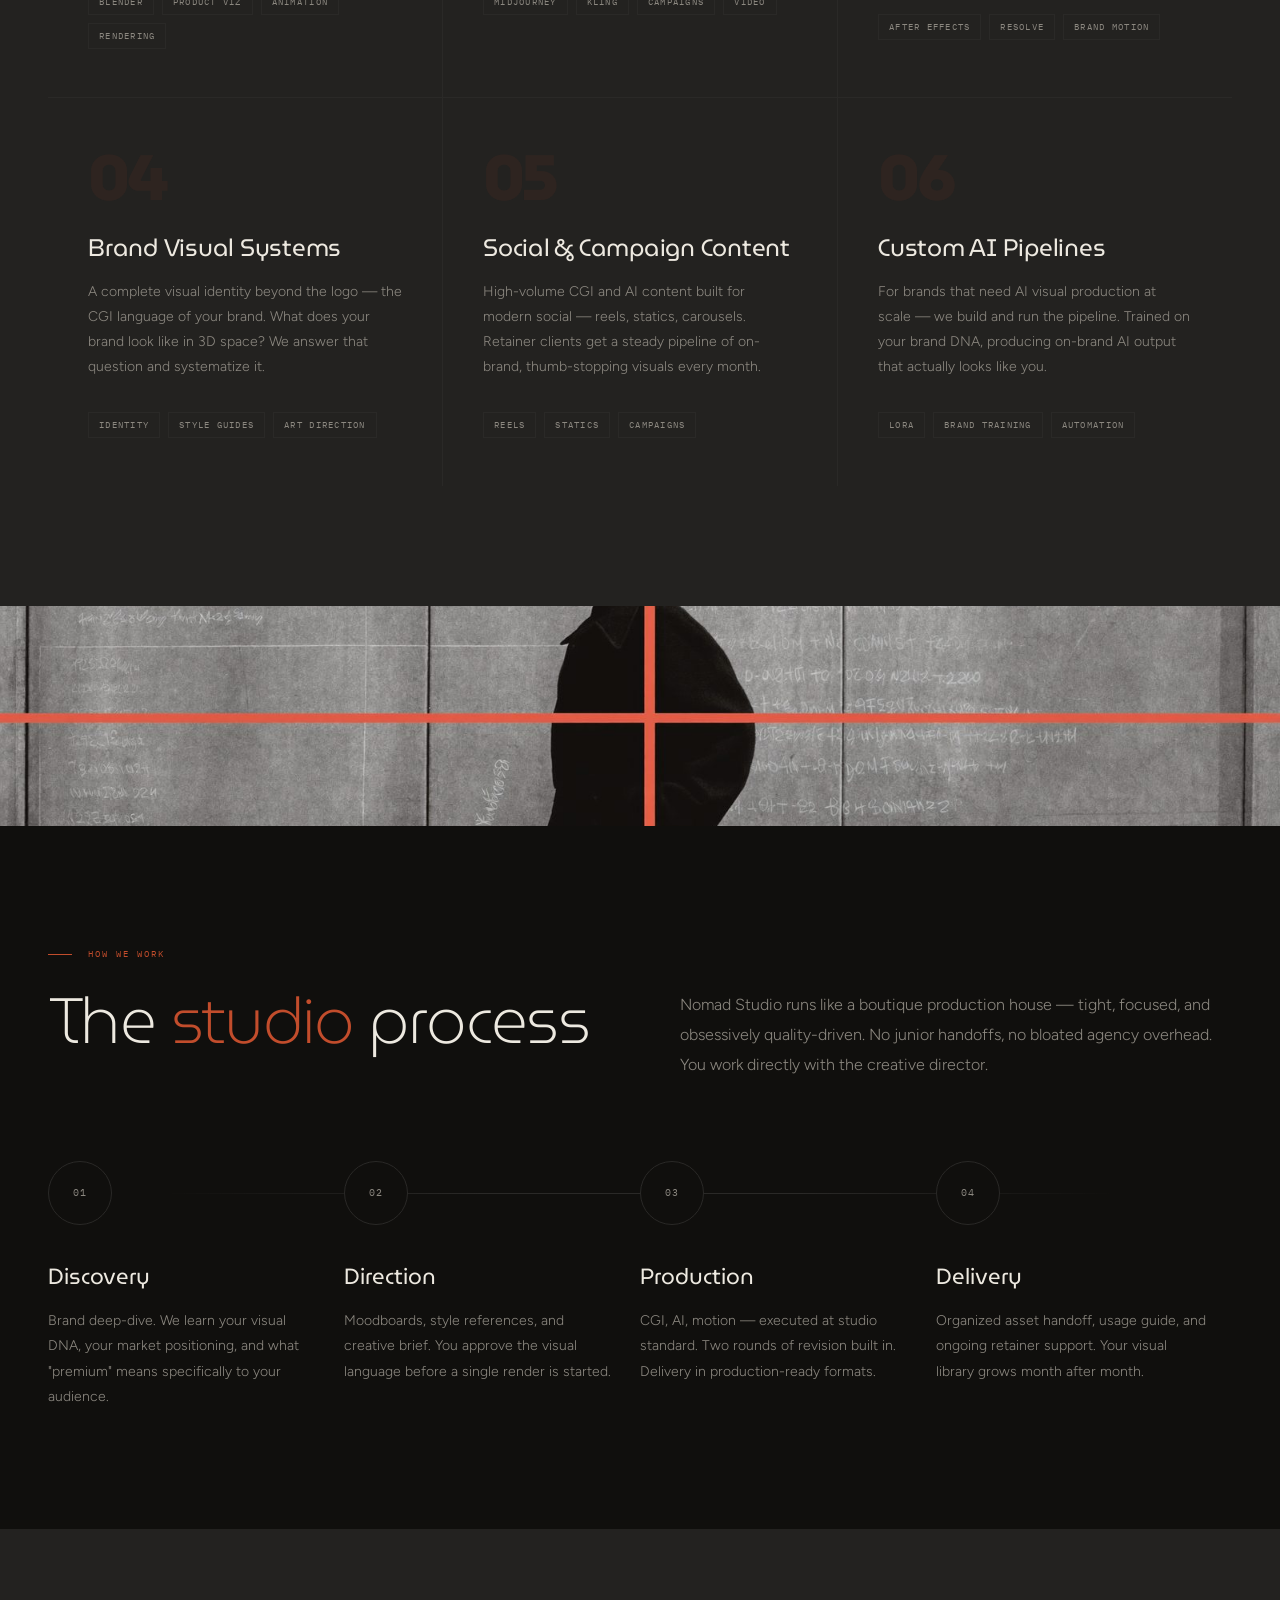
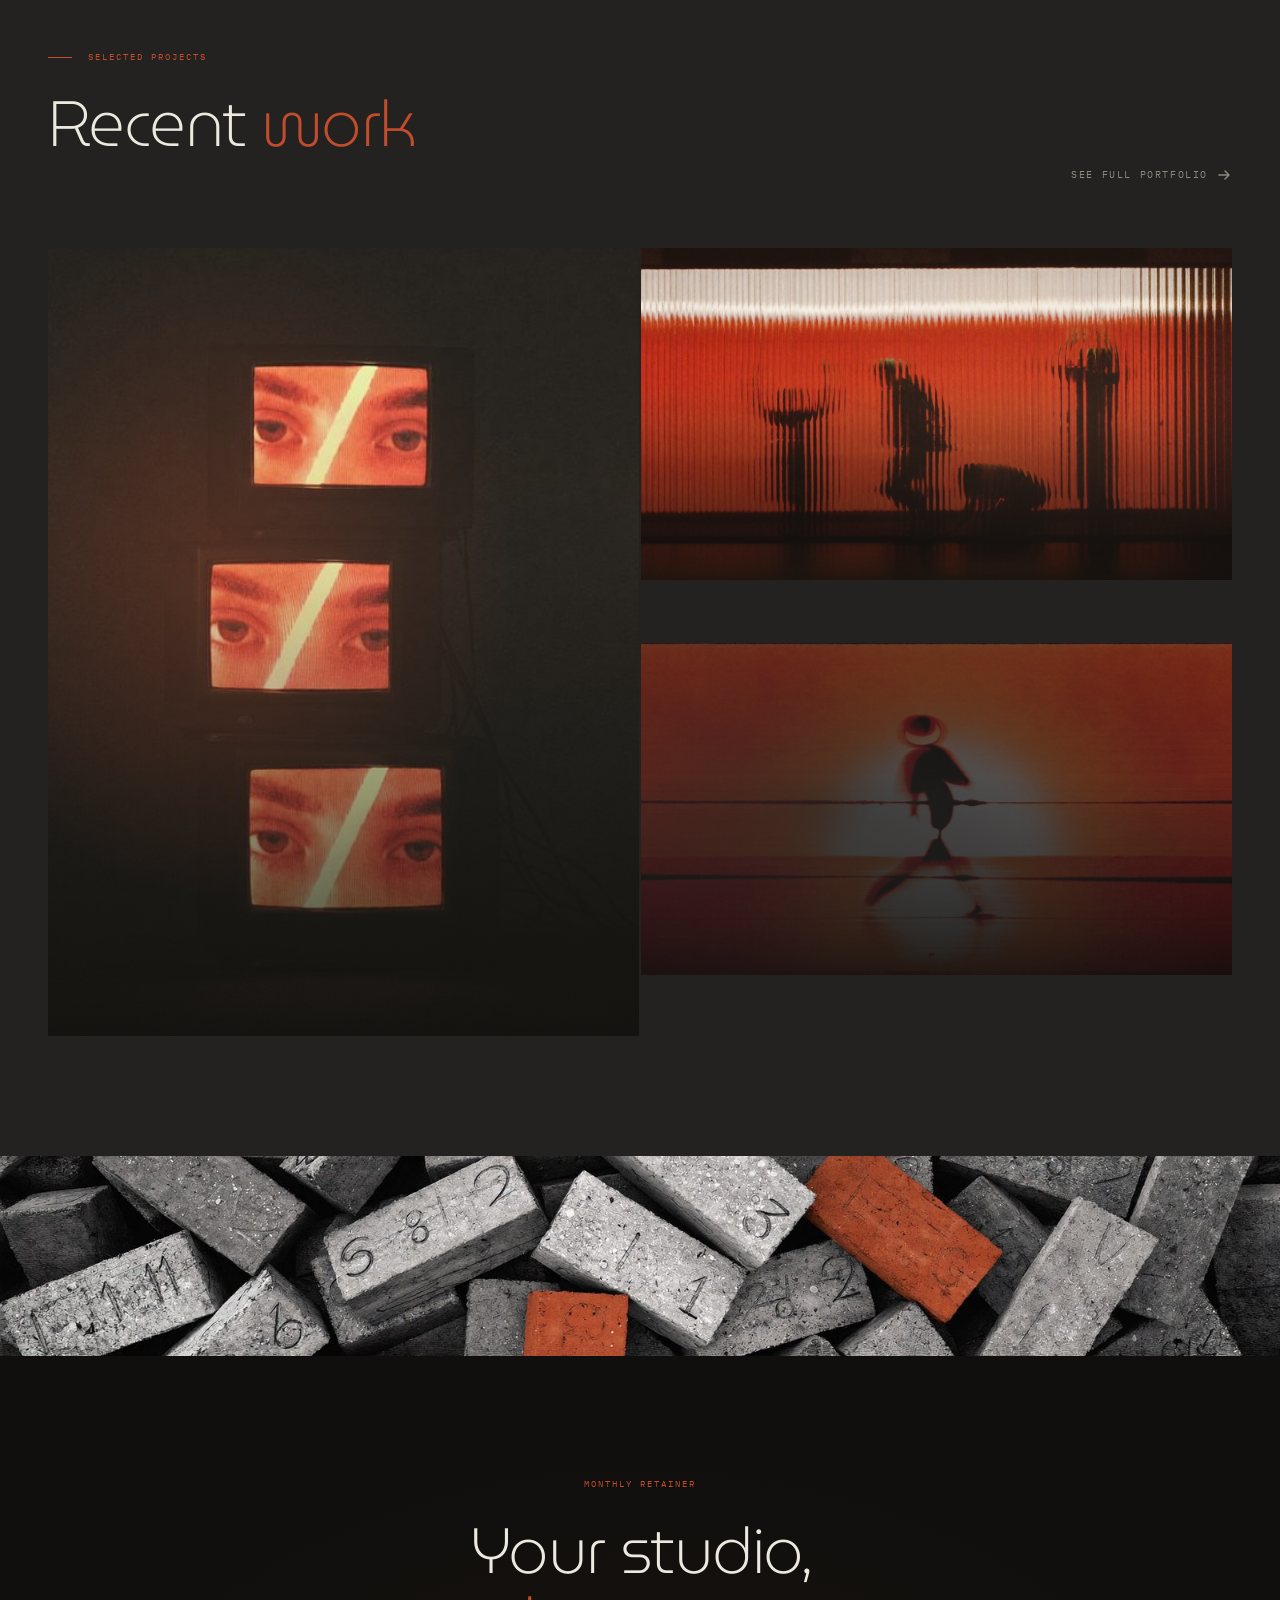
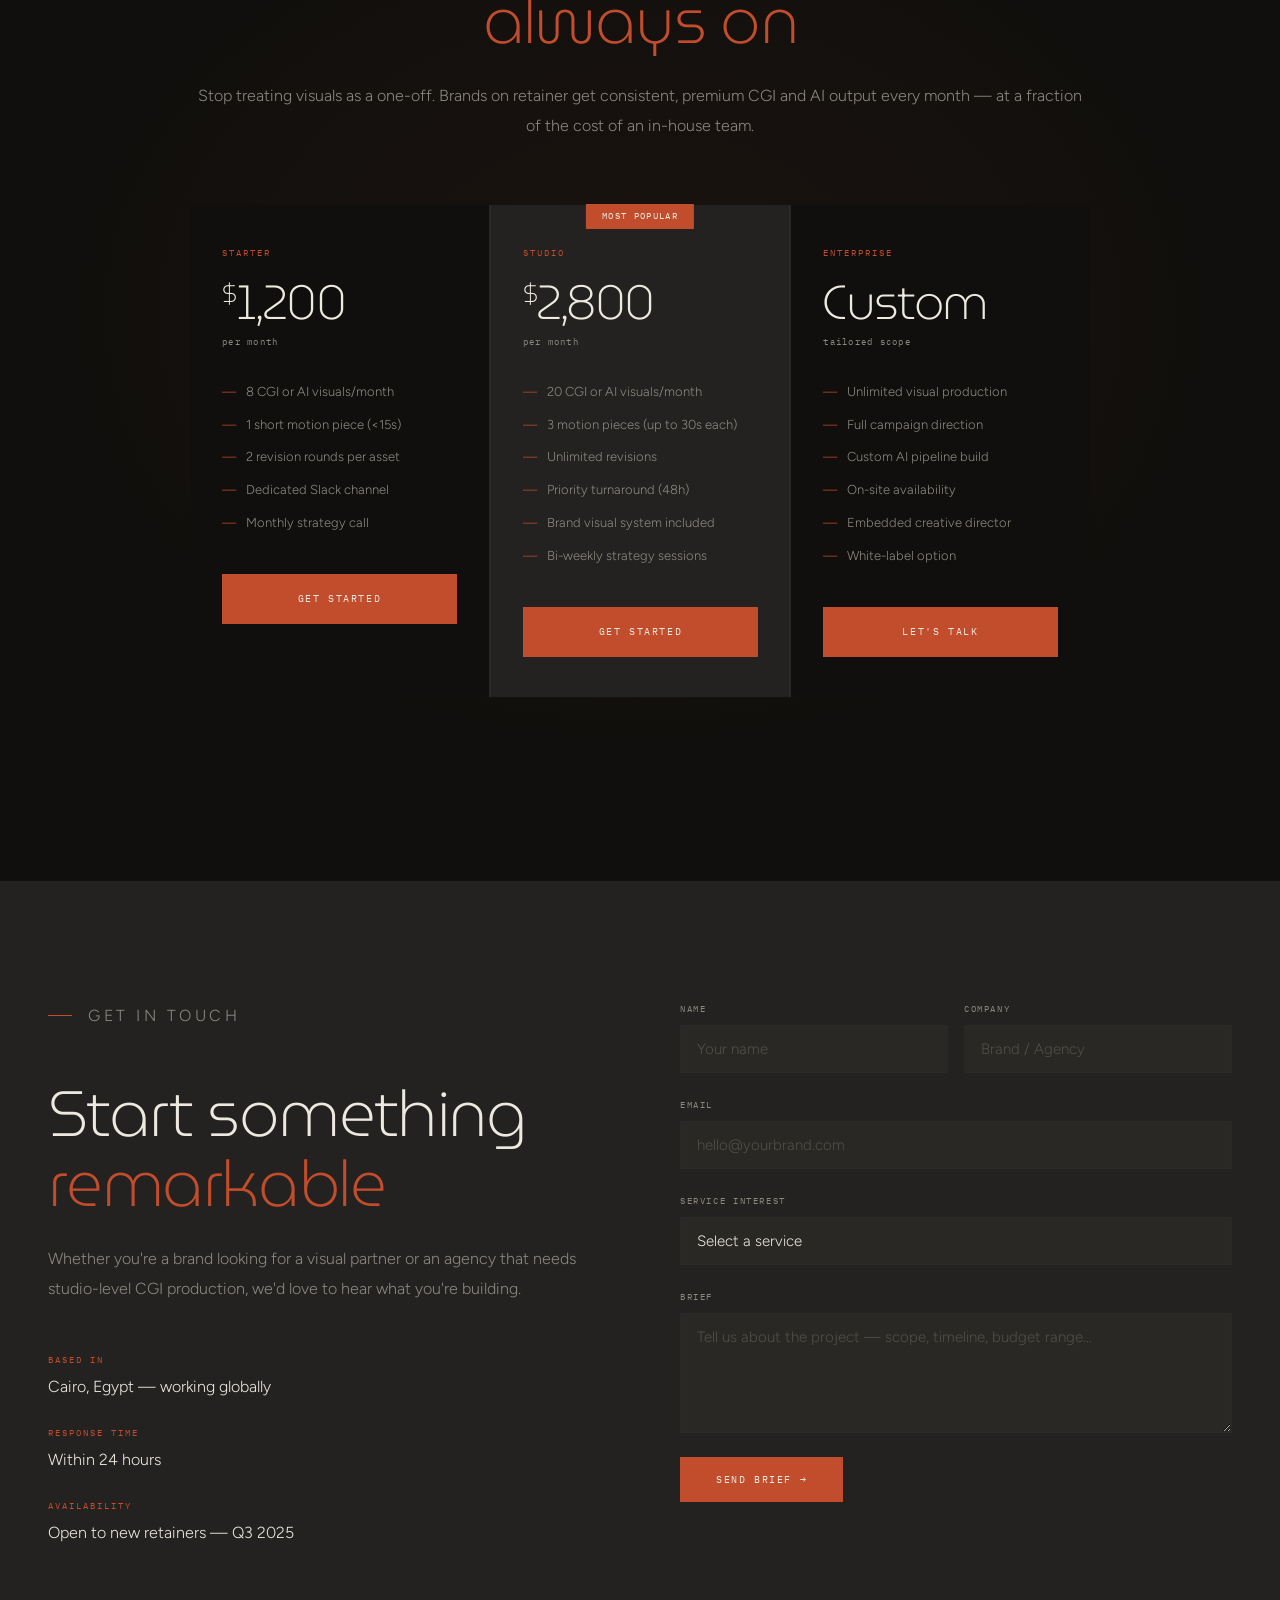
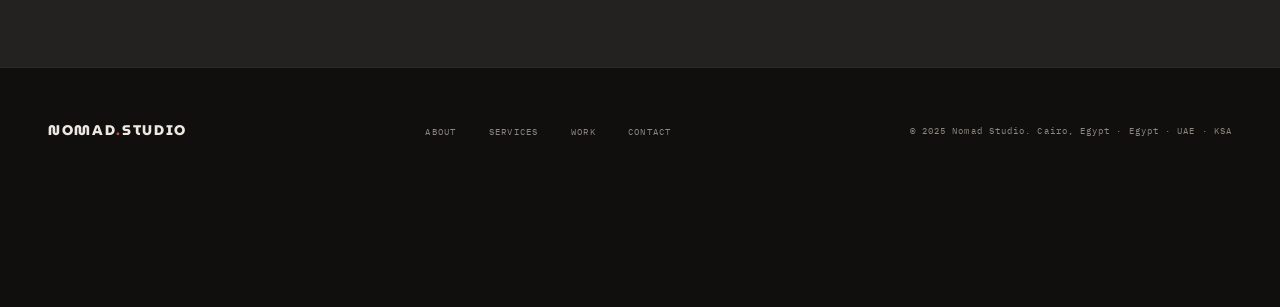
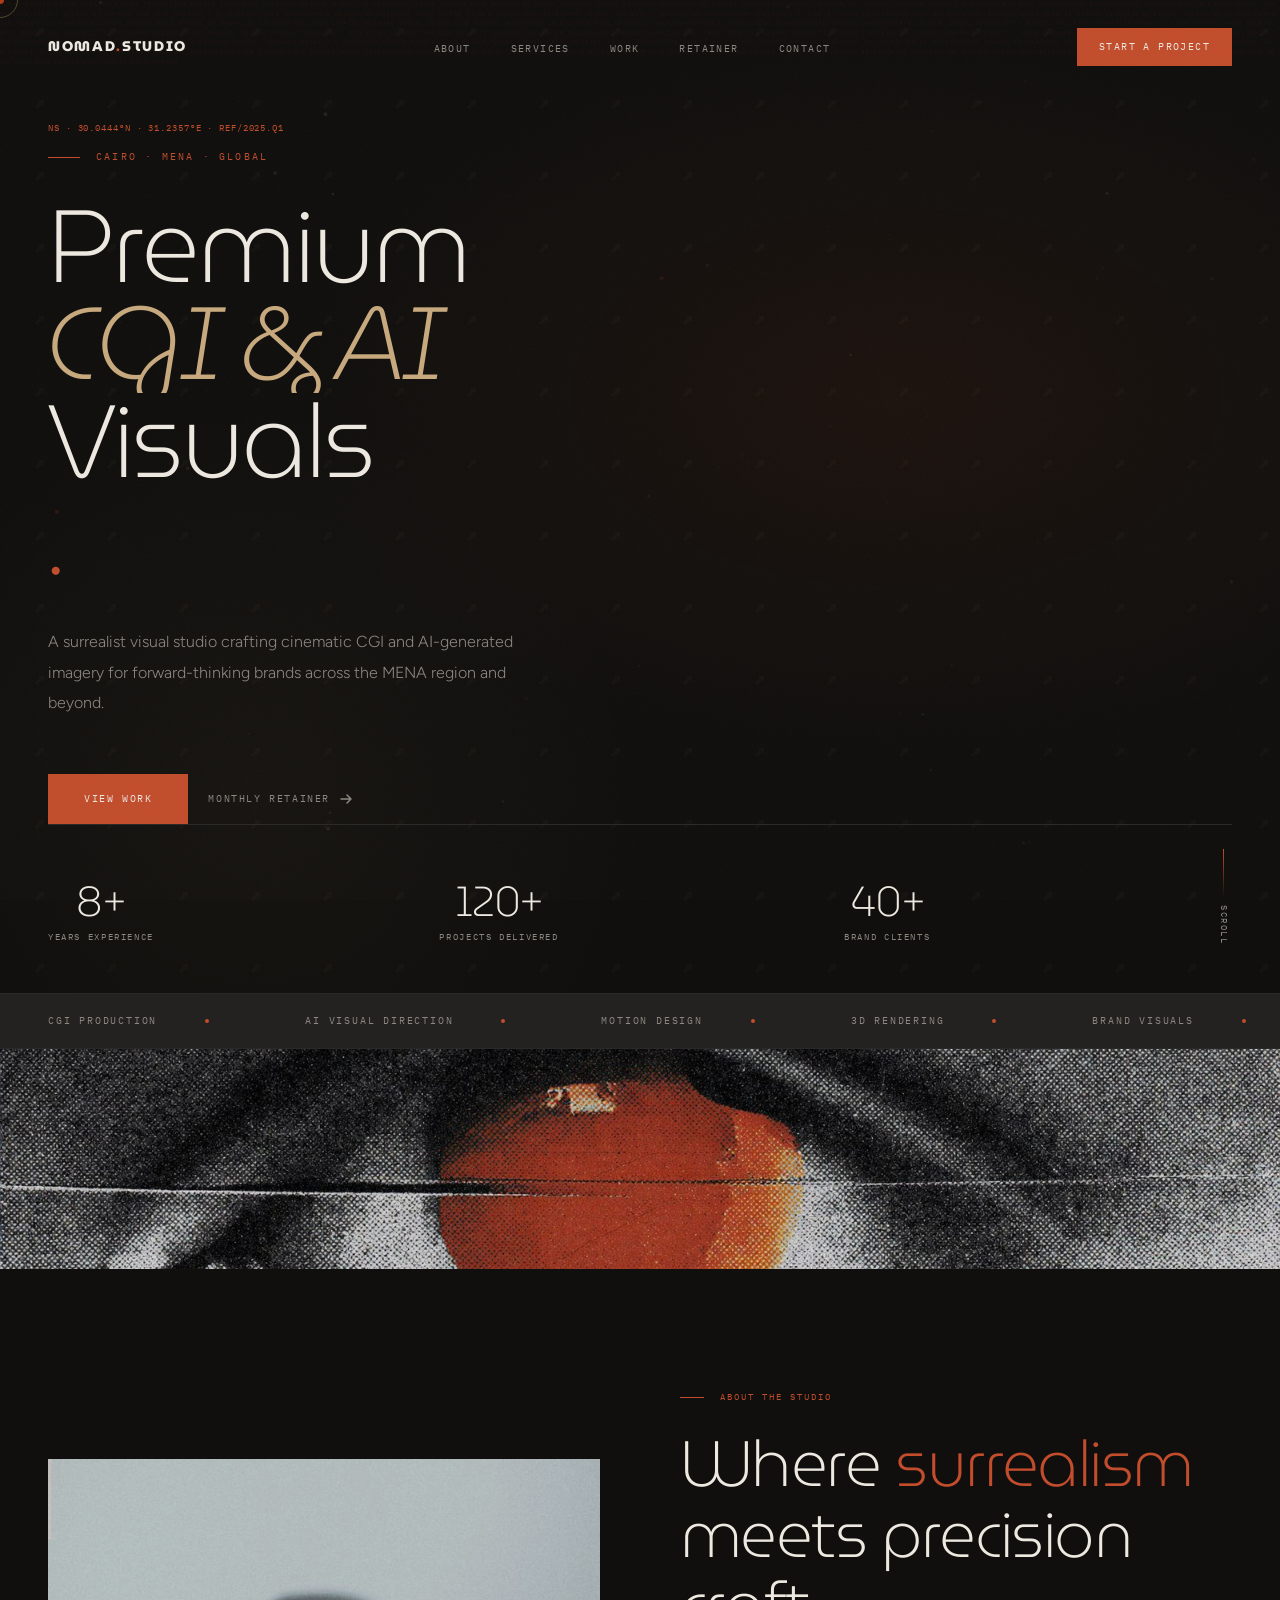
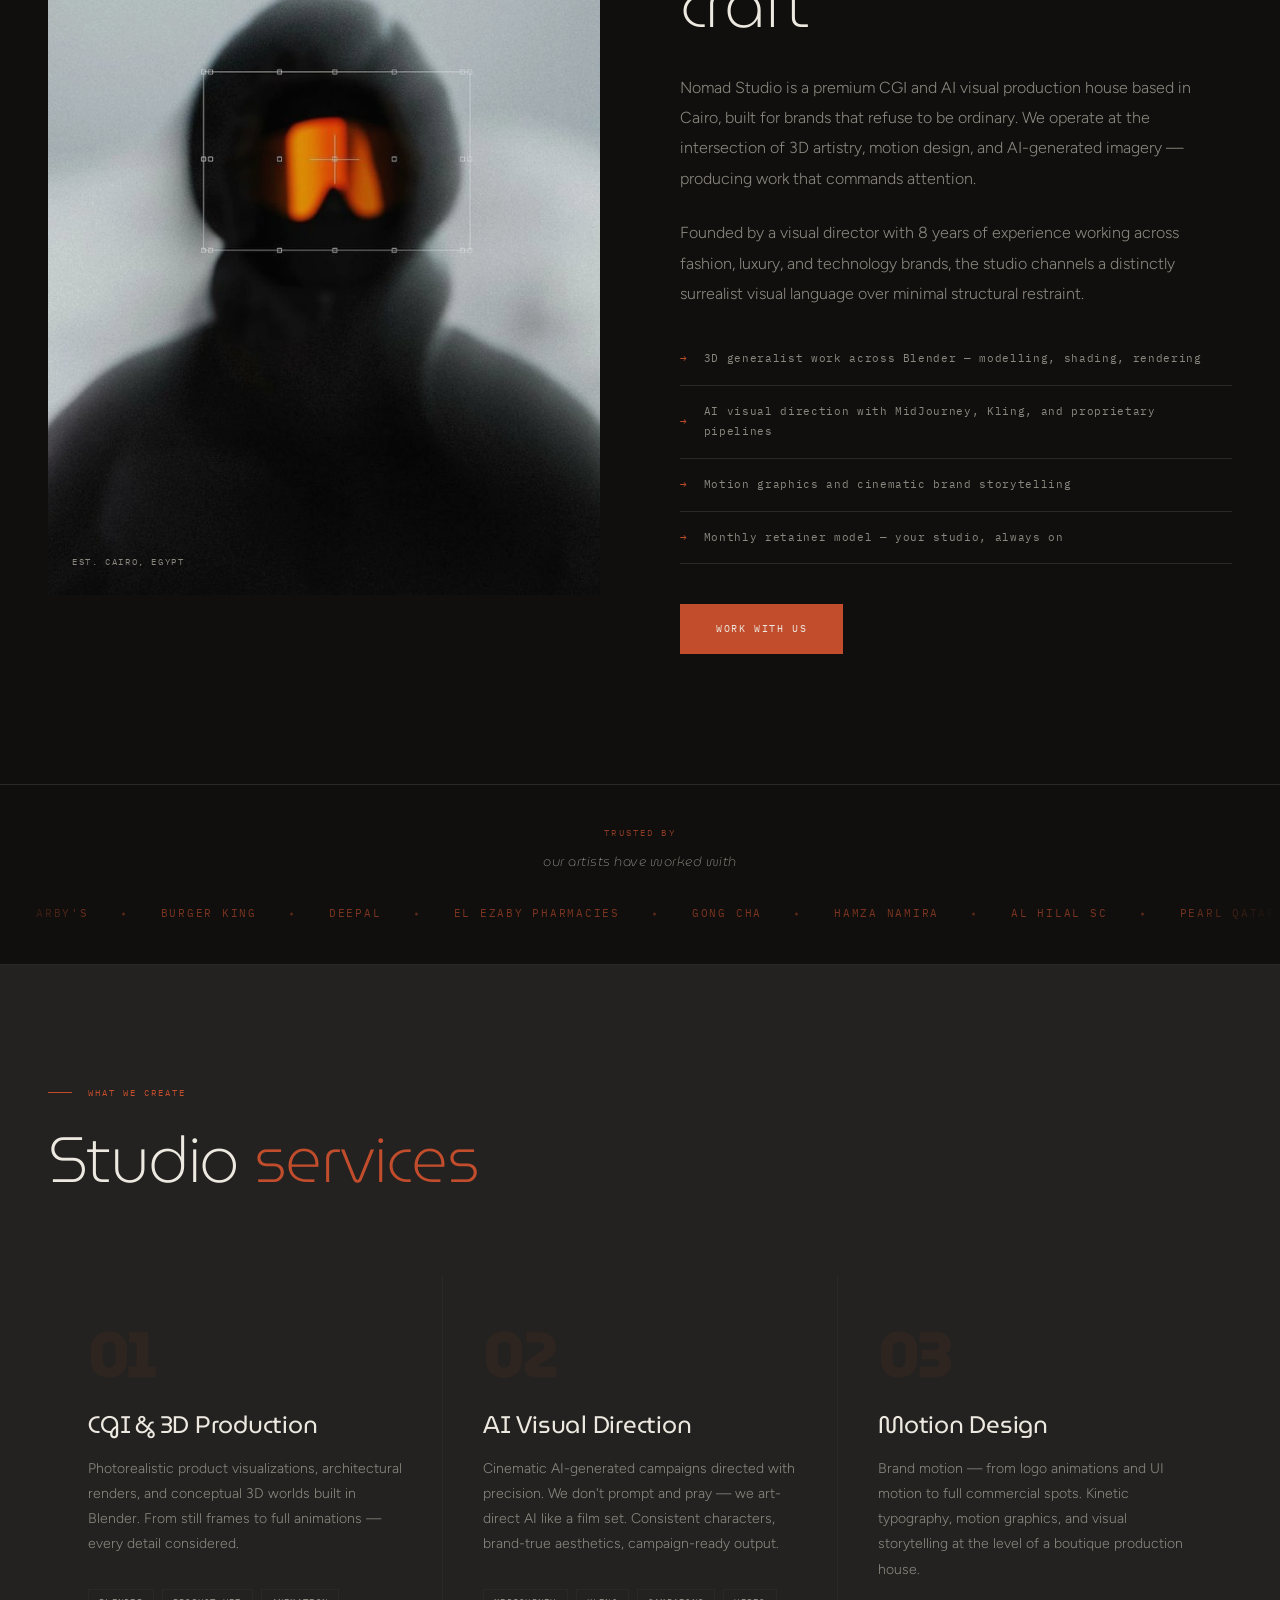
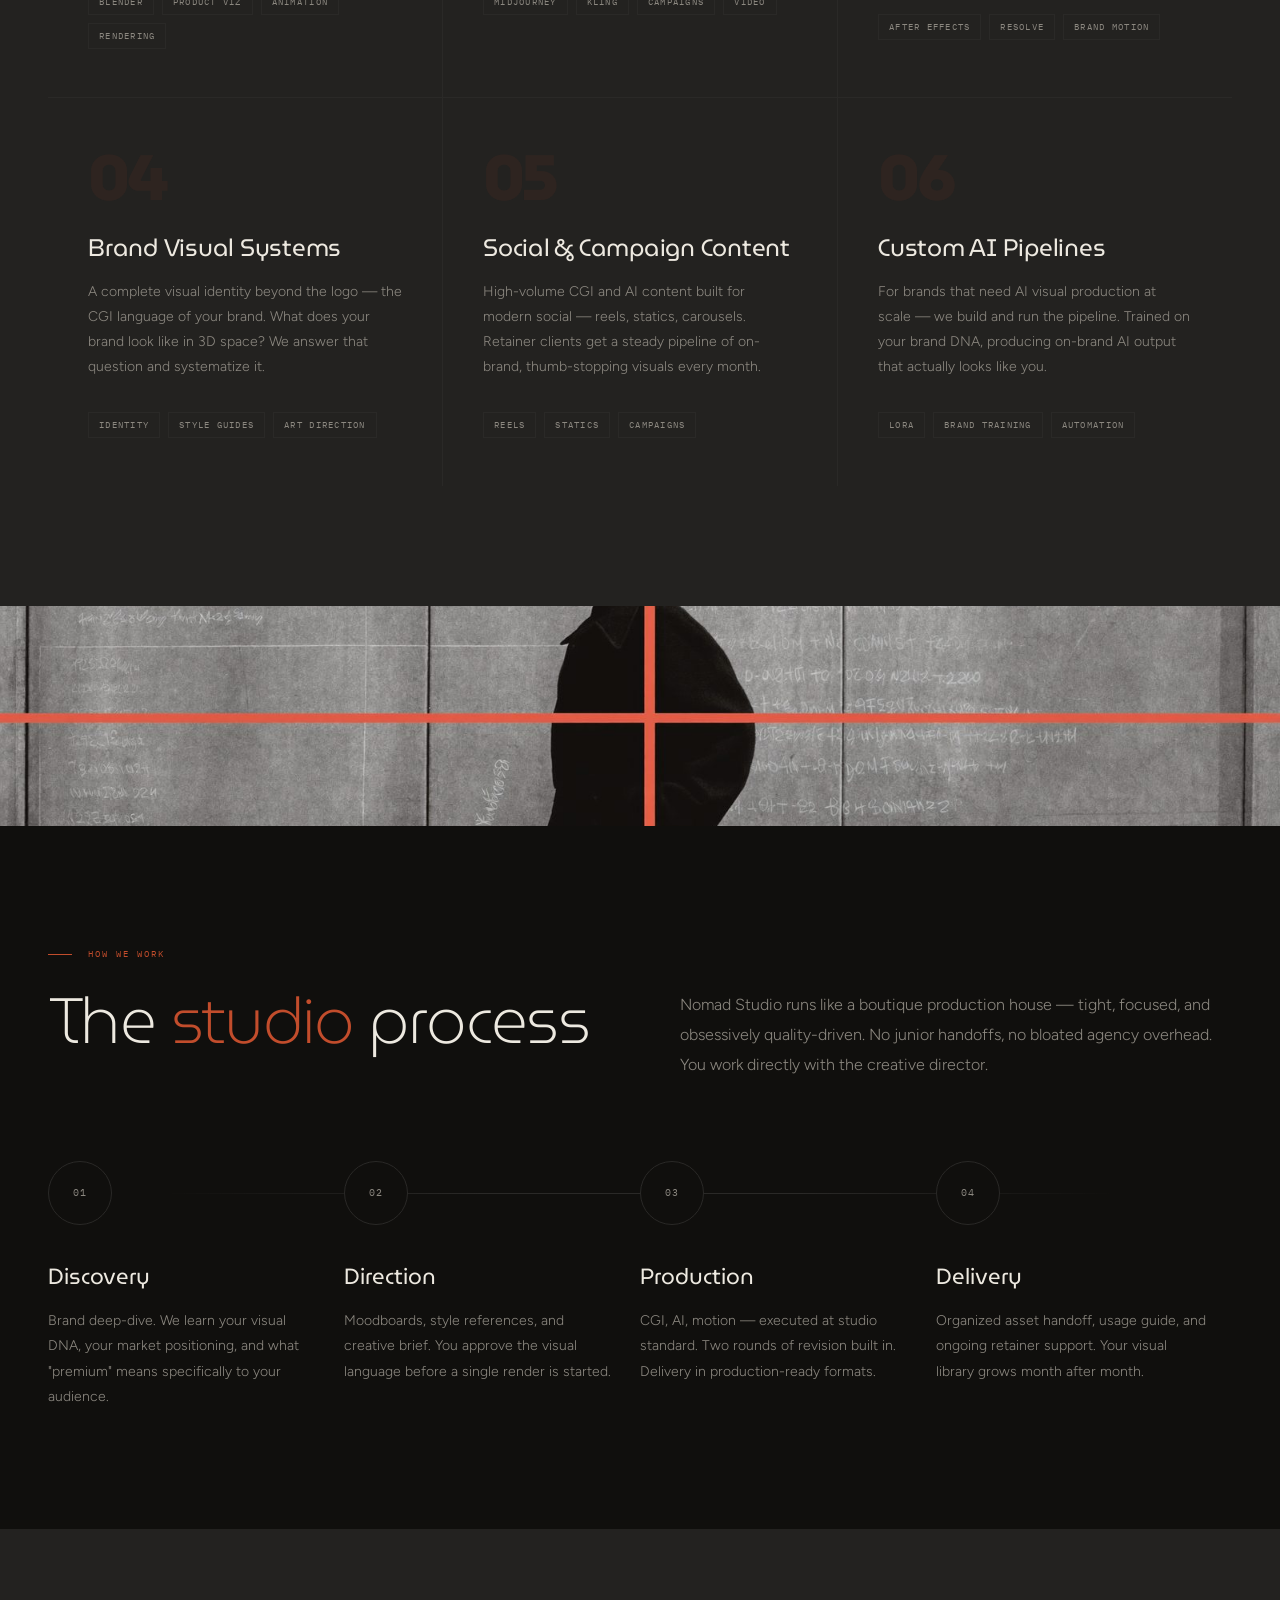
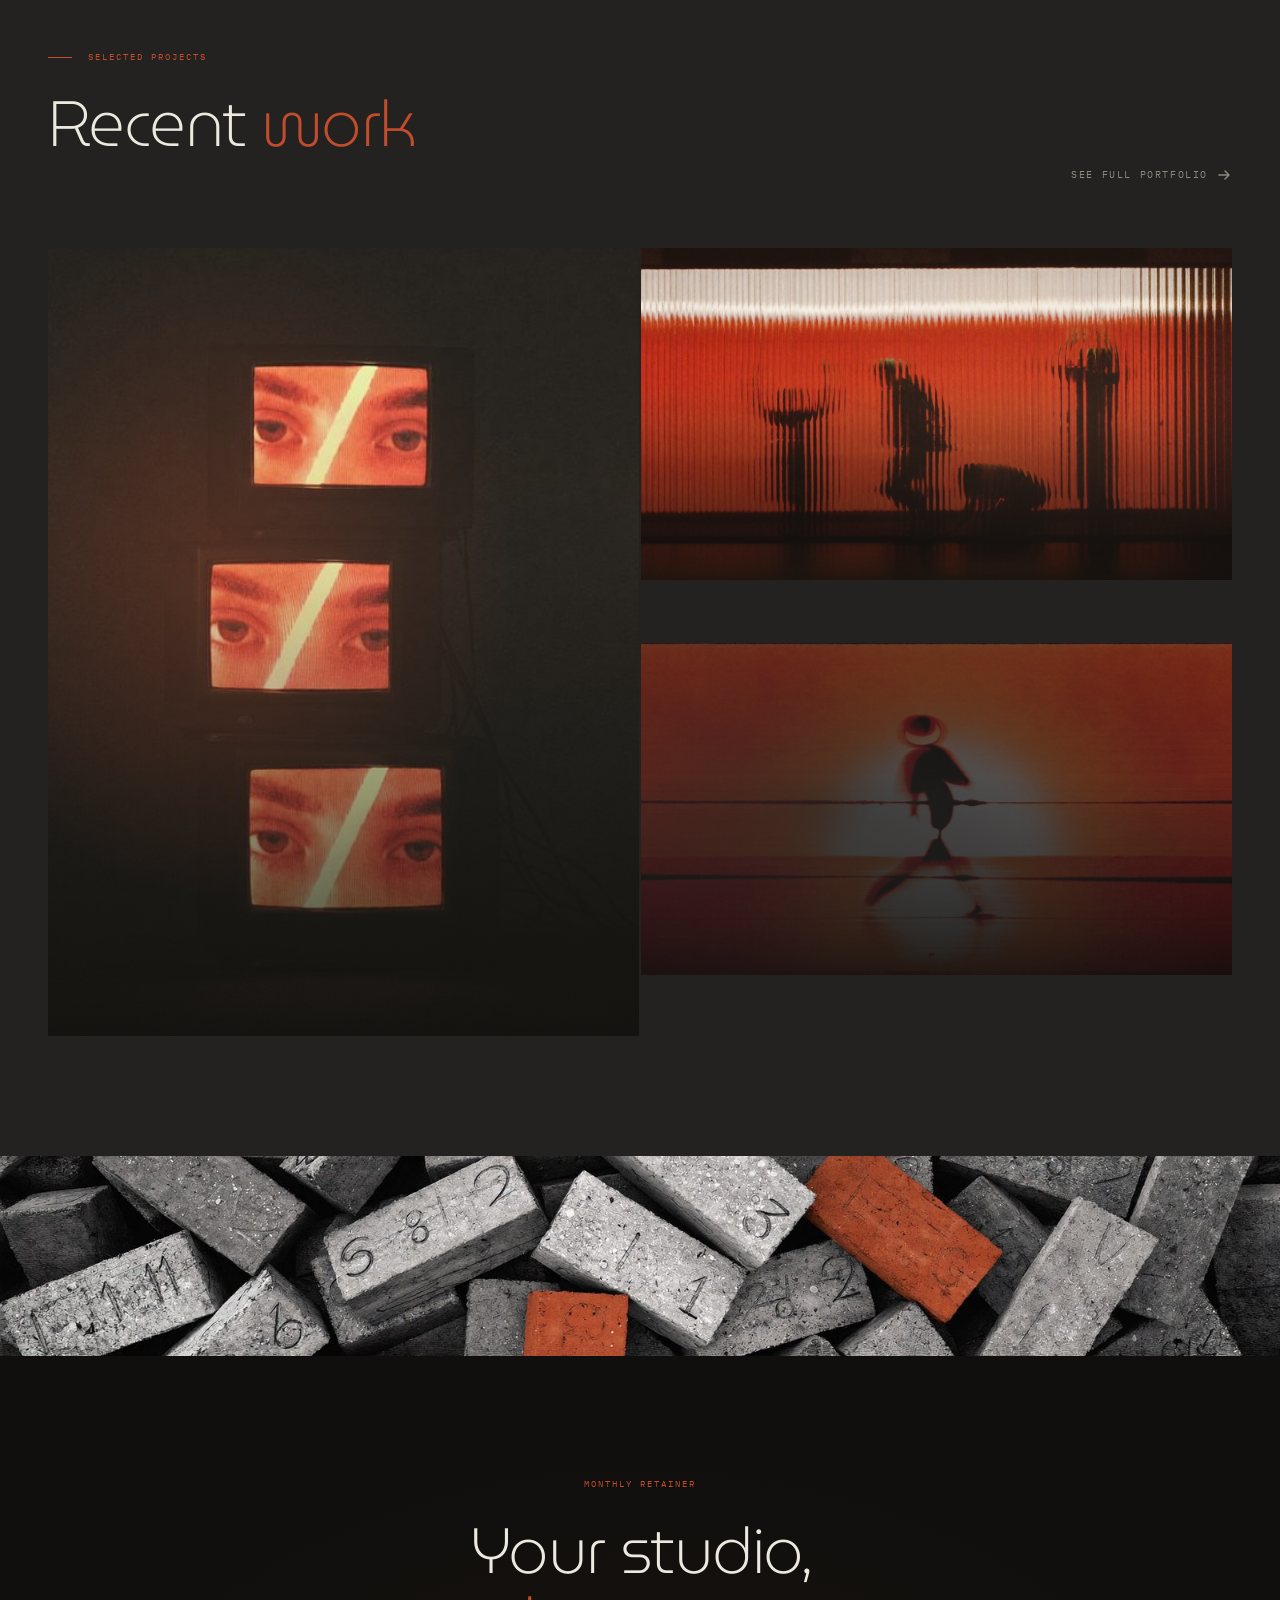
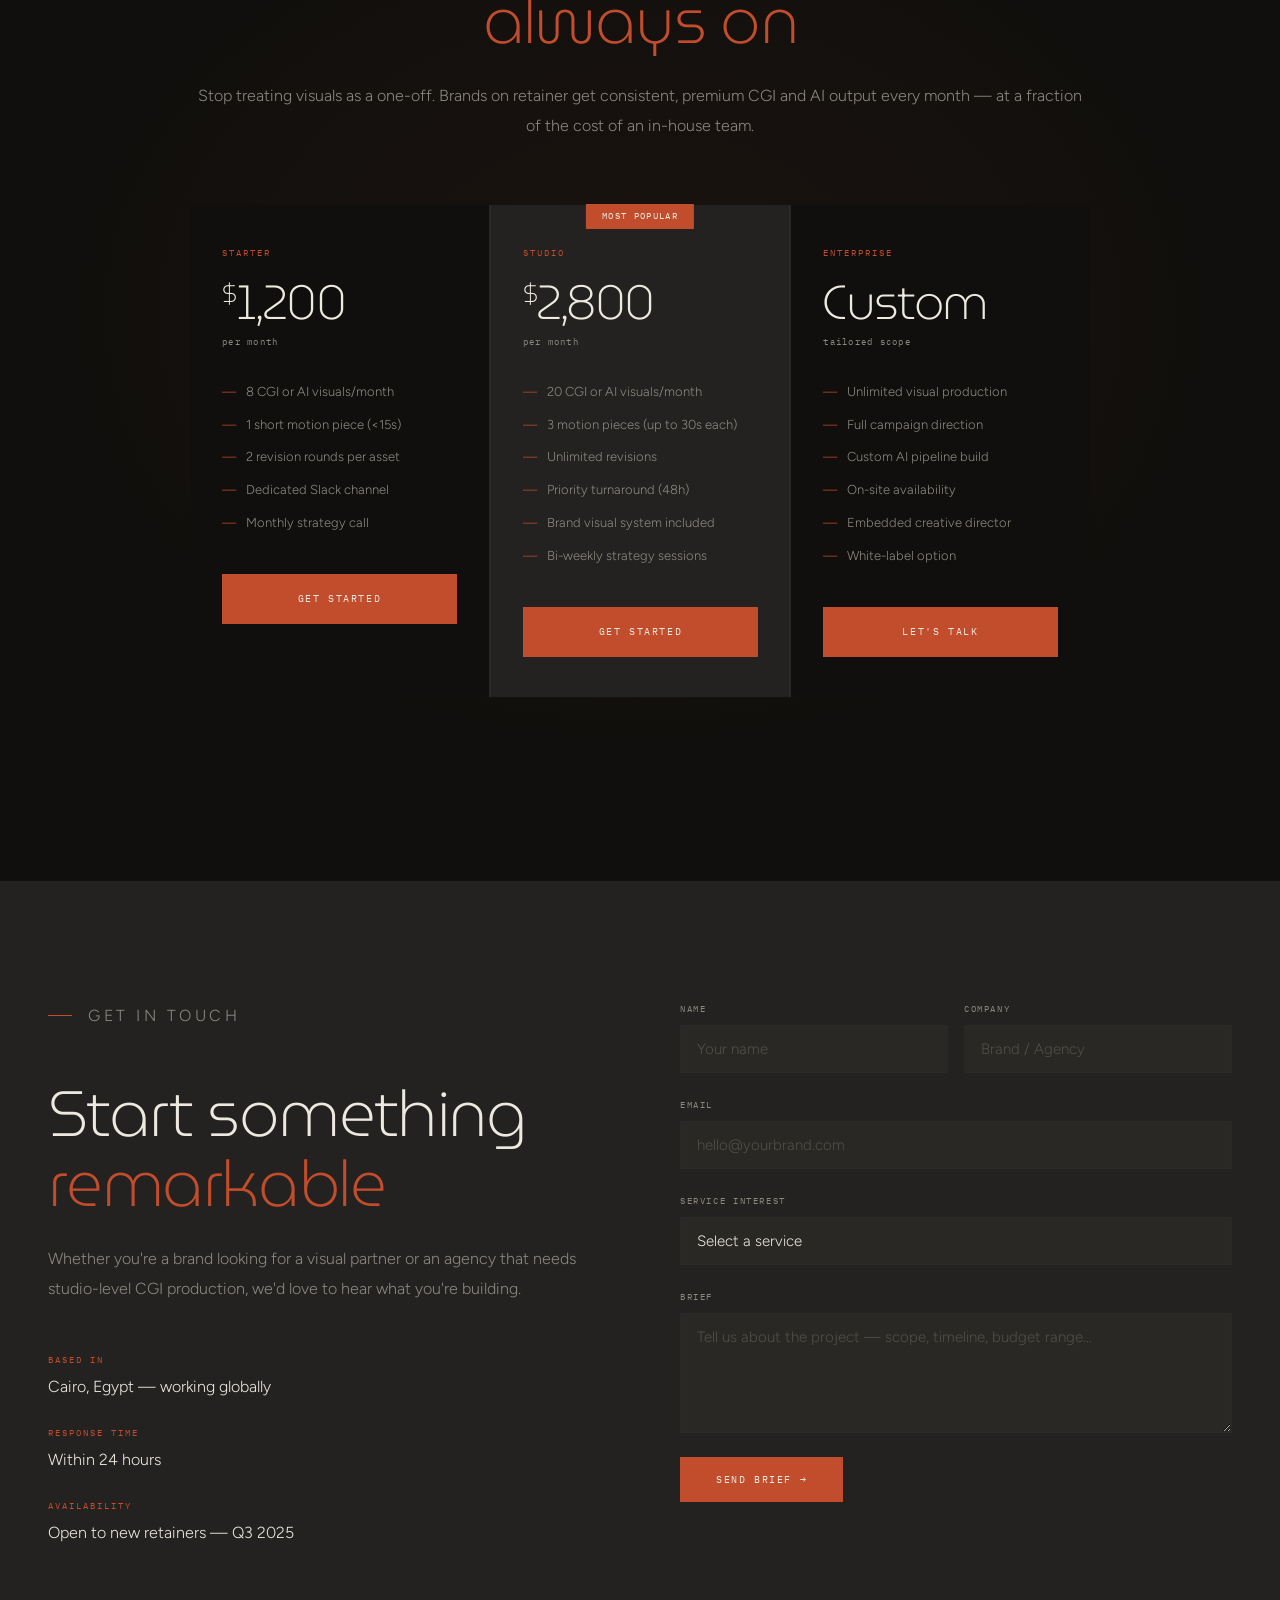
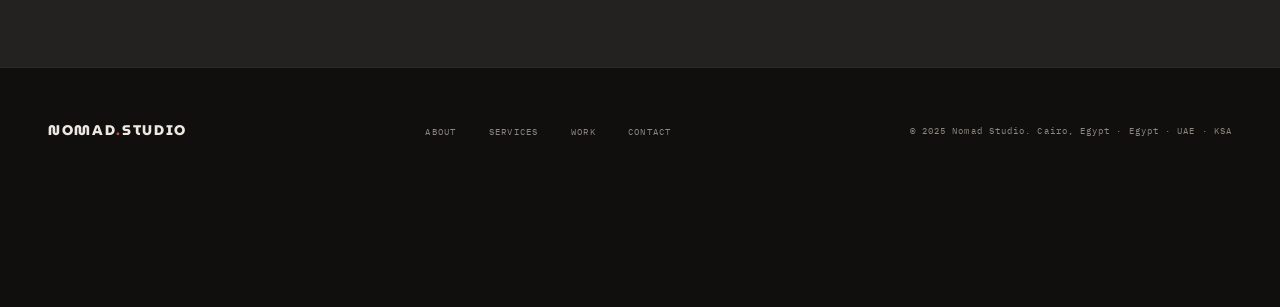
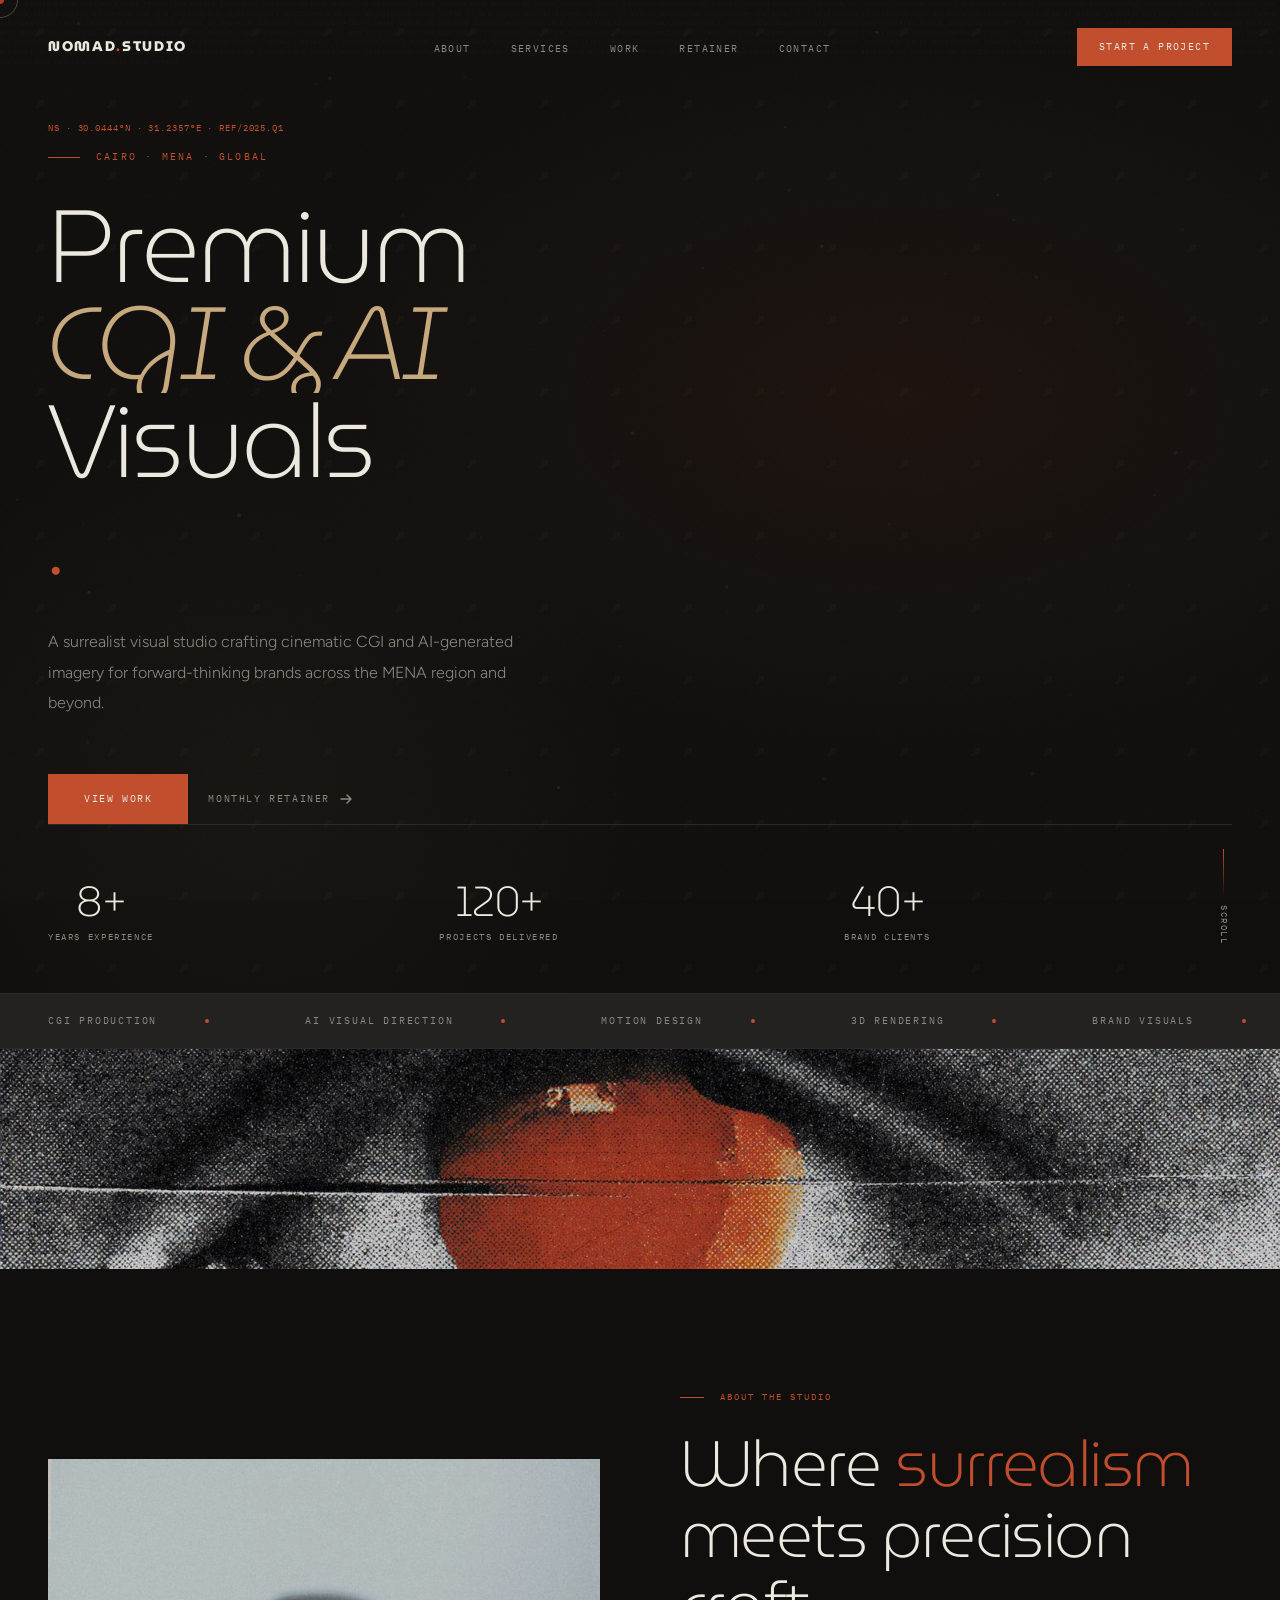
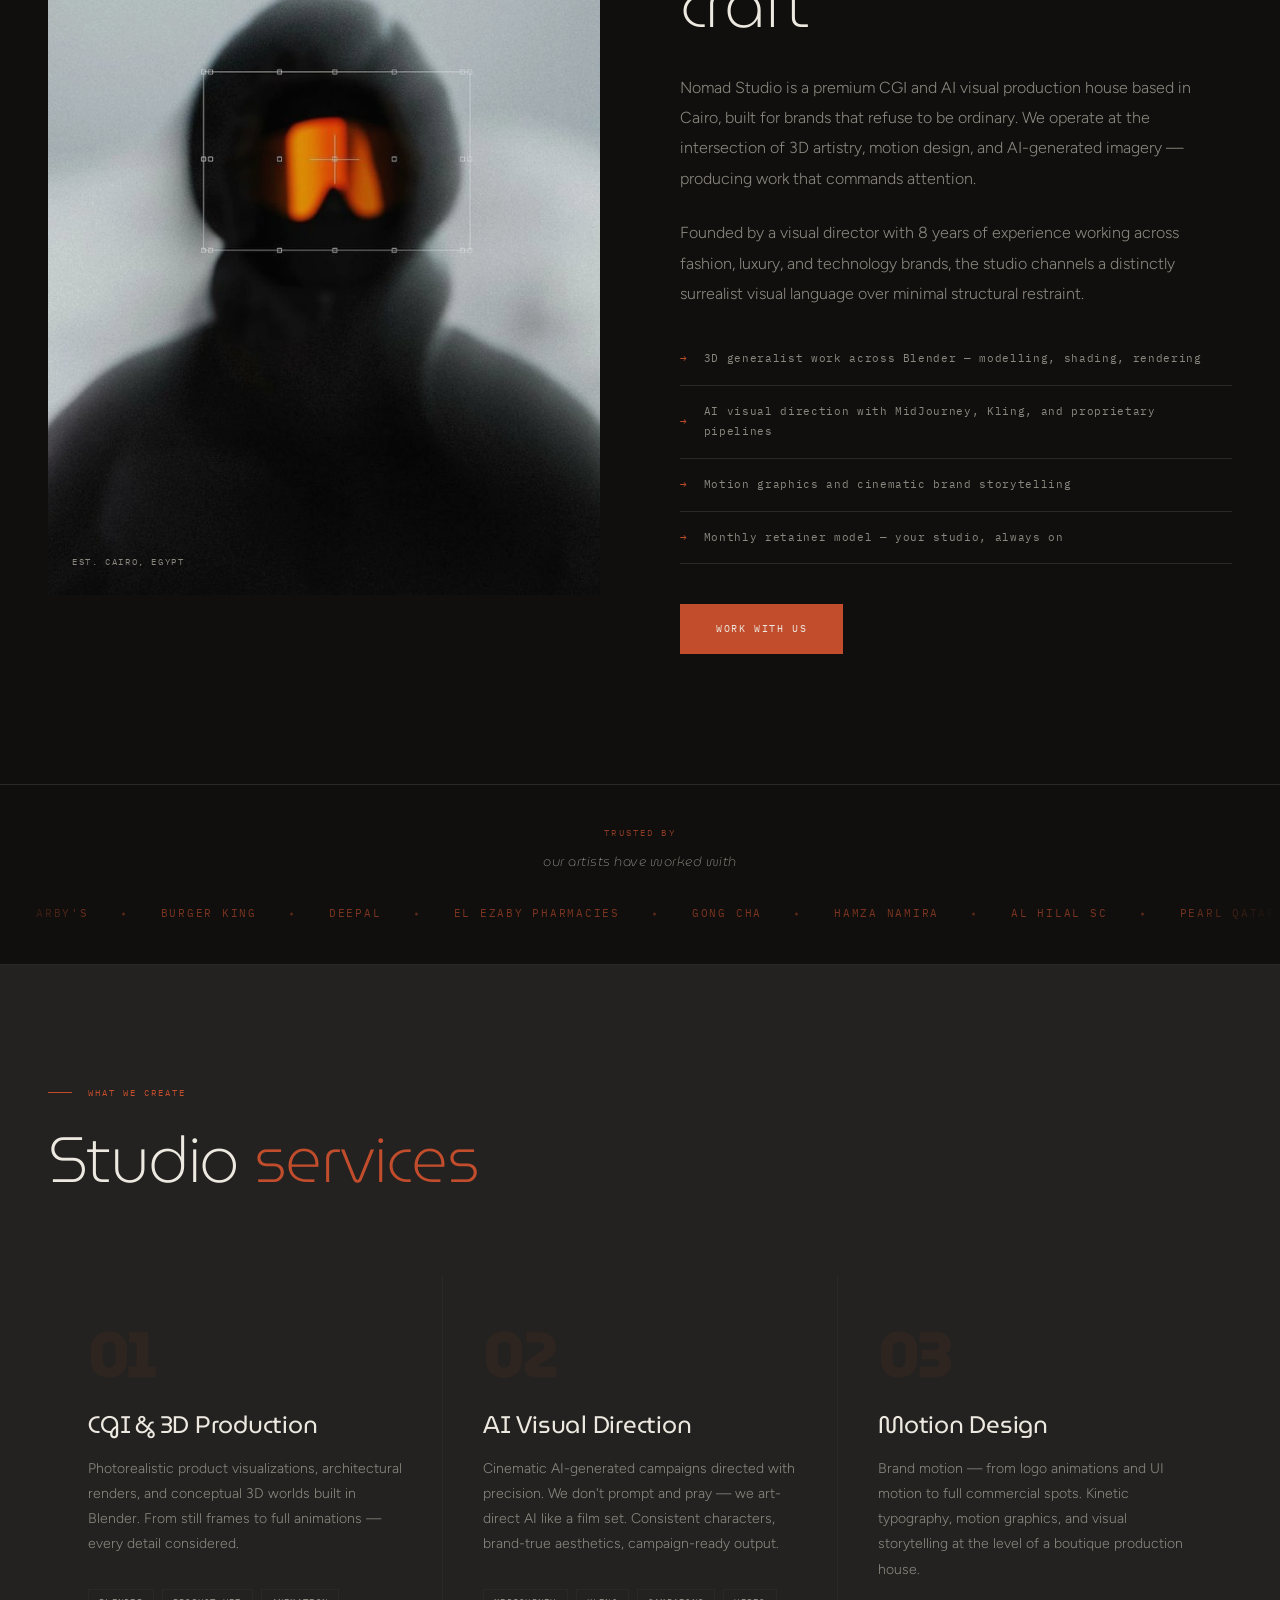
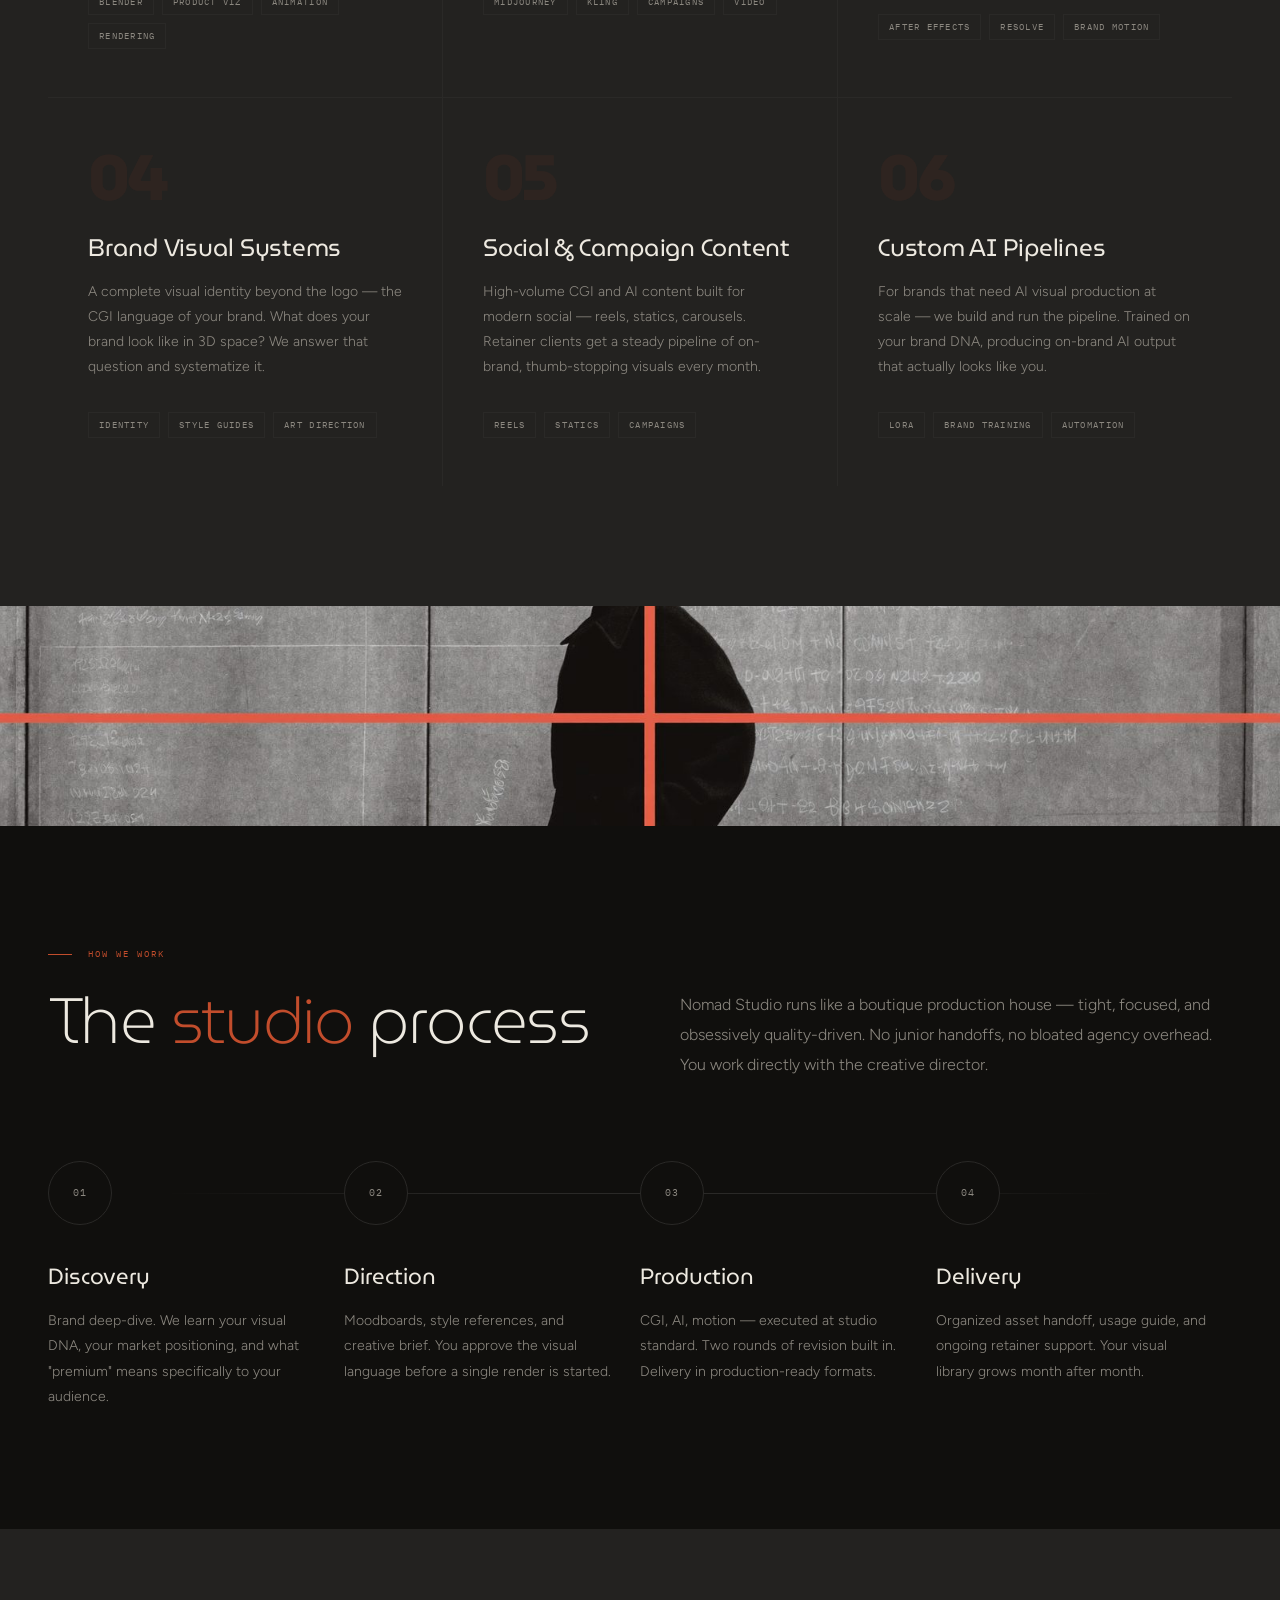
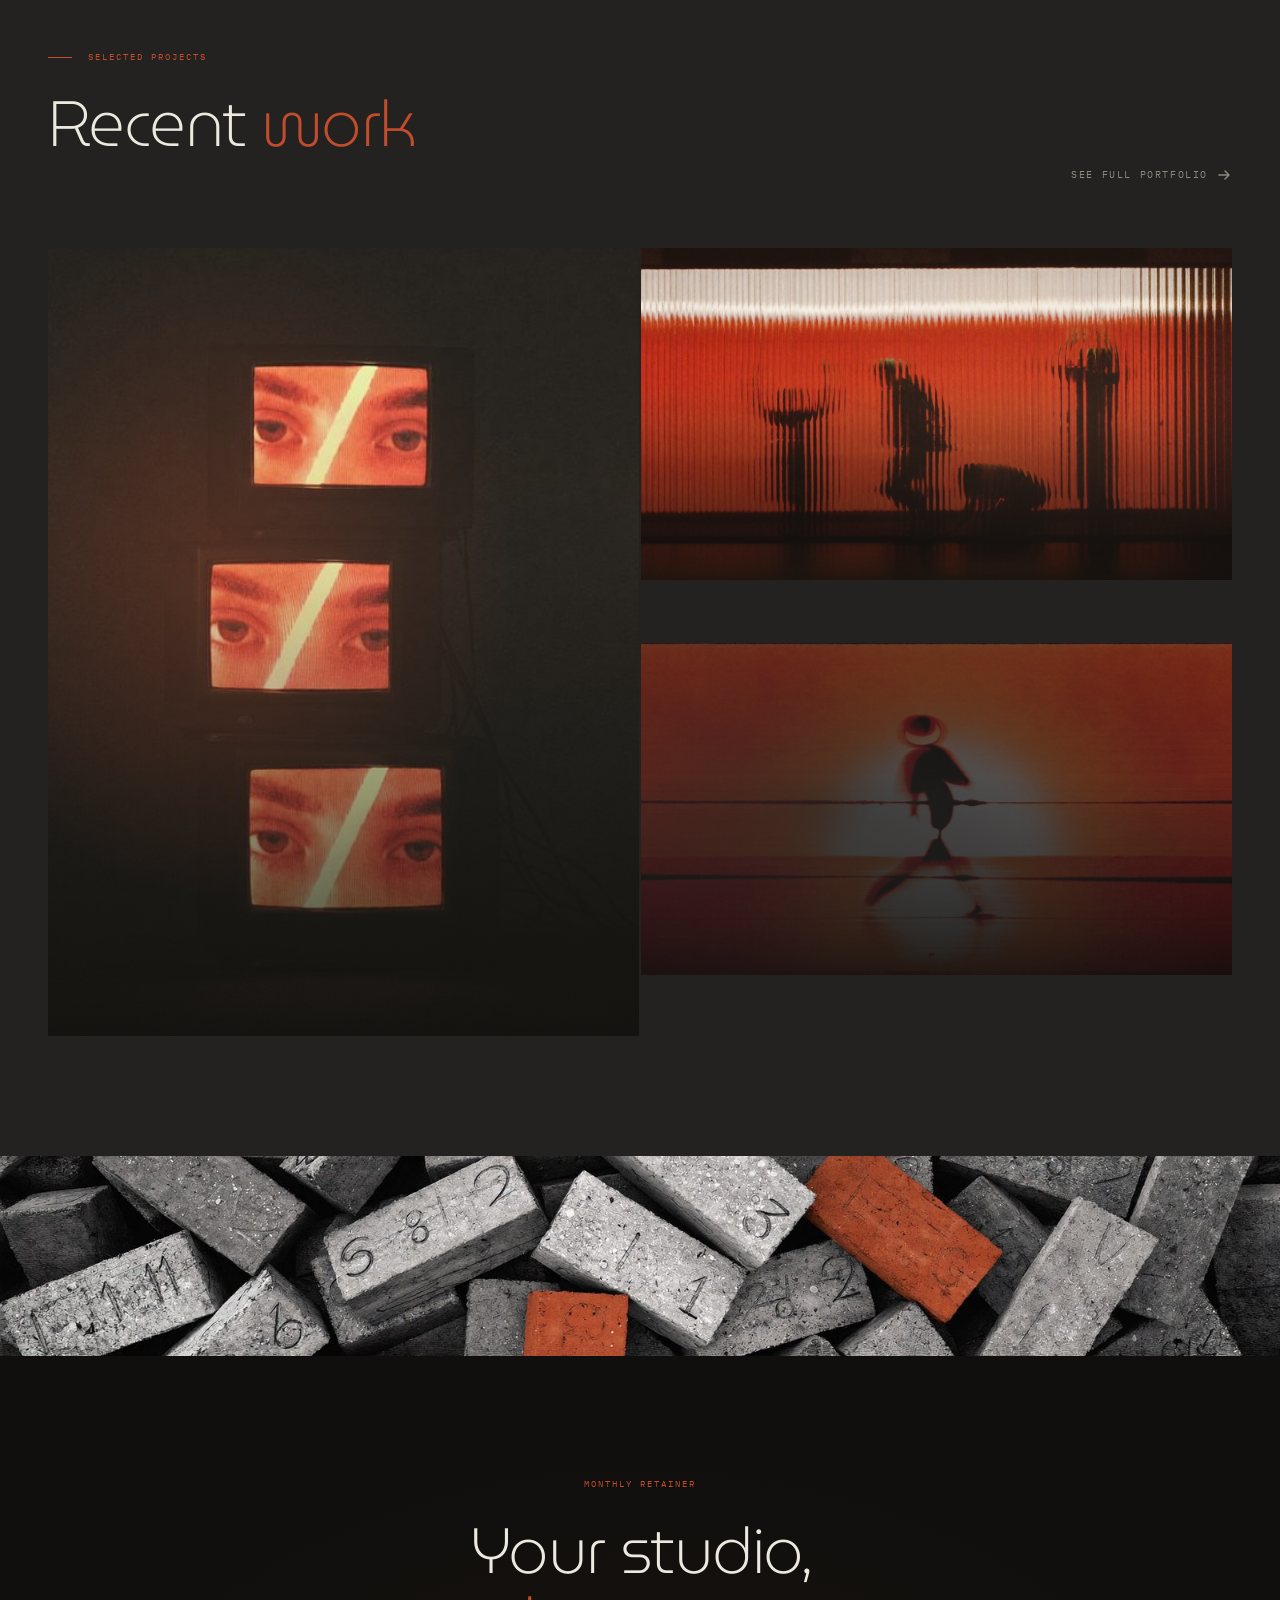
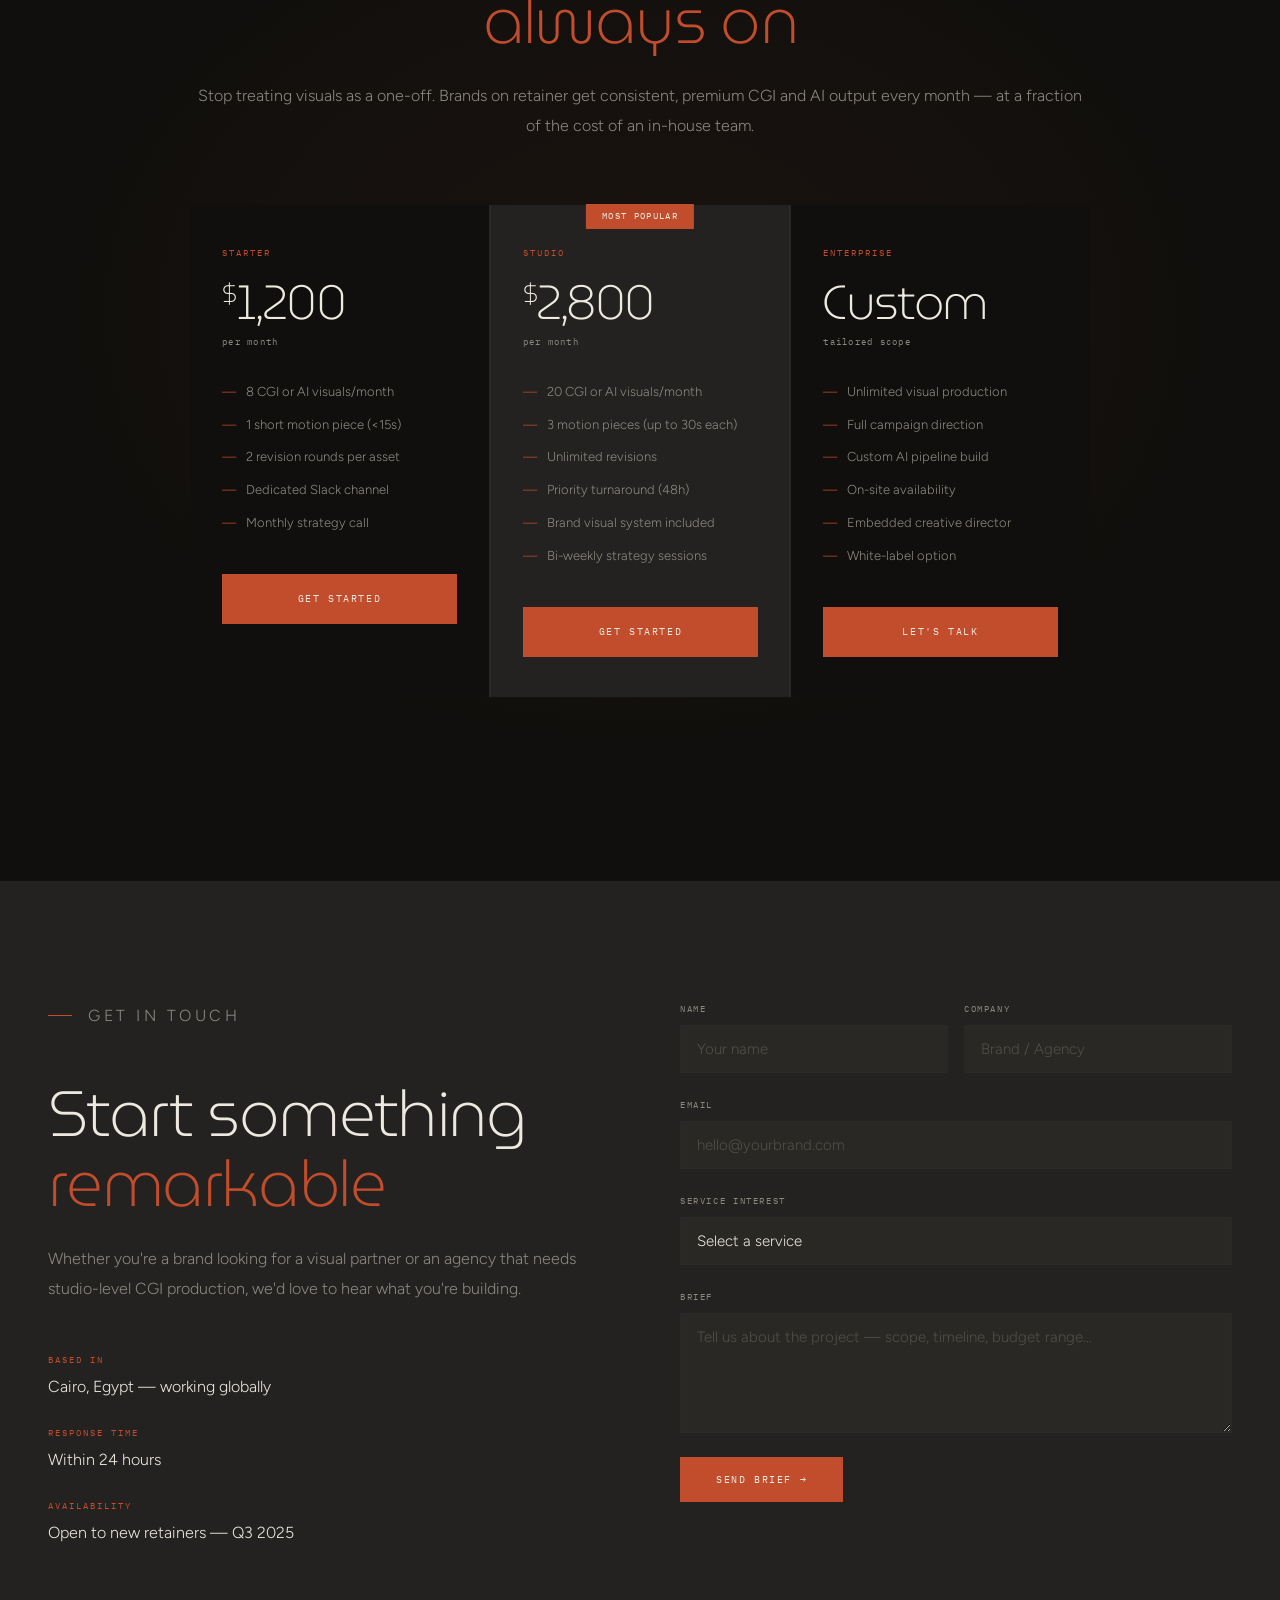
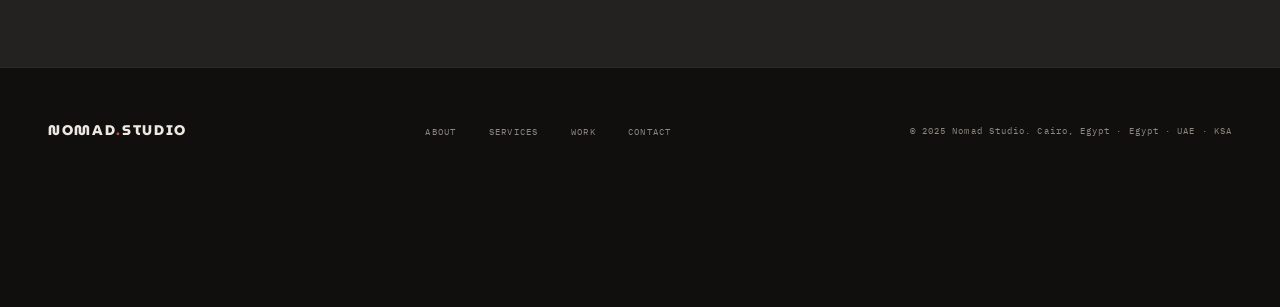
